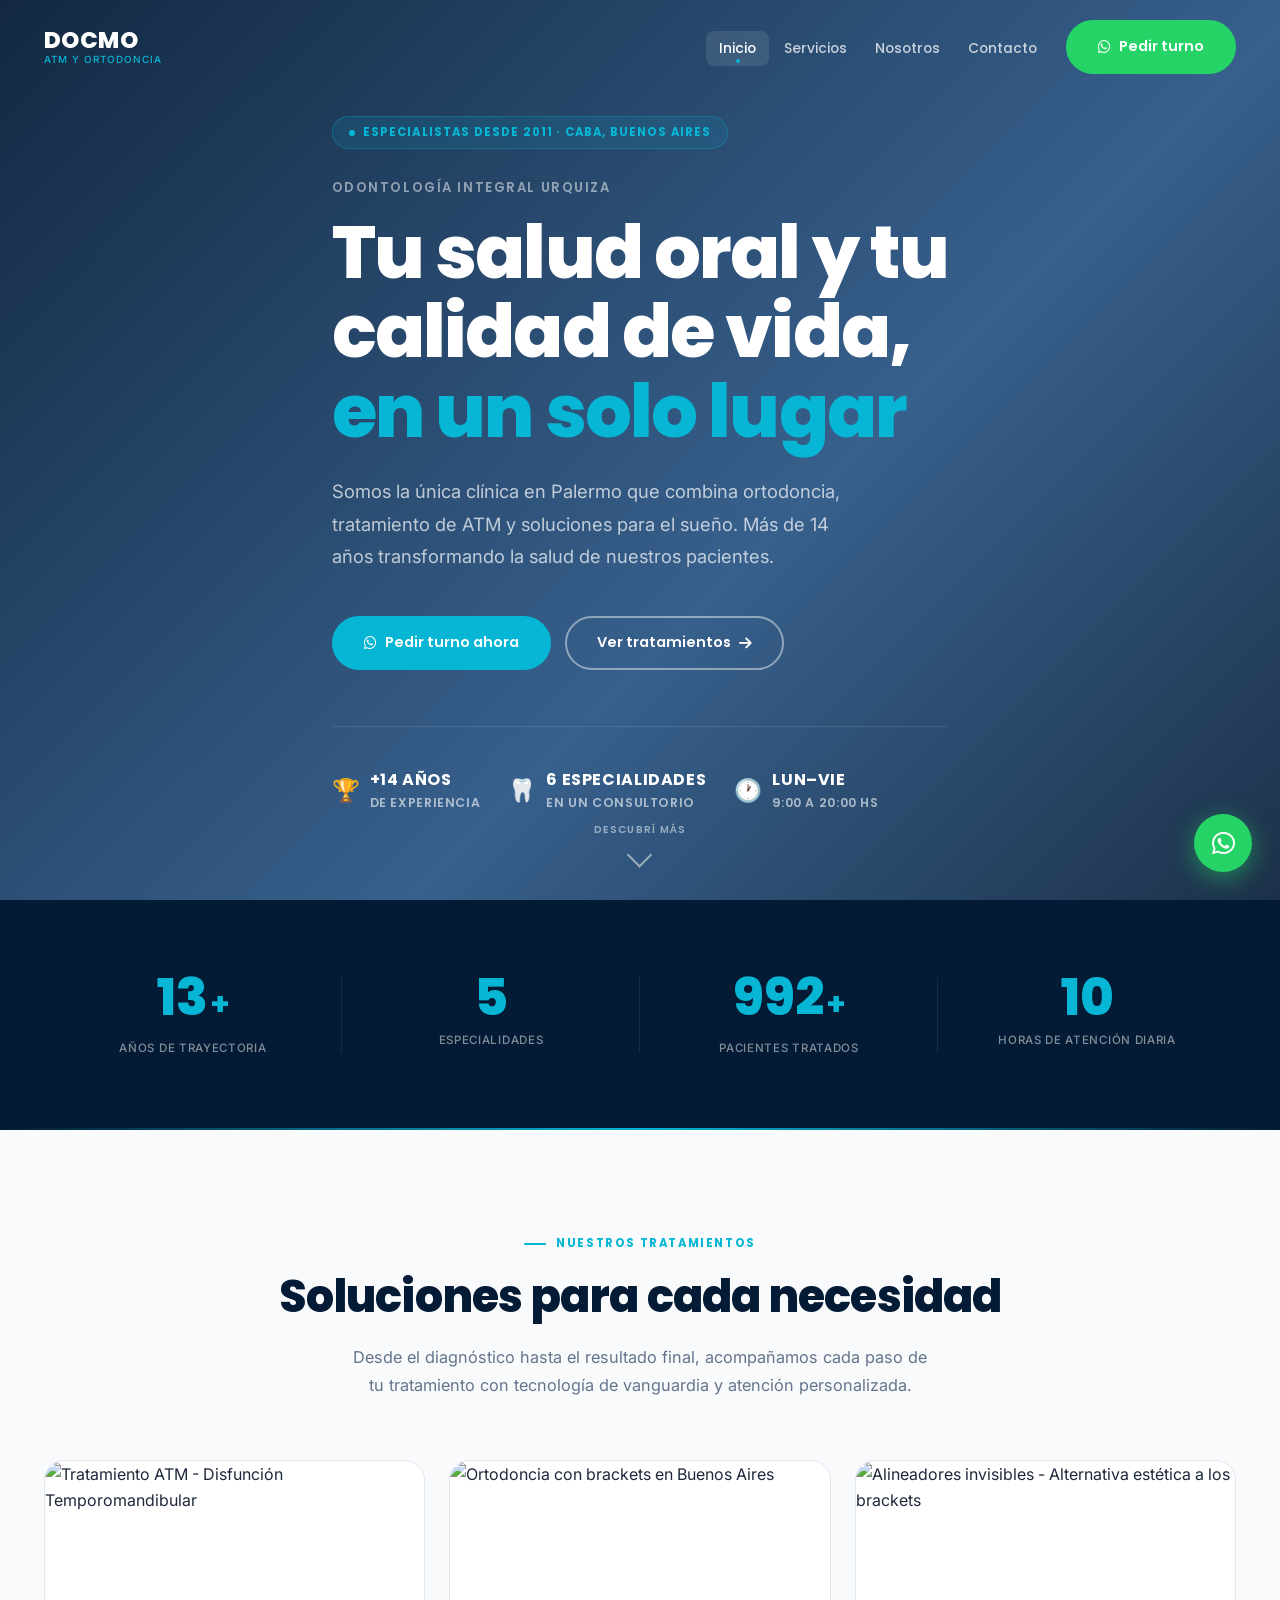
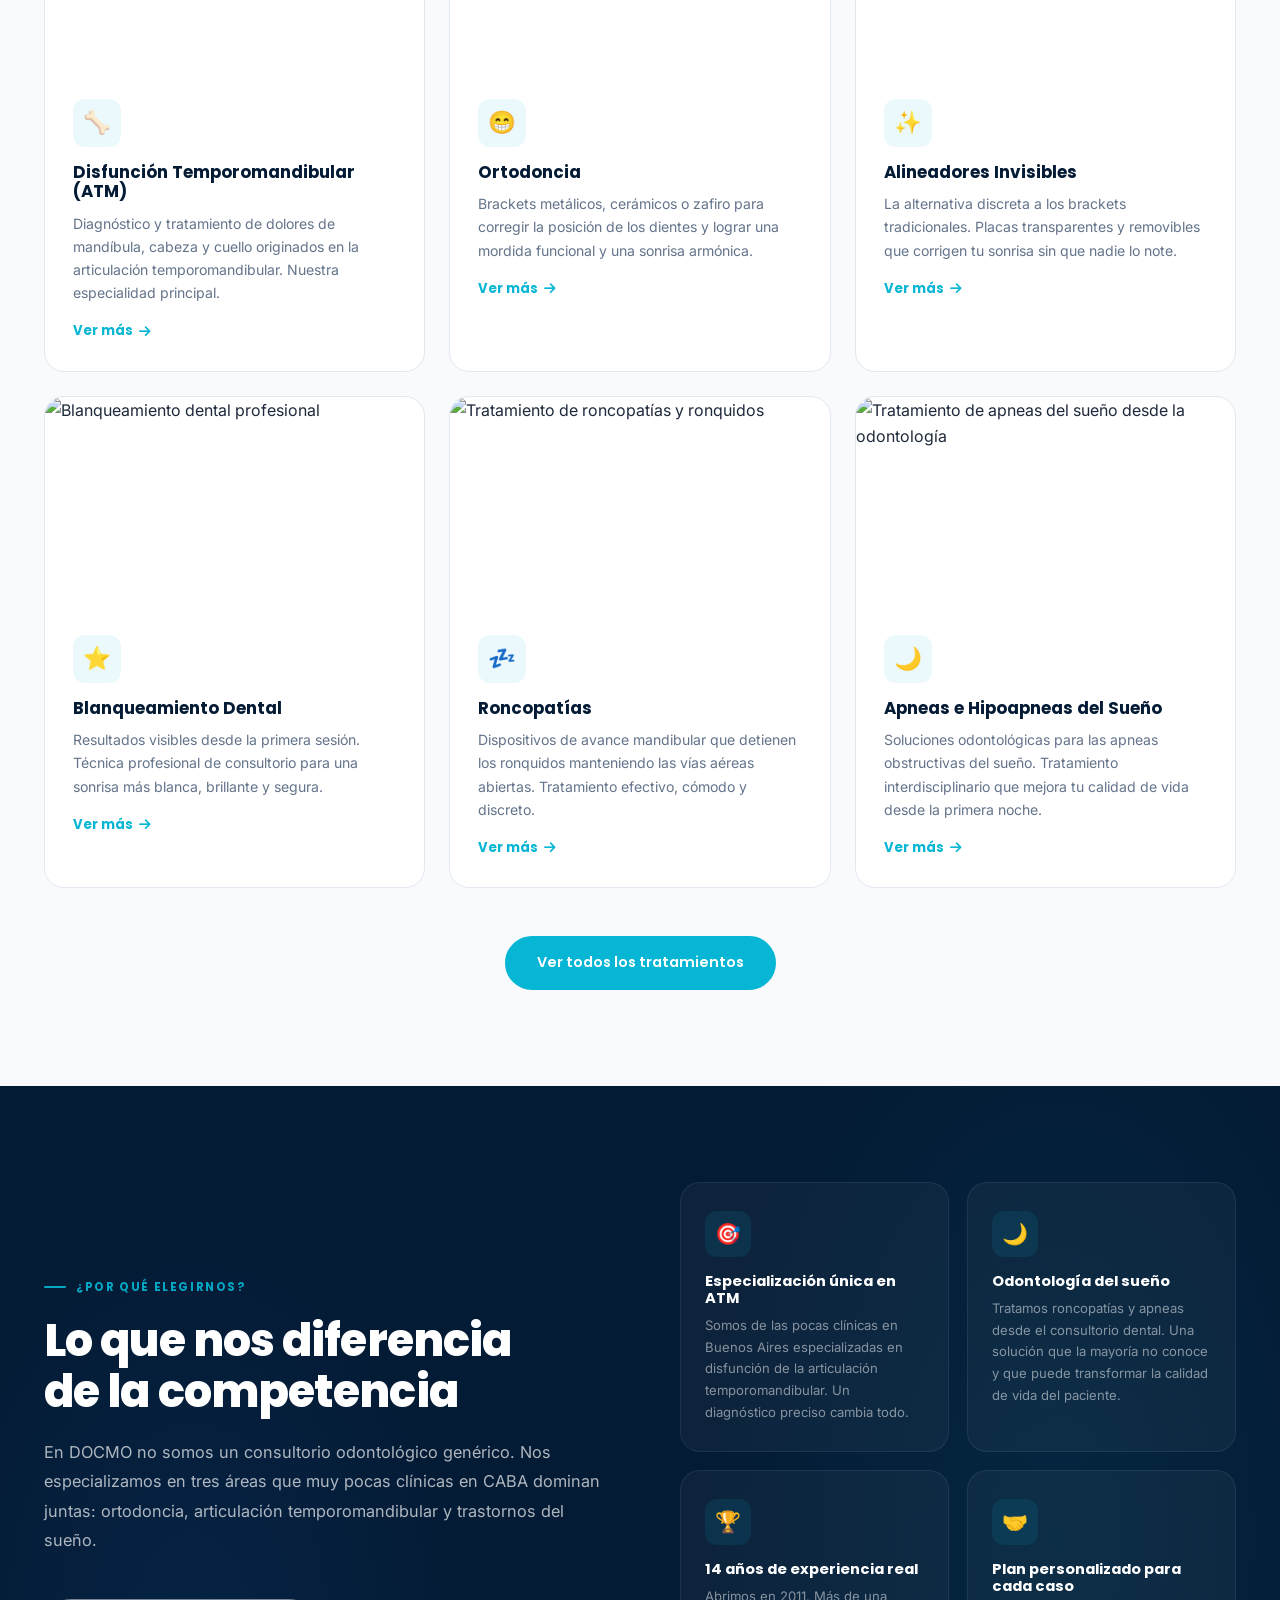
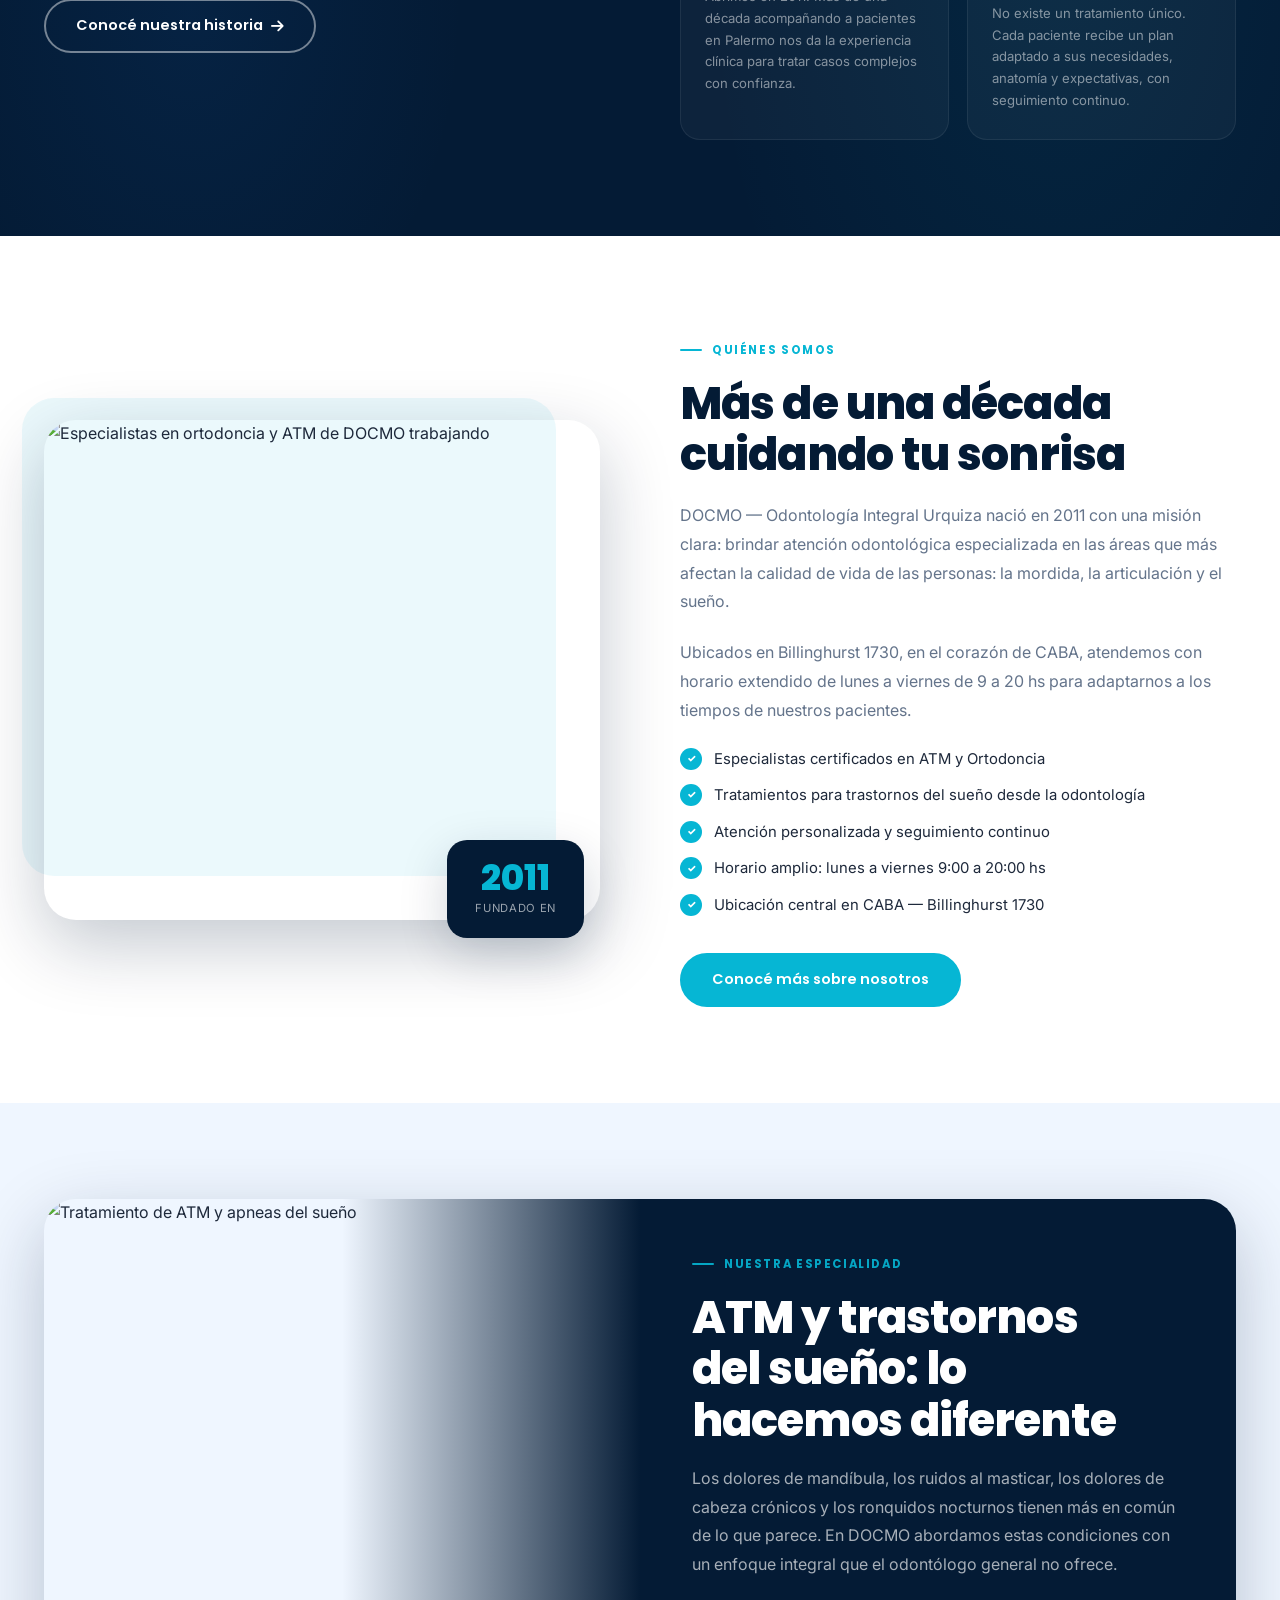
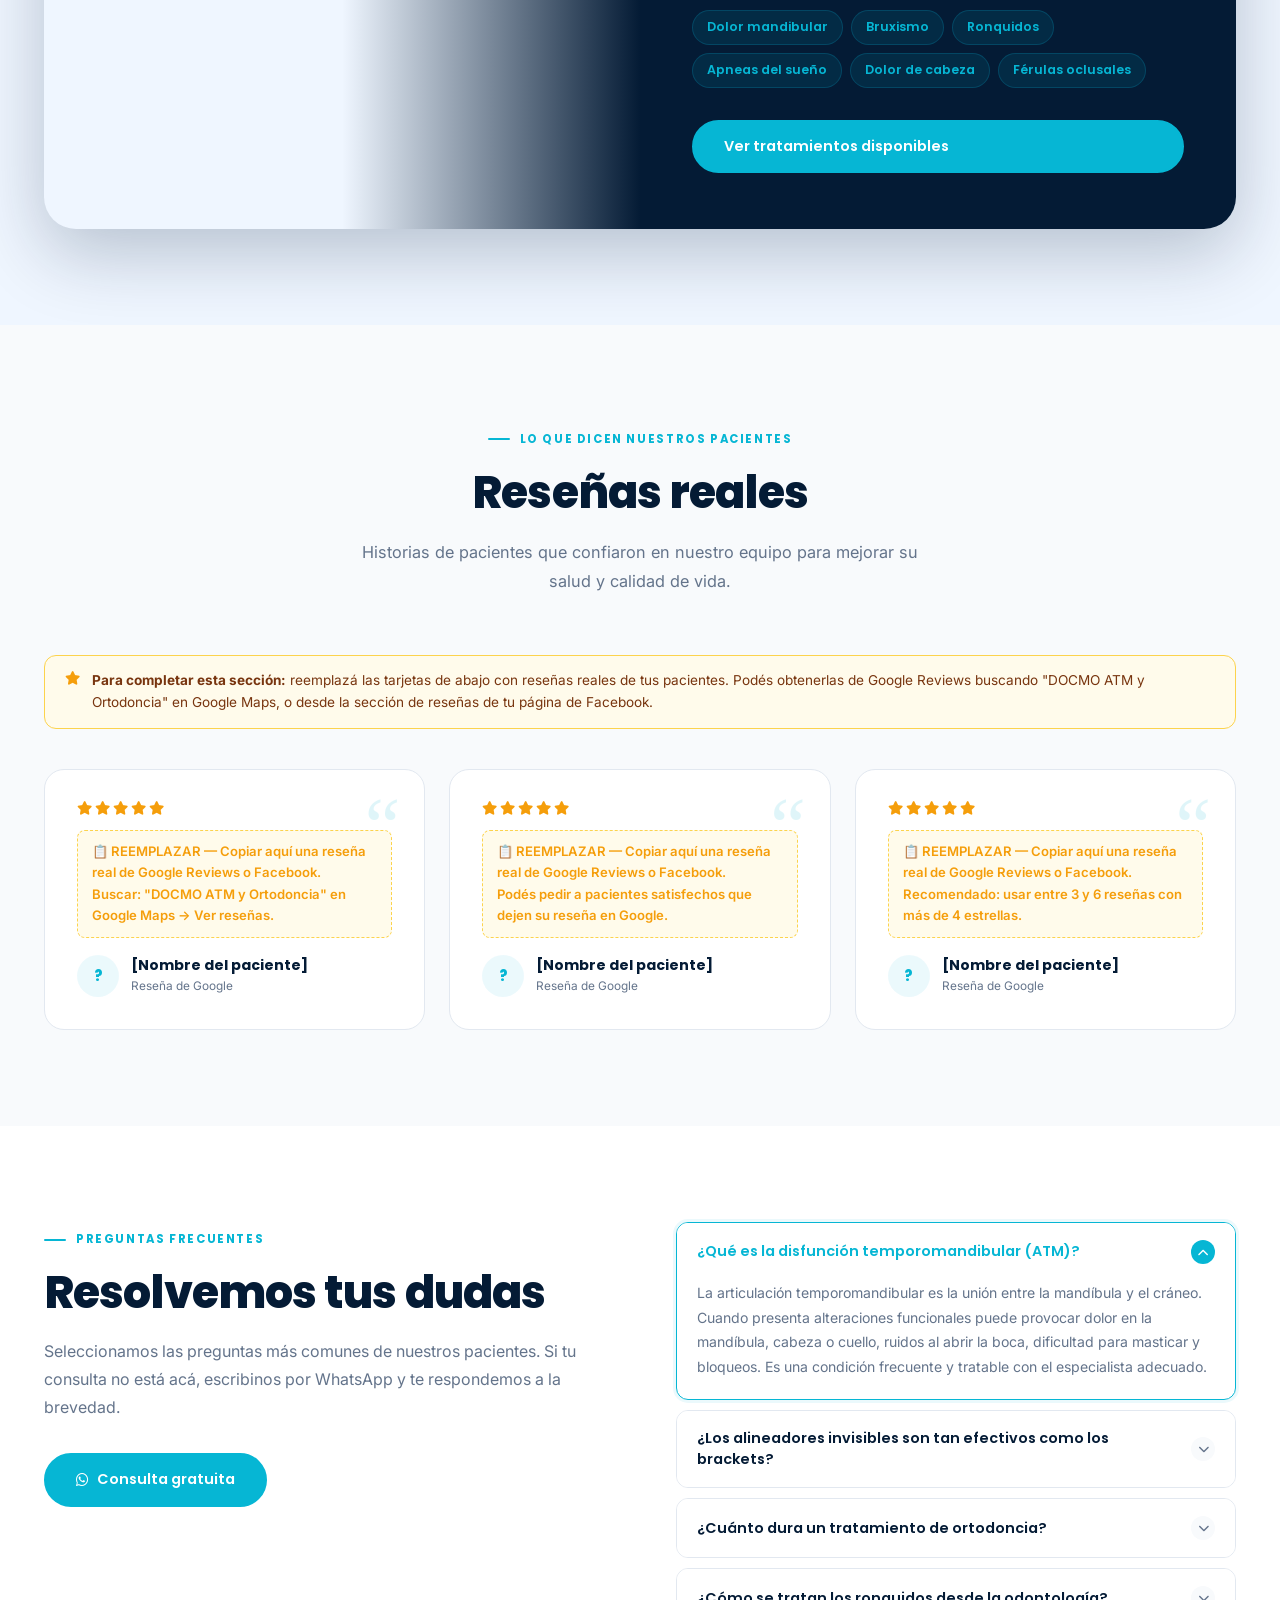
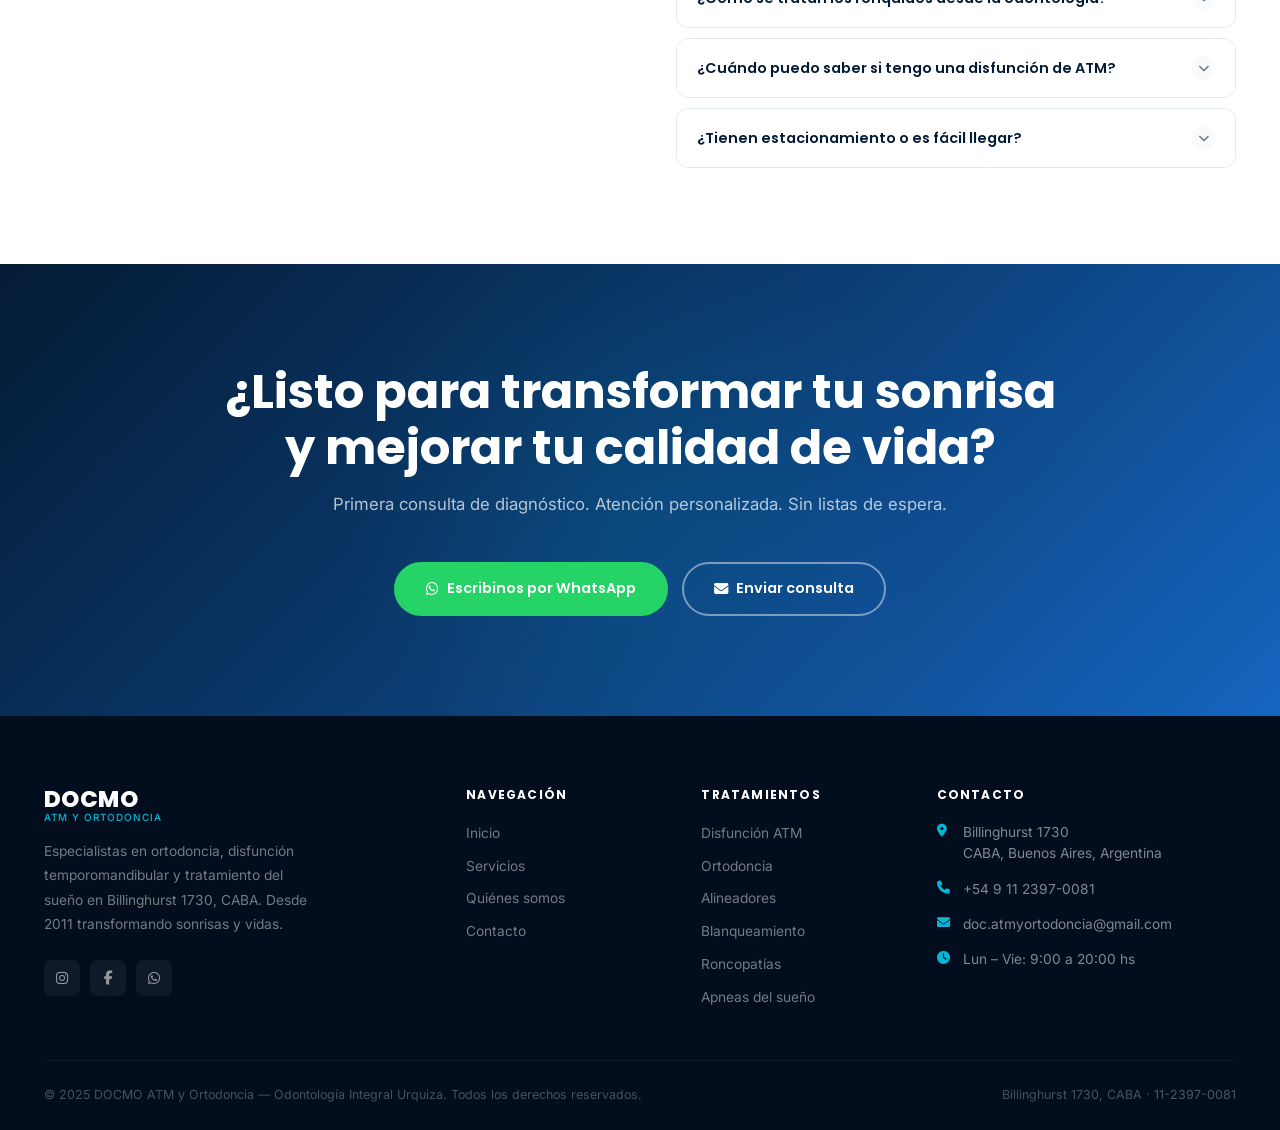
==== index.html @ 6c34b422 "Add files via upload Web maqueta" ====
<!DOCTYPE html>
<html lang="es-AR">
<head>
  <meta charset="UTF-8" />
  <meta name="viewport" content="width=device-width, initial-scale=1.0" />
  <meta name="robots" content="index, follow" />

  <!-- SEO Básico -->
  <title>DOCMO ATM y Ortodoncia | Especialistas en Ortodoncia, ATM y Sueño en CABA</title>
  <meta name="description" content="Clínica dental especializada en disfunción temporomandibular (ATM), ortodoncia, alineadores invisibles, blanqueamiento y tratamiento de roncopatías y apneas en Billinghurst 1730, CABA. Desde 2011. ☎ 11-2397-0081" />
  <meta name="keywords" content="ortodoncia CABA, ATM Buenos Aires, alineadores invisibles Buenos Aires, blanqueamiento dental, roncopatías tratamiento, apneas del sueño odontología, disfunción temporomandibular, Palermo odontología, ortodoncia Billinghurst" />
  <meta name="author" content="DOCMO ATM y Ortodoncia" />
  <link rel="canonical" href="https://docmo-atmyortodoncia.com/" />

  <!-- Open Graph -->
  <meta property="og:type"         content="website" />
  <meta property="og:site_name"    content="DOCMO ATM y Ortodoncia" />
  <meta property="og:url"          content="https://docmo-atmyortodoncia.com/" />
  <meta property="og:title"        content="DOCMO ATM y Ortodoncia | Especialistas en CABA desde 2011" />
  <meta property="og:description"  content="Ortodoncia, ATM y tratamiento del sueño en Billinghurst 1730, CABA. Más de 14 años cuidando tu salud bucal y calidad de vida." />
  <meta property="og:image"        content="[URL-DE-IMAGEN-DE-PORTADA-1200x630]" />
  <meta property="og:image:width"  content="1200" />
  <meta property="og:image:height" content="630" />
  <meta property="og:locale"       content="es_AR" />
  <!-- Twitter / X -->
  <meta name="twitter:card"        content="summary_large_image" />
  <meta name="twitter:title"       content="DOCMO ATM y Ortodoncia | Especialistas en CABA" />
  <meta name="twitter:description" content="Ortodoncia, ATM y tratamiento del sueño en Billinghurst 1730, CABA." />
  <meta name="twitter:image"       content="[URL-DE-IMAGEN-DE-PORTADA-1200x630]" />

  <!-- Google Search Console — reemplazar con tu código de verificación -->
  <!-- Obtener en: search.google.com/search-console → Agregar propiedad → Etiqueta HTML -->
  <meta name="google-site-verification" content="REEMPLAZAR-CON-TU-CODIGO-DE-VERIFICACION" />

  <!-- Performance: preconexiones -->
  <link rel="preconnect" href="https://fonts.googleapis.com" />
  <link rel="preconnect" href="https://fonts.gstatic.com" crossorigin />
  <link rel="preconnect" href="https://www.googletagmanager.com" />
  <link rel="dns-prefetch" href="https://connect.facebook.net" />
  <link rel="dns-prefetch" href="https://analytics.tiktok.com" />

  <!-- Google Tag Manager — reemplazar GTM-XXXXXXX con tu ID de contenedor -->
  <!-- Obtener en: tagmanager.google.com → Crear cuenta → Contenedor web -->
  <script>(function(w,d,s,l,i){w[l]=w[l]||[];w[l].push({'gtm.start':
  new Date().getTime(),event:'gtm.js'});var f=d.getElementsByTagName(s)[0],
  j=d.createElement(s),dl=l!='dataLayer'?'&l='+l:'';j.async=true;j.src=
  'https://www.googletagmanager.com/gtm.js?id='+i+dl;f.parentNode.insertBefore(j,f);
  })(window,document,'script','dataLayer','GTM-XXXXXXX');</script>

  <!-- Google Analytics 4 — reemplazar G-XXXXXXXXXX con tu ID de propiedad GA4 -->
  <!-- Obtener en: analytics.google.com → Nueva propiedad → Flujo de datos web -->
  <script async src="https://www.googletagmanager.com/gtag/js?id=G-XXXXXXXXXX"></script>
  <script>
    window.dataLayer = window.dataLayer || [];
    function gtag(){dataLayer.push(arguments);}
    gtag('js', new Date());
    gtag('config', 'G-XXXXXXXXXX');
  </script>

  <!-- Fonts -->
  <link href="https://fonts.googleapis.com/css2?family=Poppins:wght@400;500;600;700;800&family=Inter:wght@300;400;500;600&display=swap" rel="stylesheet" />
  <!-- Font Awesome -->
  <link rel="stylesheet" href="https://cdnjs.cloudflare.com/ajax/libs/font-awesome/6.5.0/css/all.min.css" />
  <!-- Styles -->
  <link rel="stylesheet" href="css/styles.css" />
</head>
<body>

<!-- Google Tag Manager (noscript) — poner justo después de <body> -->
<noscript><iframe src="https://www.googletagmanager.com/ns.html?id=GTM-XXXXXXX"
height="0" width="0" style="display:none;visibility:hidden"></iframe></noscript>

<!-- Meta Pixel — reemplazar TU-META-PIXEL-ID con el ID numérico de tu Pixel -->
<!-- Obtener en: business.facebook.com → Fuentes de datos → Pixel → Crear -->
<script>
!function(f,b,e,v,n,t,s){if(f.fbq)return;n=f.fbq=function(){
n.callMethod?n.callMethod.apply(n,arguments):n.queue.push(arguments)};
if(!f._fbq)f._fbq=n;n.push=n;n.loaded=!0;n.version='2.0';
n.queue=[];t=b.createElement(e);t.async=!0;
t.src=v;s=b.getElementsByTagName(e)[0];
s.parentNode.insertBefore(t,s)}(window,document,'script',
'https://connect.facebook.net/en_US/fbevents.js');
fbq('init','TU-META-PIXEL-ID');
fbq('track','PageView');
</script>
<noscript><img height="1" width="1" style="display:none"
src="https://www.facebook.com/tr?id=TU-META-PIXEL-ID&ev=PageView&noscript=1"/></noscript>

<!-- TikTok Pixel — reemplazar TU-TIKTOK-PIXEL-ID con el ID de tu pixel -->
<!-- Obtener en: ads.tiktok.com → Activos → Eventos → Crear pixel web -->
<script>
!function(w,d,t){w.TiktokAnalyticsObject=t;var ttq=w[t]=w[t]||[];ttq.methods=["page","track","identify",
"instances","debug","on","off","once","ready","alias","group","enableCookie","disableCookie",
"holdConsent","revokeConsent","grantConsent"],ttq.setAndDefer=function(t,e){t[e]=function(){
t.push([e].concat(Array.prototype.slice.call(arguments,0)))}};for(var i=0;i<ttq.methods.length;i++)
ttq.setAndDefer(ttq,ttq.methods[i]);ttq.instance=function(t){for(var e=ttq._i[t]||[],
n=0;n<ttq.methods.length;n++)ttq.setAndDefer(e,ttq.methods[n]);return e},ttq.load=function(e,n)
{var r="https://analytics.tiktok.com/i18n/pixel/events.js",o=n&&n.partner;ttq._i=ttq._i||{},
ttq._i[e]=[],ttq._i[e]._u=r,ttq._t=ttq._t||{},ttq._t[e]=+new Date,ttq._o=ttq._o||{},
ttq._o[e]=n||{};n=document.createElement("script");n.type="text/javascript",n.async=!0,
n.src=r+"?sdkid="+e+"&lib="+t;e=document.getElementsByTagName("script")[0];
e.parentNode.insertBefore(n,e)};ttq.load('TU-TIKTOK-PIXEL-ID');ttq.page();
}(window,document,'ttq');
</script>

<!-- LinkedIn Insight Tag — reemplazar TU-LINKEDIN-PARTNER-ID con tu Partner ID -->
<!-- Obtener en: linkedin.com/campaignmanager → Activos de cuenta → Insight Tag -->
<script type="text/javascript">
_linkedin_partner_id="TU-LINKEDIN-PARTNER-ID";
window._linkedin_data_partner_ids=window._linkedin_data_partner_ids||[];
window._linkedin_data_partner_ids.push(_linkedin_partner_id);
</script>
<script type="text/javascript">
(function(l){if(!l){window.lintrk=function(a,b){window.lintrk.q.push([a,b])};
window.lintrk.q=[]}
var s=document.getElementsByTagName("script")[0];
var b=document.createElement("script");
b.type="text/javascript";b.async=true;
b.src="https://snap.licdn.com/li.lms-analytics/insight.min.js";
s.parentNode.insertBefore(b,s);})(window.lintrk);
</script>
<noscript><img height="1" width="1" style="display:none;" alt=""
src="https://px.ads.linkedin.com/collect/?pid=TU-LINKEDIN-PARTNER-ID&fmt=gif"/></noscript>

<!-- ====================================================
     HEADER
     ==================================================== -->
<header class="header" id="header">
  <div class="container">
    <a href="index.html" class="logo">
      <span class="logo-main">DOCMO</span>
      <span class="logo-sub">ATM y Ortodoncia</span>
    </a>
    <nav class="nav" id="nav">
      <ul class="nav-links">
        <li><a href="index.html"     class="nav-link active">Inicio</a></li>
        <li><a href="servicios.html" class="nav-link">Servicios</a></li>
        <li><a href="nosotros.html"  class="nav-link">Nosotros</a></li>
        <li><a href="contacto.html"  class="nav-link">Contacto</a></li>
      </ul>
      <a href="https://wa.me/5491123970081" class="btn btn-wa nav-wa" target="_blank" rel="noopener">
        <i class="fab fa-whatsapp"></i> Pedir turno
      </a>
    </nav>
    <button class="hamburger" id="hamburger" aria-label="Menú">
      <span></span><span></span><span></span>
    </button>
  </div>
</header>

<!-- ====================================================
     HERO
     ==================================================== -->
<section class="hero" id="inicio">
  <div class="hero-bg"></div>
  <div class="hero-overlay"></div>
  <div class="container">
    <div class="hero-content">
      <div class="hero-badge">
        <span class="hero-badge-dot"></span>
        Especialistas desde 2011 · CABA, Buenos Aires
      </div>
      <p class="hero-eyebrow">Odontología Integral Urquiza</p>
      <h1 class="hero-title">
        Tu salud oral y tu<br>
        calidad de vida,<br>
        <span class="accent">en un solo lugar</span>
      </h1>
      <p class="hero-sub">
        Somos la única clínica en Palermo que combina ortodoncia, tratamiento de ATM y
        soluciones para el sueño. Más de 14 años transformando la salud de nuestros pacientes.
      </p>
      <div class="hero-ctas">
        <a href="https://wa.me/5491123970081" class="btn btn-cyan" target="_blank" rel="noopener">
          <i class="fab fa-whatsapp"></i> Pedir turno ahora
        </a>
        <a href="servicios.html" class="btn btn-ghost">
          Ver tratamientos <i class="fas fa-arrow-right"></i>
        </a>
      </div>
      <div class="hero-trust">
        <div class="hero-trust-item">
          <span class="hero-trust-icon">🏆</span>
          <div class="hero-trust-text"><strong>+14 años</strong>de experiencia</div>
        </div>
        <div class="hero-trust-item">
          <span class="hero-trust-icon">🦷</span>
          <div class="hero-trust-text"><strong>6 especialidades</strong>en un consultorio</div>
        </div>
        <div class="hero-trust-item">
          <span class="hero-trust-icon">🕐</span>
          <div class="hero-trust-text"><strong>Lun–Vie</strong>9:00 a 20:00 hs</div>
        </div>
      </div>
    </div>
  </div>
  <div class="hero-scroll">
    <span>Descubrí más</span>
    <div class="hero-scroll-arrow"></div>
  </div>
</section>

<!-- ====================================================
     STATS BAR
     ==================================================== -->
<section class="stats-bar">
  <div class="container">
    <div class="stats-grid">
      <div class="stat-item reveal">
        <div class="stat-row">
          <span class="stat-number" data-count="14">0</span>
          <span class="stat-plus">+</span>
        </div>
        <p class="stat-label">Años de trayectoria</p>
      </div>
      <div class="stat-item reveal d1">
        <div class="stat-row">
          <span class="stat-number" data-count="6">0</span>
        </div>
        <p class="stat-label">Especialidades</p>
      </div>
      <div class="stat-item reveal d2">
        <div class="stat-row">
          <span class="stat-number" data-count="1000">0</span>
          <span class="stat-plus">+</span>
        </div>
        <p class="stat-label">Pacientes tratados</p>
      </div>
      <div class="stat-item reveal d3">
        <div class="stat-row">
          <span class="stat-number" data-count="11">0</span>
        </div>
        <p class="stat-label">Horas de atención diaria</p>
      </div>
    </div>
  </div>
</section>

<!-- ====================================================
     SERVICIOS
     ==================================================== -->
<section class="services section" id="servicios">
  <div class="container">
    <div class="section-header">
      <span class="section-tag">Nuestros tratamientos</span>
      <h2 class="section-title">Soluciones para cada necesidad</h2>
      <p class="section-desc">
        Desde el diagnóstico hasta el resultado final, acompañamos cada paso de tu tratamiento
        con tecnología de vanguardia y atención personalizada.
      </p>
    </div>
    <div class="services-grid">

      <div class="service-card reveal">
        <div class="service-card-img-wrap">
          <img src="https://images.unsplash.com/photo-1559757148-5c350d0d3c56?auto=format&fit=crop&w=600&q=80"
               alt="Tratamiento ATM - Disfunción Temporomandibular" class="service-card-img" loading="lazy"/>
        </div>
        <div class="service-card-body">
          <div class="service-icon">🦴</div>
          <h3>Disfunción Temporomandibular (ATM)</h3>
          <p>Diagnóstico y tratamiento de dolores de mandíbula, cabeza y cuello originados en la articulación temporomandibular. Nuestra especialidad principal.</p>
          <a href="servicios.html#atm" class="service-card-link">Ver más <i class="fas fa-arrow-right"></i></a>
        </div>
      </div>

      <div class="service-card reveal d1">
        <div class="service-card-img-wrap">
          <img src="https://images.unsplash.com/photo-1606265752439-1f18756aa5fc?auto=format&fit=crop&w=600&q=80"
               alt="Ortodoncia con brackets en Buenos Aires" class="service-card-img" loading="lazy"/>
        </div>
        <div class="service-card-body">
          <div class="service-icon">😁</div>
          <h3>Ortodoncia</h3>
          <p>Brackets metálicos, cerámicos o zafiro para corregir la posición de los dientes y lograr una mordida funcional y una sonrisa armónica.</p>
          <a href="servicios.html#ortodoncia" class="service-card-link">Ver más <i class="fas fa-arrow-right"></i></a>
        </div>
      </div>

      <div class="service-card reveal d2">
        <div class="service-card-img-wrap">
          <img src="https://images.unsplash.com/photo-1598447068792-8d52e78e23aa?auto=format&fit=crop&w=600&q=80"
               alt="Alineadores invisibles - Alternativa estética a los brackets" class="service-card-img" loading="lazy"/>
        </div>
        <div class="service-card-body">
          <div class="service-icon">✨</div>
          <h3>Alineadores Invisibles</h3>
          <p>La alternativa discreta a los brackets tradicionales. Placas transparentes y removibles que corrigen tu sonrisa sin que nadie lo note.</p>
          <a href="servicios.html#alineadores" class="service-card-link">Ver más <i class="fas fa-arrow-right"></i></a>
        </div>
      </div>

      <div class="service-card reveal">
        <div class="service-card-img-wrap">
          <img src="https://images.unsplash.com/photo-1606811841689-23dfddce3e95?auto=format&fit=crop&w=600&q=80"
               alt="Blanqueamiento dental profesional" class="service-card-img" loading="lazy"/>
        </div>
        <div class="service-card-body">
          <div class="service-icon">⭐</div>
          <h3>Blanqueamiento Dental</h3>
          <p>Resultados visibles desde la primera sesión. Técnica profesional de consultorio para una sonrisa más blanca, brillante y segura.</p>
          <a href="servicios.html#blanqueamiento" class="service-card-link">Ver más <i class="fas fa-arrow-right"></i></a>
        </div>
      </div>

      <div class="service-card reveal d1">
        <div class="service-card-img-wrap">
          <img src="https://images.unsplash.com/photo-1541781774459-bb2af2f05b55?auto=format&fit=crop&w=600&q=80"
               alt="Tratamiento de roncopatías y ronquidos" class="service-card-img" loading="lazy"/>
        </div>
        <div class="service-card-body">
          <div class="service-icon">💤</div>
          <h3>Roncopatías</h3>
          <p>Dispositivos de avance mandibular que detienen los ronquidos manteniendo las vías aéreas abiertas. Tratamiento efectivo, cómodo y discreto.</p>
          <a href="servicios.html#roncopatias" class="service-card-link">Ver más <i class="fas fa-arrow-right"></i></a>
        </div>
      </div>

      <div class="service-card reveal d2">
        <div class="service-card-img-wrap">
          <img src="https://images.unsplash.com/photo-1576091160550-2173dba999ef?auto=format&fit=crop&w=600&q=80"
               alt="Tratamiento de apneas del sueño desde la odontología" class="service-card-img" loading="lazy"/>
        </div>
        <div class="service-card-body">
          <div class="service-icon">🌙</div>
          <h3>Apneas e Hipoapneas del Sueño</h3>
          <p>Soluciones odontológicas para las apneas obstructivas del sueño. Tratamiento interdisciplinario que mejora tu calidad de vida desde la primera noche.</p>
          <a href="servicios.html#apneas" class="service-card-link">Ver más <i class="fas fa-arrow-right"></i></a>
        </div>
      </div>

    </div>
    <div class="services-cta">
      <a href="servicios.html" class="btn btn-cyan">Ver todos los tratamientos</a>
    </div>
  </div>
</section>

<!-- ====================================================
     POR QUÉ ELEGIRNOS
     ==================================================== -->
<section class="why-us section">
  <div class="container">
    <div class="why-us-grid">
      <div class="why-us-lead reveal">
        <span class="section-tag on-dark">¿Por qué elegirnos?</span>
        <h2 class="section-title on-dark">Lo que nos diferencia<br>de la competencia</h2>
        <p class="section-desc on-dark">
          En DOCMO no somos un consultorio odontológico genérico. Nos especializamos
          en tres áreas que muy pocas clínicas en CABA dominan juntas: ortodoncia,
          articulación temporomandibular y trastornos del sueño.
        </p>
        <a href="nosotros.html" class="btn btn-ghost" style="margin-top:8px">
          Conocé nuestra historia <i class="fas fa-arrow-right"></i>
        </a>
      </div>
      <div class="why-us-features">
        <div class="feature-card reveal d1">
          <div class="feature-icon">🎯</div>
          <h3>Especialización única en ATM</h3>
          <p>Somos de las pocas clínicas en Buenos Aires especializadas en disfunción de la articulación temporomandibular. Un diagnóstico preciso cambia todo.</p>
        </div>
        <div class="feature-card reveal d2">
          <div class="feature-icon">🌙</div>
          <h3>Odontología del sueño</h3>
          <p>Tratamos roncopatías y apneas desde el consultorio dental. Una solución que la mayoría no conoce y que puede transformar la calidad de vida del paciente.</p>
        </div>
        <div class="feature-card reveal d3">
          <div class="feature-icon">🏆</div>
          <h3>14 años de experiencia real</h3>
          <p>Abrimos en 2011. Más de una década acompañando a pacientes en Palermo nos da la experiencia clínica para tratar casos complejos con confianza.</p>
        </div>
        <div class="feature-card reveal d4">
          <div class="feature-icon">🤝</div>
          <h3>Plan personalizado para cada caso</h3>
          <p>No existe un tratamiento único. Cada paciente recibe un plan adaptado a sus necesidades, anatomía y expectativas, con seguimiento continuo.</p>
        </div>
      </div>
    </div>
  </div>
</section>

<!-- ====================================================
     SOBRE NOSOTROS (preview)
     ==================================================== -->
<section class="about section" id="nosotros-preview">
  <div class="container">
    <div class="about-grid">
      <div class="about-img-wrap reveal">
        <img src="https://images.unsplash.com/photo-1622253692010-333f2da6031d?auto=format&fit=crop&w=900&q=80"
             alt="Especialistas en ortodoncia y ATM de DOCMO trabajando" loading="lazy" />
        <div class="about-badge">
          <div class="about-badge-num">2011</div>
          <div class="about-badge-lbl">Fundado en</div>
        </div>
      </div>
      <div class="about-text reveal d2">
        <span class="section-tag">Quiénes somos</span>
        <h2 class="section-title">Más de una década<br>cuidando tu sonrisa</h2>
        <p>
          DOCMO — Odontología Integral Urquiza nació en 2011 con una misión clara:
          brindar atención odontológica especializada en las áreas que más afectan
          la calidad de vida de las personas: la mordida, la articulación y el sueño.
        </p>
        <p>
          Ubicados en Billinghurst 1730, en el corazón de CABA, atendemos con
          horario extendido de lunes a viernes de 9 a 20 hs para adaptarnos a
          los tiempos de nuestros pacientes.
        </p>
        <ul class="about-list">
          <li><span class="check">✓</span> Especialistas certificados en ATM y Ortodoncia</li>
          <li><span class="check">✓</span> Tratamientos para trastornos del sueño desde la odontología</li>
          <li><span class="check">✓</span> Atención personalizada y seguimiento continuo</li>
          <li><span class="check">✓</span> Horario amplio: lunes a viernes 9:00 a 20:00 hs</li>
          <li><span class="check">✓</span> Ubicación central en CABA — Billinghurst 1730</li>
        </ul>
        <a href="nosotros.html" class="btn btn-cyan">Conocé más sobre nosotros</a>
      </div>
    </div>
  </div>
</section>

<!-- ====================================================
     ESPECIALIDAD DESTACADA — ATM Y SUEÑO
     ==================================================== -->
<section class="specialty">
  <div class="container">
    <div class="specialty-box reveal">
      <div class="specialty-image">
        <img src="https://images.unsplash.com/photo-1559757148-5c350d0d3c56?auto=format&fit=crop&w=900&q=80"
             alt="Tratamiento de ATM y apneas del sueño" loading="lazy" />
      </div>
      <div class="specialty-content">
        <span class="section-tag on-dark">Nuestra especialidad</span>
        <h2 class="section-title on-dark">ATM y trastornos<br>del sueño: lo hacemos diferente</h2>
        <p>
          Los dolores de mandíbula, los ruidos al masticar, los dolores de cabeza crónicos
          y los ronquidos nocturnos tienen más en común de lo que parece. En DOCMO abordamos
          estas condiciones con un enfoque integral que el odontólogo general no ofrece.
        </p>
        <div class="specialty-tags">
          <span class="specialty-tag">Dolor mandibular</span>
          <span class="specialty-tag">Bruxismo</span>
          <span class="specialty-tag">Ronquidos</span>
          <span class="specialty-tag">Apneas del sueño</span>
          <span class="specialty-tag">Dolor de cabeza</span>
          <span class="specialty-tag">Férulas oclusales</span>
        </div>
        <a href="servicios.html" class="btn btn-cyan">Ver tratamientos disponibles</a>
      </div>
    </div>
  </div>
</section>

<!-- ====================================================
     TESTIMONIOS
     ==================================================== -->
<section class="testimonials section">
  <div class="container">
    <div class="section-header">
      <span class="section-tag">Lo que dicen nuestros pacientes</span>
      <h2 class="section-title">Reseñas reales</h2>
      <p class="section-desc">Historias de pacientes que confiaron en nuestro equipo para mejorar su salud y calidad de vida.</p>
    </div>

    <!-- NOTA: No se encontraron reseñas accesibles en plataformas públicas durante la generación.
         Reemplazar estas tarjetas con reseñas reales obtenidas de:
         ⭐ Google Reviews: search.google.com → buscar "DOCMO ATM y Ortodoncia"
         ⭐ Facebook Reviews: página de Facebook del consultorio
         Sugerencia: copiar las mejores 3-6 reseñas con nombre y estrellitas reales. -->
    <div class="testimonials-alert">
      <i class="fas fa-star" style="color:#F59E0B;margin-top:2px;flex-shrink:0"></i>
      <span>
        <strong>Para completar esta sección:</strong> reemplazá las tarjetas de abajo con reseñas reales
        de tus pacientes. Podés obtenerlas de Google Reviews buscando "DOCMO ATM y Ortodoncia" en Google Maps,
        o desde la sección de reseñas de tu página de Facebook.
      </span>
    </div>

    <div class="testimonials-grid">

      <div class="tcard reveal">
        <div class="tcard-stars">
          <i class="fas fa-star"></i><i class="fas fa-star"></i><i class="fas fa-star"></i>
          <i class="fas fa-star"></i><i class="fas fa-star"></i>
        </div>
        <div class="tcard-placeholder">
          📋 REEMPLAZAR — Copiar aquí una reseña real de Google Reviews o Facebook.<br>
          Buscar: "DOCMO ATM y Ortodoncia" en Google Maps → Ver reseñas.
        </div>
        <div class="tcard-author" style="margin-top:16px">
          <div class="tcard-avatar">?</div>
          <div>
            <div class="tcard-name">[Nombre del paciente]</div>
            <div class="tcard-via">Reseña de Google</div>
          </div>
        </div>
      </div>

      <div class="tcard reveal d1">
        <div class="tcard-stars">
          <i class="fas fa-star"></i><i class="fas fa-star"></i><i class="fas fa-star"></i>
          <i class="fas fa-star"></i><i class="fas fa-star"></i>
        </div>
        <div class="tcard-placeholder">
          📋 REEMPLAZAR — Copiar aquí una reseña real de Google Reviews o Facebook.<br>
          Podés pedir a pacientes satisfechos que dejen su reseña en Google.
        </div>
        <div class="tcard-author" style="margin-top:16px">
          <div class="tcard-avatar">?</div>
          <div>
            <div class="tcard-name">[Nombre del paciente]</div>
            <div class="tcard-via">Reseña de Google</div>
          </div>
        </div>
      </div>

      <div class="tcard reveal d2">
        <div class="tcard-stars">
          <i class="fas fa-star"></i><i class="fas fa-star"></i><i class="fas fa-star"></i>
          <i class="fas fa-star"></i><i class="fas fa-star"></i>
        </div>
        <div class="tcard-placeholder">
          📋 REEMPLAZAR — Copiar aquí una reseña real de Google Reviews o Facebook.<br>
          Recomendado: usar entre 3 y 6 reseñas con más de 4 estrellas.
        </div>
        <div class="tcard-author" style="margin-top:16px">
          <div class="tcard-avatar">?</div>
          <div>
            <div class="tcard-name">[Nombre del paciente]</div>
            <div class="tcard-via">Reseña de Google</div>
          </div>
        </div>
      </div>

    </div>
  </div>
</section>

<!-- ====================================================
     FAQ
     ==================================================== -->
<section class="faq section">
  <div class="container">
    <div class="faq-grid">
      <div class="faq-intro reveal">
        <span class="section-tag">Preguntas frecuentes</span>
        <h2 class="section-title">Resolvemos tus dudas</h2>
        <p>
          Seleccionamos las preguntas más comunes de nuestros pacientes.
          Si tu consulta no está acá, escribinos por WhatsApp y te respondemos
          a la brevedad.
        </p>
        <a href="https://wa.me/5491123970081" class="btn btn-cyan" target="_blank" rel="noopener">
          <i class="fab fa-whatsapp"></i> Consulta gratuita
        </a>
      </div>
      <div class="faq-list reveal d2">

        <div class="faq-item open">
          <button class="faq-q">
            ¿Qué es la disfunción temporomandibular (ATM)?
            <span class="faq-icon"><i class="fas fa-chevron-down"></i></span>
          </button>
          <div class="faq-a">
            <p>La articulación temporomandibular es la unión entre la mandíbula y el cráneo. Cuando presenta alteraciones funcionales puede provocar dolor en la mandíbula, cabeza o cuello, ruidos al abrir la boca, dificultad para masticar y bloqueos. Es una condición frecuente y tratable con el especialista adecuado.</p>
          </div>
        </div>

        <div class="faq-item">
          <button class="faq-q">
            ¿Los alineadores invisibles son tan efectivos como los brackets?
            <span class="faq-icon"><i class="fas fa-chevron-down"></i></span>
          </button>
          <div class="faq-a">
            <p>Para la mayoría de los casos, sí. Los alineadores modernos pueden tratar desde correcciones leves hasta casos moderados-severos, con la ventaja adicional de ser casi invisibles y removibles. Durante la primera consulta evaluamos tu caso y determinamos cuál es la mejor opción para vos.</p>
          </div>
        </div>

        <div class="faq-item">
          <button class="faq-q">
            ¿Cuánto dura un tratamiento de ortodoncia?
            <span class="faq-icon"><i class="fas fa-chevron-down"></i></span>
          </button>
          <div class="faq-a">
            <p>Depende de cada caso. En promedio, los tratamientos de ortodoncia duran entre 12 y 24 meses. En la primera consulta realizamos una evaluación completa y te damos una estimación personalizada del tiempo para tu situación específica.</p>
          </div>
        </div>

        <div class="faq-item">
          <button class="faq-q">
            ¿Cómo se tratan los ronquidos desde la odontología?
            <span class="faq-icon"><i class="fas fa-chevron-down"></i></span>
          </button>
          <div class="faq-a">
            <p>Mediante dispositivos de avance mandibular (férulas) que reposicionan suavemente la mandíbula durante el sueño, manteniendo las vías aéreas abiertas y eliminando o reduciendo significativamente los ronquidos. Es un tratamiento cómodo, discreto y con alta tasa de éxito.</p>
          </div>
        </div>

        <div class="faq-item">
          <button class="faq-q">
            ¿Cuándo puedo saber si tengo una disfunción de ATM?
            <span class="faq-icon"><i class="fas fa-chevron-down"></i></span>
          </button>
          <div class="faq-a">
            <p>Los síntomas más comunes son: dolor o clic en la mandíbula al abrir/cerrar la boca, dolores de cabeza frecuentes (especialmente por las mañanas), dolor de cuello o en los oídos, y dificultad para abrir la boca completamente. Si tenés alguno de estos síntomas, una consulta de diagnóstico puede darte claridad.</p>
          </div>
        </div>

        <div class="faq-item">
          <button class="faq-q">
            ¿Tienen estacionamiento o es fácil llegar?
            <span class="faq-icon"><i class="fas fa-chevron-down"></i></span>
          </button>
          <div class="faq-a">
            <p>Estamos en Billinghurst 1730, CABA, zona de Palermo. Hay transporte público cercano y estacionamiento en los alrededores. Podés consultarnos por WhatsApp si necesitás indicaciones específicas desde tu punto de partida.</p>
          </div>
        </div>

      </div>
    </div>
  </div>
</section>

<!-- ====================================================
     CTA BANNER
     ==================================================== -->
<section class="cta-banner">
  <div class="container">
    <h2 class="reveal">¿Listo para transformar tu sonrisa<br>y mejorar tu calidad de vida?</h2>
    <p class="reveal d1">Primera consulta de diagnóstico. Atención personalizada. Sin listas de espera.</p>
    <div class="cta-btns reveal d2">
      <a href="https://wa.me/5491123970081" class="btn btn-wa" target="_blank" rel="noopener">
        <i class="fab fa-whatsapp"></i> Escribinos por WhatsApp
      </a>
      <a href="contacto.html" class="btn btn-ghost">
        <i class="fas fa-envelope"></i> Enviar consulta
      </a>
    </div>
  </div>
</section>

<!-- ====================================================
     FOOTER
     ==================================================== -->
<footer class="footer">
  <div class="container">
    <div class="footer-grid">
      <div class="footer-brand">
        <a href="index.html" class="logo">
          <span class="logo-main">DOCMO</span>
          <span class="logo-sub">ATM y Ortodoncia</span>
        </a>
        <p>Especialistas en ortodoncia, disfunción temporomandibular y tratamiento del sueño en Billinghurst 1730, CABA. Desde 2011 transformando sonrisas y vidas.</p>
        <div class="social-row">
          <a href="#" class="social-btn" aria-label="Instagram" target="_blank" rel="noopener"><i class="fab fa-instagram"></i></a>
          <a href="#" class="social-btn" aria-label="Facebook"  target="_blank" rel="noopener"><i class="fab fa-facebook-f"></i></a>
          <a href="https://wa.me/5491123970081" class="social-btn" aria-label="WhatsApp" target="_blank" rel="noopener"><i class="fab fa-whatsapp"></i></a>
        </div>
      </div>
      <div class="footer-col">
        <h4>Navegación</h4>
        <nav class="footer-nav">
          <a href="index.html">Inicio</a>
          <a href="servicios.html">Servicios</a>
          <a href="nosotros.html">Quiénes somos</a>
          <a href="contacto.html">Contacto</a>
        </nav>
      </div>
      <div class="footer-col">
        <h4>Tratamientos</h4>
        <nav class="footer-nav">
          <a href="servicios.html#atm">Disfunción ATM</a>
          <a href="servicios.html#ortodoncia">Ortodoncia</a>
          <a href="servicios.html#alineadores">Alineadores</a>
          <a href="servicios.html#blanqueamiento">Blanqueamiento</a>
          <a href="servicios.html#roncopatias">Roncopatías</a>
          <a href="servicios.html#apneas">Apneas del sueño</a>
        </nav>
      </div>
      <div class="footer-col">
        <h4>Contacto</h4>
        <div class="footer-contact-row">
          <i class="fas fa-map-marker-alt"></i>
          <span>Billinghurst 1730<br>CABA, Buenos Aires, Argentina</span>
        </div>
        <div class="footer-contact-row">
          <i class="fas fa-phone"></i>
          <a href="tel:+5491123970081">+54 9 11 2397-0081</a>
        </div>
        <div class="footer-contact-row">
          <i class="fas fa-envelope"></i>
          <a href="mailto:doc.atmyortodoncia@gmail.com">doc.atmyortodoncia@gmail.com</a>
        </div>
        <div class="footer-contact-row">
          <i class="fas fa-clock"></i>
          <span>Lun – Vie: 9:00 a 20:00 hs</span>
        </div>
      </div>
    </div>
    <div class="footer-bottom">
      <p>© 2025 DOCMO ATM y Ortodoncia — Odontología Integral Urquiza. Todos los derechos reservados.</p>
      <p>Billinghurst 1730, CABA · <a href="tel:+5491123970081" style="color:rgba(255,255,255,0.3)">11-2397-0081</a></p>
    </div>
  </div>
</footer>

<!-- Floating WhatsApp -->
<a href="https://wa.me/5491123970081" class="wa-float" target="_blank" rel="noopener" aria-label="Contactar por WhatsApp">
  <i class="fab fa-whatsapp"></i>
</a>

<!-- Schema.org: Dentist (negocio principal) -->
<script type="application/ld+json">
{
  "@context": "https://schema.org",
  "@type": "Dentist",
  "name": "DOCMO ATM y Ortodoncia",
  "alternateName": "Odontología Integral Urquiza",
  "url": "https://docmo-atmyortodoncia.com",
  "description": "Clínica dental especializada en disfunción temporomandibular (ATM), ortodoncia, alineadores invisibles, blanqueamiento y tratamiento de roncopatías y apneas del sueño en CABA, Buenos Aires.",
  "telephone": "+541123970081",
  "email": "doc.atmyortodoncia@gmail.com",
  "address": {
    "@type": "PostalAddress",
    "streetAddress": "Billinghurst 1730",
    "addressLocality": "Ciudad Autónoma de Buenos Aires",
    "addressRegion": "Buenos Aires",
    "addressCountry": "AR"
  },
  "openingHoursSpecification": [
    {
      "@type": "OpeningHoursSpecification",
      "dayOfWeek": ["Monday","Tuesday","Wednesday","Thursday","Friday"],
      "opens": "09:00",
      "closes": "20:00"
    }
  ],
  "sameAs": [
    "[URL-INSTAGRAM]",
    "[URL-FACEBOOK]"
  ],
  "priceRange": "$$",
  "medicalSpecialty": ["Orthodontics","Dentistry"],
  "foundingDate": "2011"
}
</script>

<!-- Schema.org: WebSite con SearchAction -->
<script type="application/ld+json">
{
  "@context": "https://schema.org",
  "@type": "WebSite",
  "name": "DOCMO ATM y Ortodoncia",
  "url": "https://docmo-atmyortodoncia.com",
  "description": "Especialistas en ortodoncia, ATM y tratamiento del sueño en CABA desde 2011."
}
</script>

<script src="js/main.js"></script>
</body>
</html>
---- css/styles.css ----
/* ============================================================
   DOCMO ATM y Ortodoncia — Styles
   ============================================================ */

:root {
  --navy:        #041B35;
  --navy-mid:    #0B3D73;
  --blue:        #1565C0;
  --cyan:        #06B6D4;
  --cyan-dark:   #0891B2;
  --cyan-bg:     rgba(6,182,212,0.08);
  --text:        #1E293B;
  --text-muted:  #64748B;
  --bg:          #F8FAFC;
  --bg-blue:     #EFF6FF;
  --white:       #FFFFFF;
  --border:      #E2E8F0;
  --green-wa:    #25D366;
  --shadow-sm:   0 1px 4px rgba(4,27,53,0.08);
  --shadow:      0 4px 20px rgba(4,27,53,0.12);
  --shadow-lg:   0 16px 48px rgba(4,27,53,0.18);
  --shadow-xl:   0 24px 72px rgba(4,27,53,0.24);
  --font-head:   'Poppins', sans-serif;
  --font-body:   'Inter', sans-serif;
  --r:           12px;
  --r-sm:        8px;
  --r-lg:        20px;
  --r-xl:        32px;
  --ease:        cubic-bezier(0.4,0,0.2,1);
  --t:           all 0.3s cubic-bezier(0.4,0,0.2,1);
  --w:           1240px;
}

/* ---- Reset ---- */
*, *::before, *::after { box-sizing: border-box; margin: 0; padding: 0; }
html { scroll-behavior: smooth; font-size: 16px; }
body {
  font-family: var(--font-body);
  color: var(--text);
  background: var(--white);
  line-height: 1.65;
  overflow-x: hidden;
  -webkit-font-smoothing: antialiased;
}
::-webkit-scrollbar { width: 5px; }
::-webkit-scrollbar-track { background: var(--bg); }
::-webkit-scrollbar-thumb { background: var(--cyan); border-radius: 3px; }
a { text-decoration: none; color: inherit; }
img { max-width: 100%; height: auto; display: block; }
ul { list-style: none; }
button { cursor: pointer; border: none; background: none; font-family: inherit; }

h1,h2,h3,h4,h5,h6 {
  font-family: var(--font-head);
  line-height: 1.15;
  font-weight: 700;
  color: var(--navy);
}

/* ---- Layout helpers ---- */
.container { max-width: var(--w); margin: 0 auto; padding: 0 24px; }
.section    { padding: 96px 0; }

.section-tag {
  display: inline-flex;
  align-items: center;
  gap: 10px;
  font-family: var(--font-head);
  font-size: 0.72rem;
  font-weight: 700;
  text-transform: uppercase;
  letter-spacing: 0.14em;
  color: var(--cyan);
  margin-bottom: 18px;
}
.section-tag::before {
  content: '';
  display: block;
  width: 22px;
  height: 2px;
  background: var(--cyan);
  border-radius: 2px;
}
.section-tag.on-dark { color: rgba(6,182,212,0.9); }
.section-tag.on-dark::before { background: rgba(6,182,212,0.9); }

.section-title {
  font-size: clamp(1.75rem, 4vw, 2.8rem);
  font-weight: 800;
  letter-spacing: -0.02em;
  margin-bottom: 20px;
}
.section-title.on-dark  { color: var(--white); }

.section-desc {
  font-size: 1.02rem;
  color: var(--text-muted);
  line-height: 1.75;
}
.section-desc.on-dark { color: rgba(255,255,255,0.68); }

.section-header { text-align: center; margin-bottom: 60px; }
.section-header .section-desc { max-width: 580px; margin: 0 auto; }

/* ---- Buttons ---- */
.btn {
  display: inline-flex;
  align-items: center;
  gap: 8px;
  padding: 13px 30px;
  font-family: var(--font-head);
  font-weight: 600;
  font-size: 0.9rem;
  border-radius: 50px;
  border: 2px solid transparent;
  transition: var(--t);
  white-space: nowrap;
  cursor: pointer;
}
.btn-cyan   { background: var(--cyan); color: var(--white); border-color: var(--cyan); }
.btn-cyan:hover { background: var(--cyan-dark); border-color: var(--cyan-dark); transform: translateY(-2px); box-shadow: 0 8px 24px rgba(6,182,212,0.4); }
.btn-ghost  { background: transparent; color: var(--white); border-color: rgba(255,255,255,0.45); }
.btn-ghost:hover { background: rgba(255,255,255,0.1); border-color: var(--white); transform: translateY(-2px); }
.btn-outline-dark { background: transparent; color: var(--navy); border-color: var(--border); }
.btn-outline-dark:hover { border-color: var(--cyan); color: var(--cyan); transform: translateY(-2px); }
.btn-wa   { background: var(--green-wa); color: var(--white); border-color: var(--green-wa); }
.btn-wa:hover { background: #1DA851; border-color: #1DA851; transform: translateY(-2px); box-shadow: 0 8px 24px rgba(37,211,102,0.4); }

/* ============================================================
   HEADER
   ============================================================ */
.header {
  position: fixed;
  top: 0; left: 0; right: 0;
  z-index: 1000;
  padding: 20px 0;
  transition: var(--t);
}
.header.scrolled {
  background: var(--navy);
  padding: 12px 0;
  box-shadow: 0 4px 32px rgba(4,27,53,0.45);
}
.header .container { display: flex; align-items: center; justify-content: space-between; }

.logo { display: flex; flex-direction: column; line-height: 1; }
.logo-main {
  font-family: var(--font-head);
  font-size: 1.45rem;
  font-weight: 800;
  color: var(--white);
  letter-spacing: 0.02em;
}
.logo-sub {
  font-size: 0.62rem;
  font-family: var(--font-body);
  color: var(--cyan);
  font-weight: 500;
  letter-spacing: 0.1em;
  text-transform: uppercase;
  margin-top: 2px;
}

.nav { display: flex; align-items: center; gap: 4px; }
.nav-links { display: flex; align-items: center; gap: 2px; margin-right: 12px; }
.nav-link {
  font-family: var(--font-head);
  font-size: 0.86rem;
  font-weight: 500;
  color: rgba(255,255,255,0.75);
  padding: 8px 13px;
  border-radius: var(--r-sm);
  transition: var(--t);
  position: relative;
}
.nav-link:hover, .nav-link.active { color: var(--white); background: rgba(255,255,255,0.1); }
.nav-link.active::after {
  content: '';
  position: absolute;
  bottom: 3px; left: 50%;
  transform: translateX(-50%);
  width: 4px; height: 4px;
  background: var(--cyan);
  border-radius: 50%;
}

.hamburger {
  display: none;
  flex-direction: column;
  gap: 5px;
  padding: 8px;
  z-index: 1001;
}
.hamburger span {
  display: block;
  width: 24px; height: 2px;
  background: var(--white);
  border-radius: 2px;
  transition: var(--t);
}
.hamburger.open span:nth-child(1) { transform: translateY(7px) rotate(45deg); }
.hamburger.open span:nth-child(2) { opacity: 0; transform: scaleX(0); }
.hamburger.open span:nth-child(3) { transform: translateY(-7px) rotate(-45deg); }

/* ============================================================
   HERO
   ============================================================ */
.hero {
  position: relative;
  min-height: 100vh;
  display: flex;
  align-items: center;
  overflow: hidden;
}
.hero-bg {
  position: absolute;
  inset: 0;
  background-image: url('https://images.unsplash.com/photo-1588776814546-1ffcf47267a5?auto=format&fit=crop&w=1920&q=80');
  background-size: cover;
  background-position: center 30%;
  background-attachment: fixed;
  z-index: 0;
  transform: scale(1.02);
}
.hero-overlay {
  position: absolute;
  inset: 0;
  background: linear-gradient(
    135deg,
    rgba(4,27,53,0.94) 0%,
    rgba(11,61,115,0.82) 60%,
    rgba(4,27,53,0.90) 100%
  );
  z-index: 1;
}
.hero .container { position: relative; z-index: 2; padding-top: 110px; padding-bottom: 80px; }

.hero-content { max-width: 680px; }

.hero-badge {
  display: inline-flex;
  align-items: center;
  gap: 8px;
  padding: 6px 16px;
  background: rgba(6,182,212,0.12);
  border: 1px solid rgba(6,182,212,0.28);
  border-radius: 50px;
  font-family: var(--font-head);
  font-size: 0.72rem;
  font-weight: 700;
  text-transform: uppercase;
  letter-spacing: 0.1em;
  color: var(--cyan);
  margin-bottom: 28px;
}
.hero-badge-dot {
  width: 6px; height: 6px;
  background: var(--cyan);
  border-radius: 50%;
  animation: pulse-dot 2s ease-in-out infinite;
}
@keyframes pulse-dot {
  0%,100% { opacity: 1; transform: scale(1); }
  50%      { opacity: 0.6; transform: scale(0.7); }
}

.hero-eyebrow {
  font-family: var(--font-head);
  font-size: 0.82rem;
  font-weight: 600;
  text-transform: uppercase;
  letter-spacing: 0.12em;
  color: rgba(255,255,255,0.5);
  margin-bottom: 14px;
}

.hero-title {
  font-size: clamp(2.6rem, 6vw, 4.6rem);
  font-weight: 800;
  color: var(--white);
  line-height: 1.08;
  margin-bottom: 24px;
  letter-spacing: -0.025em;
}
.hero-title .accent { color: var(--cyan); }

.hero-sub {
  font-size: clamp(1rem, 2vw, 1.15rem);
  color: rgba(255,255,255,0.7);
  line-height: 1.75;
  margin-bottom: 44px;
  max-width: 540px;
}

.hero-ctas { display: flex; align-items: center; gap: 14px; flex-wrap: wrap; }

.hero-trust {
  display: flex;
  align-items: center;
  gap: 28px;
  margin-top: 56px;
  padding-top: 40px;
  border-top: 1px solid rgba(255,255,255,0.1);
}
.hero-trust-item {
  display: flex;
  align-items: center;
  gap: 10px;
}
.hero-trust-icon { font-size: 1.4rem; }
.hero-trust-text {
  font-family: var(--font-head);
  font-size: 0.78rem;
  font-weight: 600;
  color: rgba(255,255,255,0.6);
  text-transform: uppercase;
  letter-spacing: 0.05em;
}
.hero-trust-text strong { display: block; font-size: 1rem; color: var(--white); }

.hero-scroll {
  position: absolute;
  bottom: 36px;
  left: 50%;
  transform: translateX(-50%);
  z-index: 2;
  display: flex;
  flex-direction: column;
  align-items: center;
  gap: 8px;
  opacity: 0.5;
}
.hero-scroll span {
  font-size: 0.65rem;
  color: var(--white);
  font-family: var(--font-head);
  font-weight: 600;
  letter-spacing: 0.12em;
  text-transform: uppercase;
}
.hero-scroll-arrow {
  width: 18px; height: 18px;
  border-right: 2px solid var(--white);
  border-bottom: 2px solid var(--white);
  transform: rotate(45deg);
  animation: bounce-arrow 2s ease-in-out infinite;
}
@keyframes bounce-arrow {
  0%,100% { transform: rotate(45deg) translateY(-3px); opacity: 0.5; }
  50%      { transform: rotate(45deg) translateY(3px);  opacity: 1; }
}

/* ============================================================
   STATS BAR
   ============================================================ */
.stats-bar {
  background: var(--navy);
  padding: 52px 0;
  position: relative;
  overflow: hidden;
}
.stats-bar::after {
  content: '';
  position: absolute;
  bottom: 0; left: 0; right: 0;
  height: 2px;
  background: linear-gradient(90deg, transparent, var(--cyan) 50%, transparent);
}

.stats-grid {
  display: grid;
  grid-template-columns: repeat(4, 1fr);
}
.stat-item {
  text-align: center;
  padding: 20px 16px;
  position: relative;
}
.stat-item:not(:last-child)::after {
  content: '';
  position: absolute;
  right: 0; top: 20%;
  height: 60%; width: 1px;
  background: rgba(255,255,255,0.08);
}
.stat-row { display: flex; align-items: baseline; justify-content: center; gap: 2px; }
.stat-number {
  font-family: var(--font-head);
  font-size: clamp(2rem, 4vw, 3.2rem);
  font-weight: 800;
  color: var(--cyan);
  line-height: 1;
}
.stat-plus {
  font-family: var(--font-head);
  font-size: clamp(1.4rem, 2.5vw, 2rem);
  font-weight: 700;
  color: var(--cyan);
}
.stat-label {
  font-size: 0.72rem;
  color: rgba(255,255,255,0.5);
  font-weight: 500;
  text-transform: uppercase;
  letter-spacing: 0.06em;
  margin-top: 8px;
}

/* ============================================================
   SERVICES
   ============================================================ */
.services { background: var(--bg); }

.services-grid {
  display: grid;
  grid-template-columns: repeat(3, 1fr);
  gap: 24px;
  margin-bottom: 48px;
}
.service-card {
  background: var(--white);
  border-radius: var(--r-lg);
  overflow: hidden;
  border: 1px solid var(--border);
  transition: var(--t);
  position: relative;
}
.service-card:hover {
  transform: translateY(-8px);
  box-shadow: var(--shadow-lg);
  border-color: var(--cyan);
}
.service-card-img {
  width: 100%;
  height: 210px;
  object-fit: cover;
  object-position: center;
  transition: transform 0.6s ease;
}
.service-card:hover .service-card-img { transform: scale(1.05); }
.service-card-img-wrap { overflow: hidden; }

.service-card-body { padding: 28px; }
.service-icon {
  width: 48px; height: 48px;
  background: var(--cyan-bg);
  border-radius: var(--r);
  display: flex;
  align-items: center;
  justify-content: center;
  font-size: 1.4rem;
  margin-bottom: 16px;
  transition: var(--t);
}
.service-card:hover .service-icon { background: var(--cyan); }
.service-card h3 { font-size: 1.05rem; font-weight: 700; margin-bottom: 10px; }
.service-card p  { font-size: 0.88rem; color: var(--text-muted); line-height: 1.65; }
.service-card-link {
  display: inline-flex;
  align-items: center;
  gap: 6px;
  margin-top: 16px;
  font-size: 0.82rem;
  font-weight: 700;
  font-family: var(--font-head);
  color: var(--cyan);
  transition: var(--t);
}
.service-card-link:hover { gap: 10px; }

.services-cta { text-align: center; }

/* ============================================================
   WHY US
   ============================================================ */
.why-us {
  background: var(--navy);
  position: relative;
  overflow: hidden;
}
.why-us::before {
  content: '';
  position: absolute;
  top: -40%;
  right: -15%;
  width: 65%;
  height: 200%;
  background: radial-gradient(ellipse, rgba(6,182,212,0.07) 0%, transparent 60%);
  pointer-events: none;
}
.why-us::after {
  content: '';
  position: absolute;
  bottom: -30%;
  left: -10%;
  width: 50%;
  height: 120%;
  background: radial-gradient(ellipse, rgba(21,101,192,0.1) 0%, transparent 60%);
  pointer-events: none;
}

.why-us-grid {
  display: grid;
  grid-template-columns: 1fr 1fr;
  gap: 80px;
  align-items: center;
  position: relative;
  z-index: 1;
}
.why-us-lead .section-title { margin-bottom: 20px; }
.why-us-lead > p {
  color: rgba(255,255,255,0.65);
  line-height: 1.8;
  margin-bottom: 36px;
}

.why-us-features {
  display: grid;
  grid-template-columns: 1fr 1fr;
  gap: 18px;
}
.feature-card {
  background: rgba(255,255,255,0.04);
  border: 1px solid rgba(255,255,255,0.07);
  border-radius: var(--r-lg);
  padding: 28px 24px;
  transition: var(--t);
}
.feature-card:hover {
  background: rgba(6,182,212,0.07);
  border-color: rgba(6,182,212,0.2);
  transform: translateY(-4px);
}
.feature-icon {
  width: 46px; height: 46px;
  background: rgba(6,182,212,0.1);
  border-radius: var(--r);
  display: flex; align-items: center; justify-content: center;
  font-size: 1.3rem;
  margin-bottom: 16px;
}
.feature-card h3 { font-size: 0.92rem; font-weight: 700; color: var(--white); margin-bottom: 8px; }
.feature-card p  { font-size: 0.82rem; color: rgba(255,255,255,0.5); line-height: 1.65; }

/* ============================================================
   ABOUT
   ============================================================ */
.about { background: var(--white); }
.about-grid {
  display: grid;
  grid-template-columns: 1fr 1fr;
  gap: 80px;
  align-items: center;
}

.about-img-wrap {
  position: relative;
}
.about-img-wrap::before {
  content: '';
  position: absolute;
  top: -22px; left: -22px;
  right: 44px; bottom: 44px;
  background: var(--cyan-bg);
  border-radius: var(--r-xl);
  z-index: 0;
}
.about-img-wrap img {
  position: relative;
  z-index: 1;
  width: 100%;
  height: 500px;
  object-fit: cover;
  border-radius: var(--r-xl);
  box-shadow: var(--shadow-xl);
}
.about-badge {
  position: absolute;
  bottom: -18px; right: 16px;
  z-index: 2;
  background: var(--navy);
  border-radius: var(--r-lg);
  padding: 20px 28px;
  text-align: center;
  box-shadow: var(--shadow-lg);
}
.about-badge-num {
  font-family: var(--font-head);
  font-size: 2.2rem;
  font-weight: 800;
  color: var(--cyan);
  line-height: 1;
}
.about-badge-lbl {
  font-size: 0.7rem;
  color: rgba(255,255,255,0.6);
  text-transform: uppercase;
  letter-spacing: 0.06em;
  margin-top: 4px;
}

.about-text .section-title { margin-bottom: 20px; }
.about-text > p { color: var(--text-muted); line-height: 1.8; margin-bottom: 22px; }

.about-list { margin-bottom: 36px; }
.about-list li {
  display: flex;
  align-items: flex-start;
  gap: 12px;
  font-size: 0.93rem;
  color: var(--text);
  margin-bottom: 12px;
}
.about-list li .check {
  flex-shrink: 0;
  width: 22px; height: 22px;
  background: var(--cyan);
  color: var(--white);
  border-radius: 50%;
  display: flex; align-items: center; justify-content: center;
  font-size: 0.65rem;
  font-weight: 800;
  margin-top: 1px;
}

/* ============================================================
   SPECIALTY CALLOUT (ATM / Sueño)
   ============================================================ */
.specialty { background: var(--bg-blue); padding: 96px 0; }

.specialty-box {
  display: grid;
  grid-template-columns: 1fr 1fr;
  border-radius: var(--r-xl);
  overflow: hidden;
  box-shadow: var(--shadow-xl);
  min-height: 460px;
}
.specialty-image { position: relative; overflow: hidden; }
.specialty-image img {
  width: 100%; height: 100%;
  object-fit: cover;
  min-height: 400px;
  transition: transform 0.8s ease;
}
.specialty-box:hover .specialty-image img { transform: scale(1.04); }
.specialty-image::after {
  content: '';
  position: absolute;
  inset: 0;
  background: linear-gradient(90deg, transparent 50%, var(--navy) 100%);
}
.specialty-content {
  background: var(--navy);
  padding: 56px 52px;
  display: flex;
  flex-direction: column;
  justify-content: center;
}
.specialty-content .section-title { color: var(--white); margin-bottom: 18px; }
.specialty-content > p { color: rgba(255,255,255,0.65); line-height: 1.78; margin-bottom: 32px; }

.specialty-tags {
  display: flex;
  flex-wrap: wrap;
  gap: 8px;
  margin-bottom: 32px;
}
.specialty-tag {
  padding: 6px 14px;
  background: rgba(6,182,212,0.1);
  border: 1px solid rgba(6,182,212,0.2);
  border-radius: 50px;
  font-size: 0.78rem;
  font-family: var(--font-head);
  font-weight: 600;
  color: var(--cyan);
}

/* ============================================================
   TESTIMONIALS
   ============================================================ */
.testimonials { background: var(--bg); }

.testimonials-alert {
  display: flex;
  align-items: flex-start;
  gap: 12px;
  background: #FFFBEB;
  border: 1px solid #FCD34D;
  border-radius: var(--r);
  padding: 14px 20px;
  margin-bottom: 40px;
  font-size: 0.85rem;
  color: #78350F;
  line-height: 1.6;
}
.testimonials-alert i { color: #F59E0B; margin-top: 2px; flex-shrink: 0; }

.testimonials-grid {
  display: grid;
  grid-template-columns: repeat(3, 1fr);
  gap: 24px;
}
.tcard {
  background: var(--white);
  border-radius: var(--r-lg);
  padding: 32px;
  border: 1px solid var(--border);
  position: relative;
  transition: var(--t);
}
.tcard:hover { box-shadow: var(--shadow); border-color: var(--cyan); transform: translateY(-4px); }
.tcard::before {
  content: '\201C';
  position: absolute;
  top: 16px; right: 24px;
  font-family: Georgia, serif;
  font-size: 5rem;
  color: var(--cyan);
  opacity: 0.12;
  line-height: 1;
}

.tcard-stars { display: flex; gap: 3px; margin-bottom: 14px; }
.tcard-stars i { color: #F59E0B; font-size: 0.85rem; }

.tcard-text {
  font-size: 0.9rem;
  line-height: 1.72;
  color: var(--text);
  margin-bottom: 20px;
  font-style: italic;
}
.tcard-placeholder {
  font-size: 0.82rem;
  font-style: normal;
  font-weight: 600;
  color: #F59E0B;
  background: #FFFBEB;
  padding: 10px 14px;
  border-radius: var(--r-sm);
  border: 1px dashed #FCD34D;
}

.tcard-author { display: flex; align-items: center; gap: 12px; }
.tcard-avatar {
  width: 42px; height: 42px;
  border-radius: 50%;
  background: var(--cyan-bg);
  display: flex; align-items: center; justify-content: center;
  font-family: var(--font-head);
  font-weight: 800;
  font-size: 0.95rem;
  color: var(--cyan);
  flex-shrink: 0;
}
.tcard-name { font-family: var(--font-head); font-size: 0.88rem; font-weight: 700; color: var(--navy); }
.tcard-via  { font-size: 0.74rem; color: var(--text-muted); }

/* ============================================================
   FAQ
   ============================================================ */
.faq { background: var(--white); }
.faq-grid {
  display: grid;
  grid-template-columns: 1fr 1fr;
  gap: 72px;
  align-items: start;
}
.faq-intro .section-title { margin-bottom: 18px; }
.faq-intro > p { color: var(--text-muted); line-height: 1.75; margin-bottom: 32px; }

.faq-list { display: flex; flex-direction: column; gap: 10px; }
.faq-item {
  border: 1.5px solid var(--border);
  border-radius: var(--r);
  overflow: hidden;
  transition: var(--t);
}
.faq-item.open { border-color: var(--cyan); box-shadow: 0 0 0 3px rgba(6,182,212,0.08); }
.faq-q {
  width: 100%;
  display: flex;
  align-items: center;
  justify-content: space-between;
  padding: 17px 20px;
  font-family: var(--font-head);
  font-size: 0.9rem;
  font-weight: 600;
  color: var(--navy);
  text-align: left;
  gap: 12px;
  cursor: pointer;
  transition: var(--t);
  background: var(--white);
}
.faq-item.open .faq-q { color: var(--cyan); }
.faq-icon {
  width: 24px; height: 24px;
  border-radius: 50%;
  background: var(--bg);
  display: flex; align-items: center; justify-content: center;
  flex-shrink: 0;
  font-size: 0.7rem;
  color: var(--text-muted);
  transition: var(--t);
}
.faq-item.open .faq-icon { background: var(--cyan); color: var(--white); transform: rotate(180deg); }
.faq-a { max-height: 0; overflow: hidden; transition: max-height 0.4s var(--ease); }
.faq-item.open .faq-a { max-height: 600px; }
.faq-a p { padding: 0 20px 20px; font-size: 0.88rem; color: var(--text-muted); line-height: 1.75; }

/* ============================================================
   CTA BANNER
   ============================================================ */
.cta-banner {
  background: linear-gradient(135deg, var(--navy) 0%, var(--navy-mid) 50%, #1565C0 100%);
  padding: 100px 0;
  text-align: center;
  position: relative;
  overflow: hidden;
}
.cta-banner::before {
  content: '';
  position: absolute;
  top: -100px; left: 50%;
  transform: translateX(-50%);
  width: 700px; height: 700px;
  background: radial-gradient(circle, rgba(6,182,212,0.09) 0%, transparent 60%);
}
.cta-banner h2 {
  position: relative;
  font-size: clamp(1.8rem, 4vw, 3rem);
  color: var(--white);
  margin-bottom: 16px;
}
.cta-banner p {
  position: relative;
  font-size: 1.05rem;
  color: rgba(255,255,255,0.7);
  margin-bottom: 44px;
}
.cta-banner .cta-btns {
  position: relative;
  display: flex;
  align-items: center;
  justify-content: center;
  gap: 14px;
  flex-wrap: wrap;
}

/* ============================================================
   FOOTER
   ============================================================ */
.footer { background: #020E1D; padding: 72px 0 0; }

.footer-grid {
  display: grid;
  grid-template-columns: 2fr 1fr 1fr 1.6fr;
  gap: 48px;
  padding-bottom: 52px;
  border-bottom: 1px solid rgba(255,255,255,0.05);
}
.footer-brand p {
  font-size: 0.86rem;
  color: rgba(255,255,255,0.45);
  line-height: 1.75;
  max-width: 270px;
  margin: 16px 0 24px;
}
.social-row { display: flex; gap: 10px; }
.social-btn {
  width: 36px; height: 36px;
  background: rgba(255,255,255,0.05);
  border-radius: var(--r-sm);
  display: flex; align-items: center; justify-content: center;
  font-size: 0.88rem;
  color: rgba(255,255,255,0.55);
  transition: var(--t);
  text-decoration: none;
}
.social-btn:hover { background: var(--cyan); color: var(--white); transform: translateY(-2px); }

.footer-col h4 {
  font-family: var(--font-head);
  font-size: 0.75rem;
  font-weight: 700;
  color: var(--white);
  text-transform: uppercase;
  letter-spacing: 0.1em;
  margin-bottom: 20px;
}
.footer-nav { display: flex; flex-direction: column; gap: 10px; }
.footer-nav a {
  font-size: 0.86rem;
  color: rgba(255,255,255,0.45);
  transition: var(--t);
}
.footer-nav a:hover { color: var(--cyan); padding-left: 4px; }

.footer-contact-row {
  display: flex;
  align-items: flex-start;
  gap: 12px;
  margin-bottom: 14px;
}
.footer-contact-row i { font-size: 0.82rem; color: var(--cyan); width: 14px; margin-top: 2px; flex-shrink: 0; }
.footer-contact-row span, .footer-contact-row a {
  font-size: 0.86rem;
  color: rgba(255,255,255,0.5);
  line-height: 1.55;
  transition: var(--t);
}
.footer-contact-row a:hover { color: var(--cyan); }

.footer-bottom {
  padding: 24px 0;
  display: flex;
  align-items: center;
  justify-content: space-between;
  gap: 12px;
}
.footer-bottom p { font-size: 0.78rem; color: rgba(255,255,255,0.28); }

/* ============================================================
   FLOATING WHATSAPP
   ============================================================ */
.wa-float {
  position: fixed;
  bottom: 28px; right: 28px;
  z-index: 999;
  width: 58px; height: 58px;
  background: var(--green-wa);
  border-radius: 50%;
  display: flex; align-items: center; justify-content: center;
  font-size: 1.65rem;
  color: var(--white);
  box-shadow: 0 6px 24px rgba(37,211,102,0.5);
  transition: var(--t);
  animation: wa-pulse 3s ease-in-out infinite;
}
.wa-float:hover { transform: scale(1.1); box-shadow: 0 10px 32px rgba(37,211,102,0.65); animation: none; }
@keyframes wa-pulse {
  0%,100% { box-shadow: 0 6px 24px rgba(37,211,102,0.5); }
  50%      { box-shadow: 0 6px 24px rgba(37,211,102,0.5), 0 0 0 10px rgba(37,211,102,0.1); }
}

/* ============================================================
   INNER PAGE HERO
   ============================================================ */
.inner-hero {
  padding: 140px 0 80px;
  background: linear-gradient(135deg, var(--navy) 0%, var(--navy-mid) 100%);
  position: relative;
  overflow: hidden;
}
.inner-hero::after {
  content: '';
  position: absolute;
  bottom: -1px; left: 0; right: 0;
  height: 60px;
  background: var(--white);
  clip-path: ellipse(55% 100% at 50% 100%);
}
.inner-hero.bg-light::after { background: var(--bg); }

.breadcrumb { display: flex; align-items: center; gap: 8px; margin-bottom: 20px; }
.breadcrumb a, .breadcrumb span { font-size: 0.8rem; color: rgba(255,255,255,0.45); font-family: var(--font-head); }
.breadcrumb a:hover { color: var(--cyan); }
.breadcrumb .sep { color: rgba(255,255,255,0.25); }
.breadcrumb .cur { color: var(--cyan); }

.inner-hero h1 { font-size: clamp(2rem, 4.5vw, 3rem); color: var(--white); margin-bottom: 16px; }
.inner-hero p { font-size: 1.02rem; color: rgba(255,255,255,0.65); max-width: 540px; }

/* ============================================================
   SERVICIOS PAGE
   ============================================================ */
.svc-detail { padding: 80px 0; }
.svc-detail:nth-child(even) { background: var(--bg); }
.svc-detail:nth-child(even)::after { background: var(--bg); }

.svc-inner {
  display: grid;
  grid-template-columns: 1fr 1fr;
  gap: 80px;
  align-items: center;
}
.svc-detail:nth-child(even) .svc-inner { direction: rtl; }
.svc-detail:nth-child(even) .svc-inner > * { direction: ltr; }

.svc-img-wrap {
  border-radius: var(--r-xl);
  overflow: hidden;
  box-shadow: var(--shadow-xl);
}
.svc-img-wrap img {
  width: 100%; height: 400px;
  object-fit: cover;
  transition: transform 0.6s ease;
}
.svc-img-wrap:hover img { transform: scale(1.04); }

.svc-num {
  font-family: var(--font-head);
  font-size: 4rem;
  font-weight: 800;
  color: var(--cyan-bg);
  line-height: 1;
  margin-bottom: -8px;
}
.svc-content h2 { font-size: clamp(1.5rem, 3vw, 2rem); margin-bottom: 16px; }
.svc-content > p { color: var(--text-muted); line-height: 1.8; margin-bottom: 16px; }

.svc-benefits { margin: 24px 0 32px; display: flex; flex-direction: column; gap: 8px; }
.svc-benefit {
  display: flex;
  align-items: center;
  gap: 12px;
  padding: 12px 16px;
  background: var(--bg);
  border-radius: var(--r-sm);
  font-size: 0.88rem;
  color: var(--text);
}
.svc-detail:nth-child(even) .svc-benefit { background: var(--white); }
.svc-benefit::before { content: '→'; color: var(--cyan); font-weight: 700; }

/* ============================================================
   CONTACTO PAGE
   ============================================================ */
.contact-wrap { padding: 80px 0; }
.contact-grid {
  display: grid;
  grid-template-columns: 2fr 3fr;
  gap: 60px;
  align-items: start;
}
.contact-sidebar h3 { font-size: 1.3rem; margin-bottom: 8px; }
.contact-sidebar > p { color: var(--text-muted); line-height: 1.72; margin-bottom: 32px; font-size: 0.95rem; }

.contact-cards { display: flex; flex-direction: column; gap: 14px; margin-bottom: 28px; }
.contact-card {
  display: flex;
  align-items: center;
  gap: 14px;
  padding: 16px 18px;
  background: var(--white);
  border: 1.5px solid var(--border);
  border-radius: var(--r);
  transition: var(--t);
}
.contact-card:hover { border-color: var(--cyan); box-shadow: var(--shadow-sm); }
.contact-card-ico {
  width: 42px; height: 42px;
  background: var(--cyan-bg);
  border-radius: var(--r-sm);
  display: flex; align-items: center; justify-content: center;
  font-size: 1rem;
  color: var(--cyan);
  flex-shrink: 0;
}
.contact-card-label {
  font-size: 0.68rem;
  text-transform: uppercase;
  letter-spacing: 0.07em;
  color: var(--text-muted);
  font-family: var(--font-head);
  font-weight: 600;
  margin-bottom: 3px;
}
.contact-card-val { font-size: 0.9rem; color: var(--navy); font-weight: 500; }
.contact-card-val a { color: var(--navy); transition: var(--t); }
.contact-card-val a:hover { color: var(--cyan); }

.form-box {
  background: var(--white);
  border: 1.5px solid var(--border);
  border-radius: var(--r-xl);
  padding: 48px;
  box-shadow: var(--shadow);
}
.form-box-title { font-size: 1.2rem; margin-bottom: 6px; }
.form-box-sub { font-size: 0.86rem; color: var(--text-muted); margin-bottom: 32px; }

.form-row { display: grid; grid-template-columns: 1fr 1fr; gap: 16px; }
.form-group { margin-bottom: 18px; }
.form-group label {
  display: block;
  font-family: var(--font-head);
  font-size: 0.78rem;
  font-weight: 600;
  color: var(--text);
  margin-bottom: 6px;
}
.form-group input,
.form-group select,
.form-group textarea {
  width: 100%;
  padding: 11px 15px;
  border: 1.5px solid var(--border);
  border-radius: var(--r);
  font-family: var(--font-body);
  font-size: 0.9rem;
  color: var(--text);
  background: var(--bg);
  transition: var(--t);
  outline: none;
  resize: none;
}
.form-group input:focus,
.form-group select:focus,
.form-group textarea:focus {
  border-color: var(--cyan);
  background: var(--white);
  box-shadow: 0 0 0 3px rgba(6,182,212,0.1);
}
.form-group textarea { min-height: 110px; }
.form-submit { width: 100%; padding: 14px; font-size: 0.95rem; border-radius: var(--r); }

.map-wrap {
  margin-top: 60px;
  border-radius: var(--r-xl);
  overflow: hidden;
  box-shadow: var(--shadow-lg);
}
.map-wrap iframe { width: 100%; height: 400px; display: block; border: none; }

/* ============================================================
   NOSOTROS PAGE
   ============================================================ */
.values-grid {
  display: grid;
  grid-template-columns: repeat(3, 1fr);
  gap: 24px;
  margin: 56px 0;
}
.value-card {
  padding: 40px 32px;
  text-align: center;
  border-radius: var(--r-lg);
  border: 1.5px solid var(--border);
  transition: var(--t);
}
.value-card:hover { border-color: var(--cyan); box-shadow: var(--shadow); transform: translateY(-4px); }
.value-icon { font-size: 2.5rem; display: block; margin-bottom: 18px; }
.value-card h3 { font-size: 1.05rem; margin-bottom: 12px; }
.value-card p  { font-size: 0.86rem; color: var(--text-muted); line-height: 1.7; }

/* ============================================================
   ANIMATIONS (scroll reveal)
   ============================================================ */
.reveal {
  opacity: 0;
  transform: translateY(28px);
  transition: opacity 0.7s var(--ease), transform 0.7s var(--ease);
}
.reveal.in { opacity: 1; transform: none; }
.d1 { transition-delay: 0.1s; }
.d2 { transition-delay: 0.2s; }
.d3 { transition-delay: 0.3s; }
.d4 { transition-delay: 0.4s; }
.d5 { transition-delay: 0.5s; }

/* ============================================================
   RESPONSIVE
   ============================================================ */
@media (max-width: 1024px) {
  .services-grid        { grid-template-columns: repeat(2, 1fr); }
  .why-us-grid          { grid-template-columns: 1fr; gap: 48px; }
  .about-grid           { grid-template-columns: 1fr; gap: 48px; }
  .about-img-wrap img   { height: 360px; }
  .specialty-box        { grid-template-columns: 1fr; }
  .specialty-image      { display: none; }
  .specialty-content    { padding: 56px 40px; }
  .footer-grid          { grid-template-columns: 1fr 1fr; gap: 36px; }
  .faq-grid             { grid-template-columns: 1fr; gap: 48px; }
  .contact-grid         { grid-template-columns: 1fr; }
  .svc-inner            { grid-template-columns: 1fr; gap: 40px; }
  .svc-detail:nth-child(even) .svc-inner { direction: ltr; }
  .hero-trust           { flex-wrap: wrap; gap: 20px; }
}
@media (max-width: 768px) {
  .section          { padding: 72px 0; }
  .hamburger        { display: flex; }
  .nav {
    position: fixed;
    top: 0; right: -100%;
    width: 100%; max-width: 300px;
    height: 100vh;
    background: var(--navy);
    flex-direction: column;
    align-items: flex-start;
    padding: 96px 28px 40px;
    gap: 4px;
    transition: right 0.4s var(--ease);
    box-shadow: -8px 0 40px rgba(0,0,0,0.3);
    overflow-y: auto;
  }
  .nav.open         { right: 0; }
  .nav-links        { flex-direction: column; align-items: flex-start; width: 100%; margin: 0 0 20px; }
  .nav-link         { font-size: 1.05rem; padding: 12px 14px; width: 100%; }
  .btn.btn-wa.nav-wa { width: 100%; justify-content: center; padding: 13px; }
  .stats-grid       { grid-template-columns: repeat(2, 1fr); }
  .stat-item:nth-child(2)::after { display: none; }
  .services-grid    { grid-template-columns: 1fr; }
  .why-us-features  { grid-template-columns: 1fr; }
  .testimonials-grid { grid-template-columns: 1fr; }
  .footer-grid      { grid-template-columns: 1fr; }
  .footer-bottom    { flex-direction: column; text-align: center; }
  .values-grid      { grid-template-columns: 1fr; }
  .form-row         { grid-template-columns: 1fr; }
  .form-box         { padding: 28px 20px; }
  .hero-trust       { display: none; }
  .hero-ctas        { flex-direction: column; align-items: flex-start; }
}
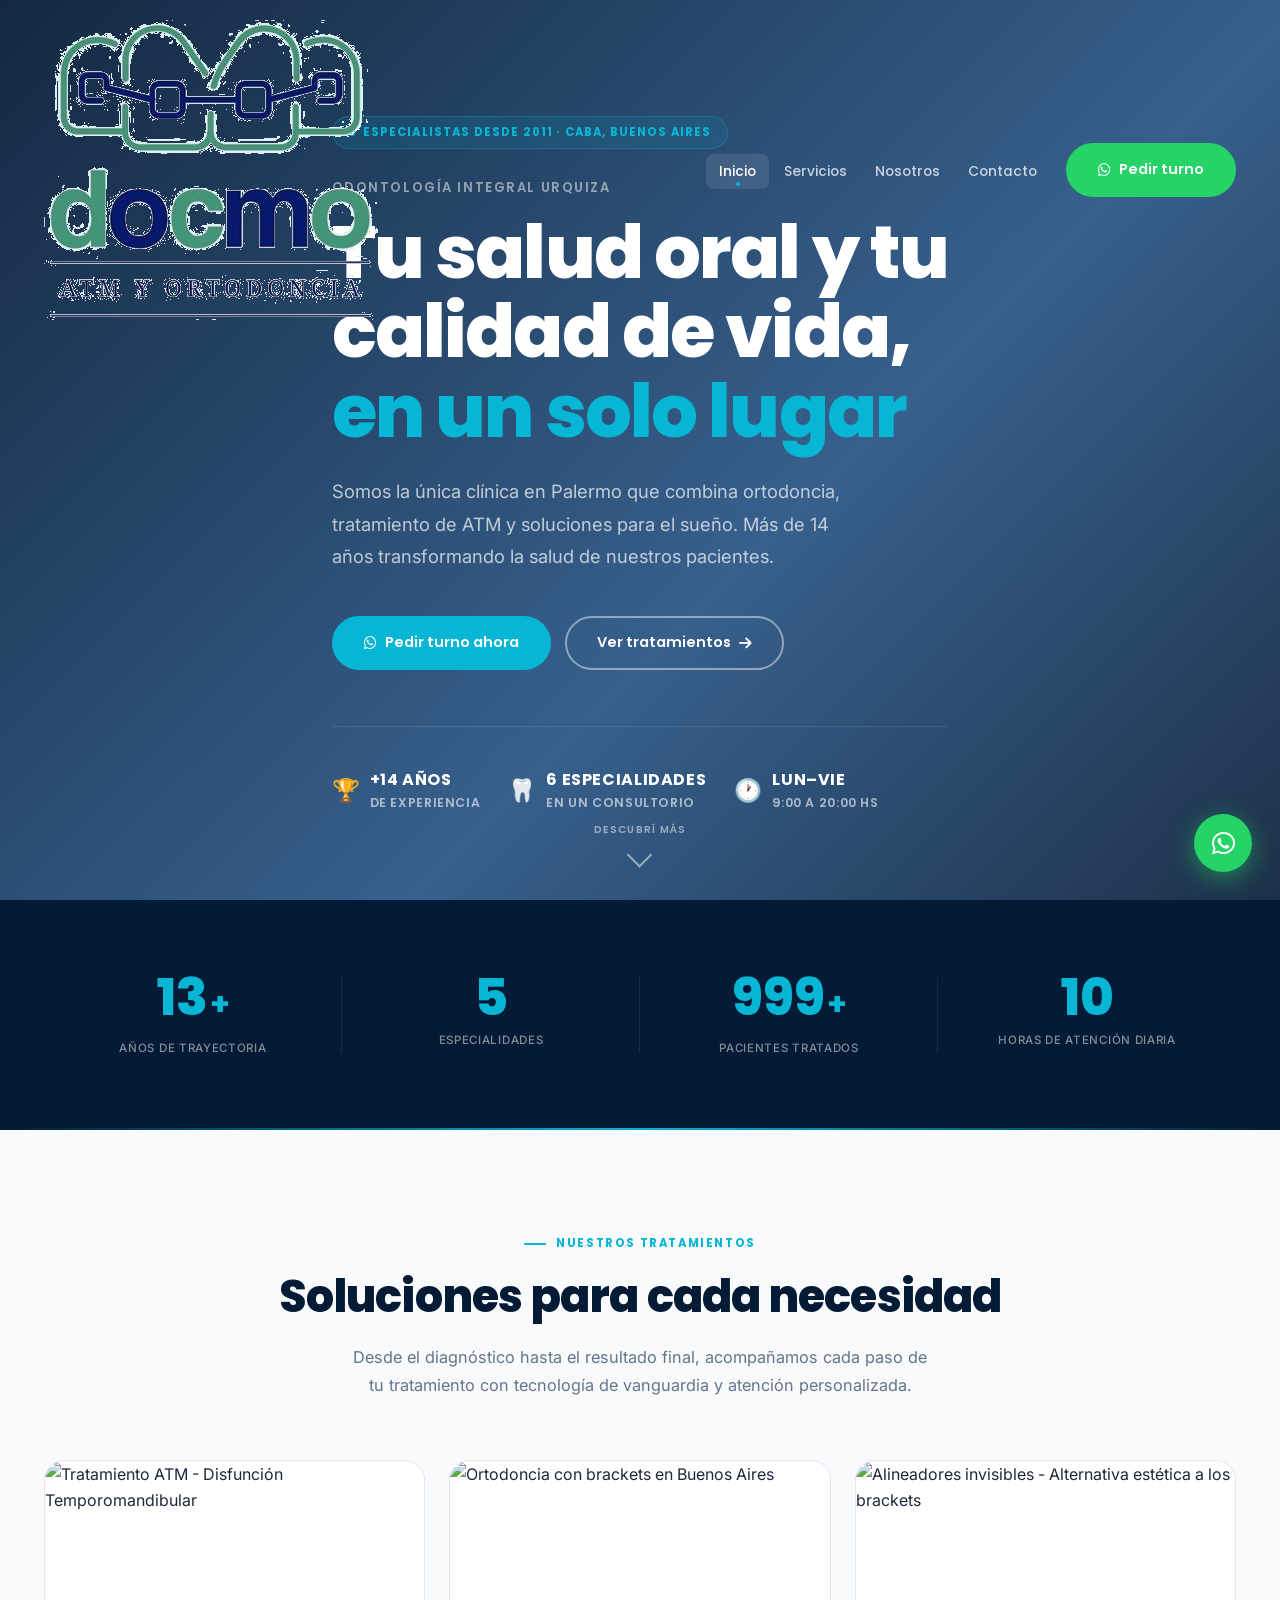
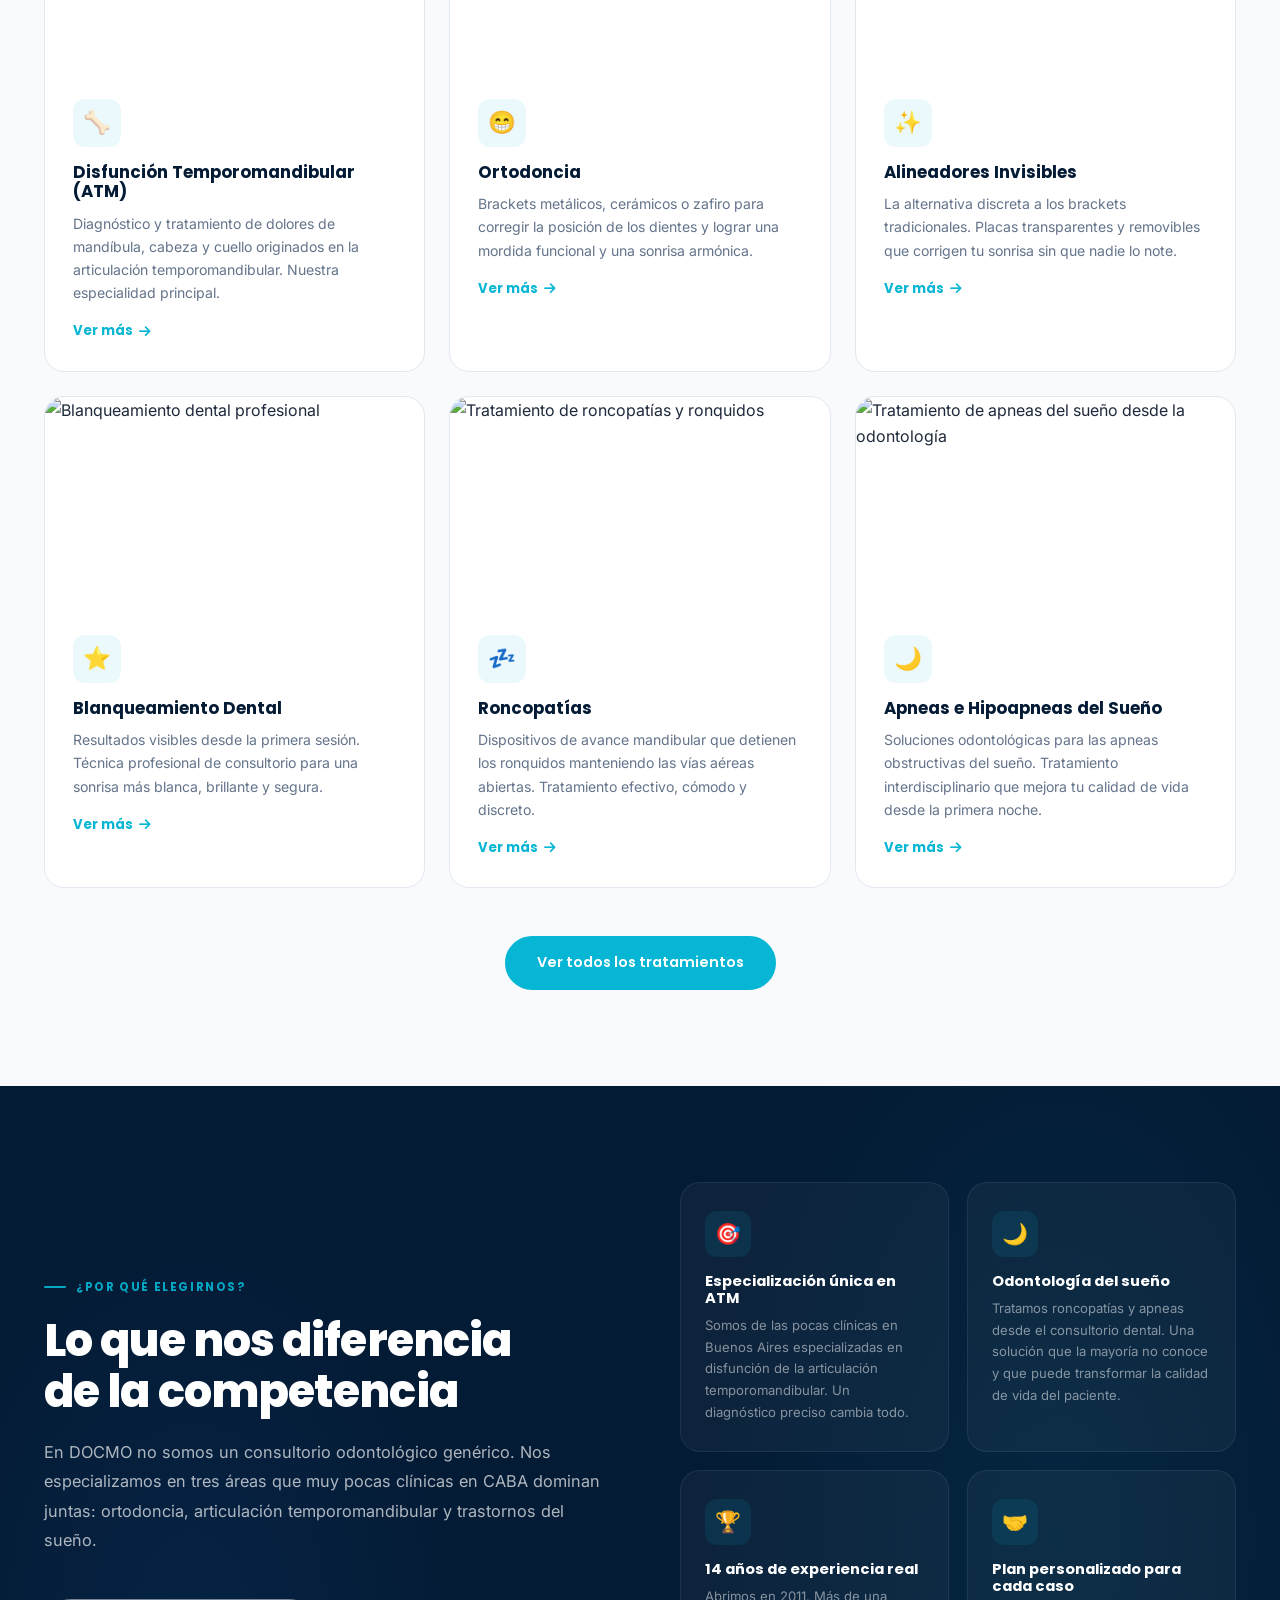
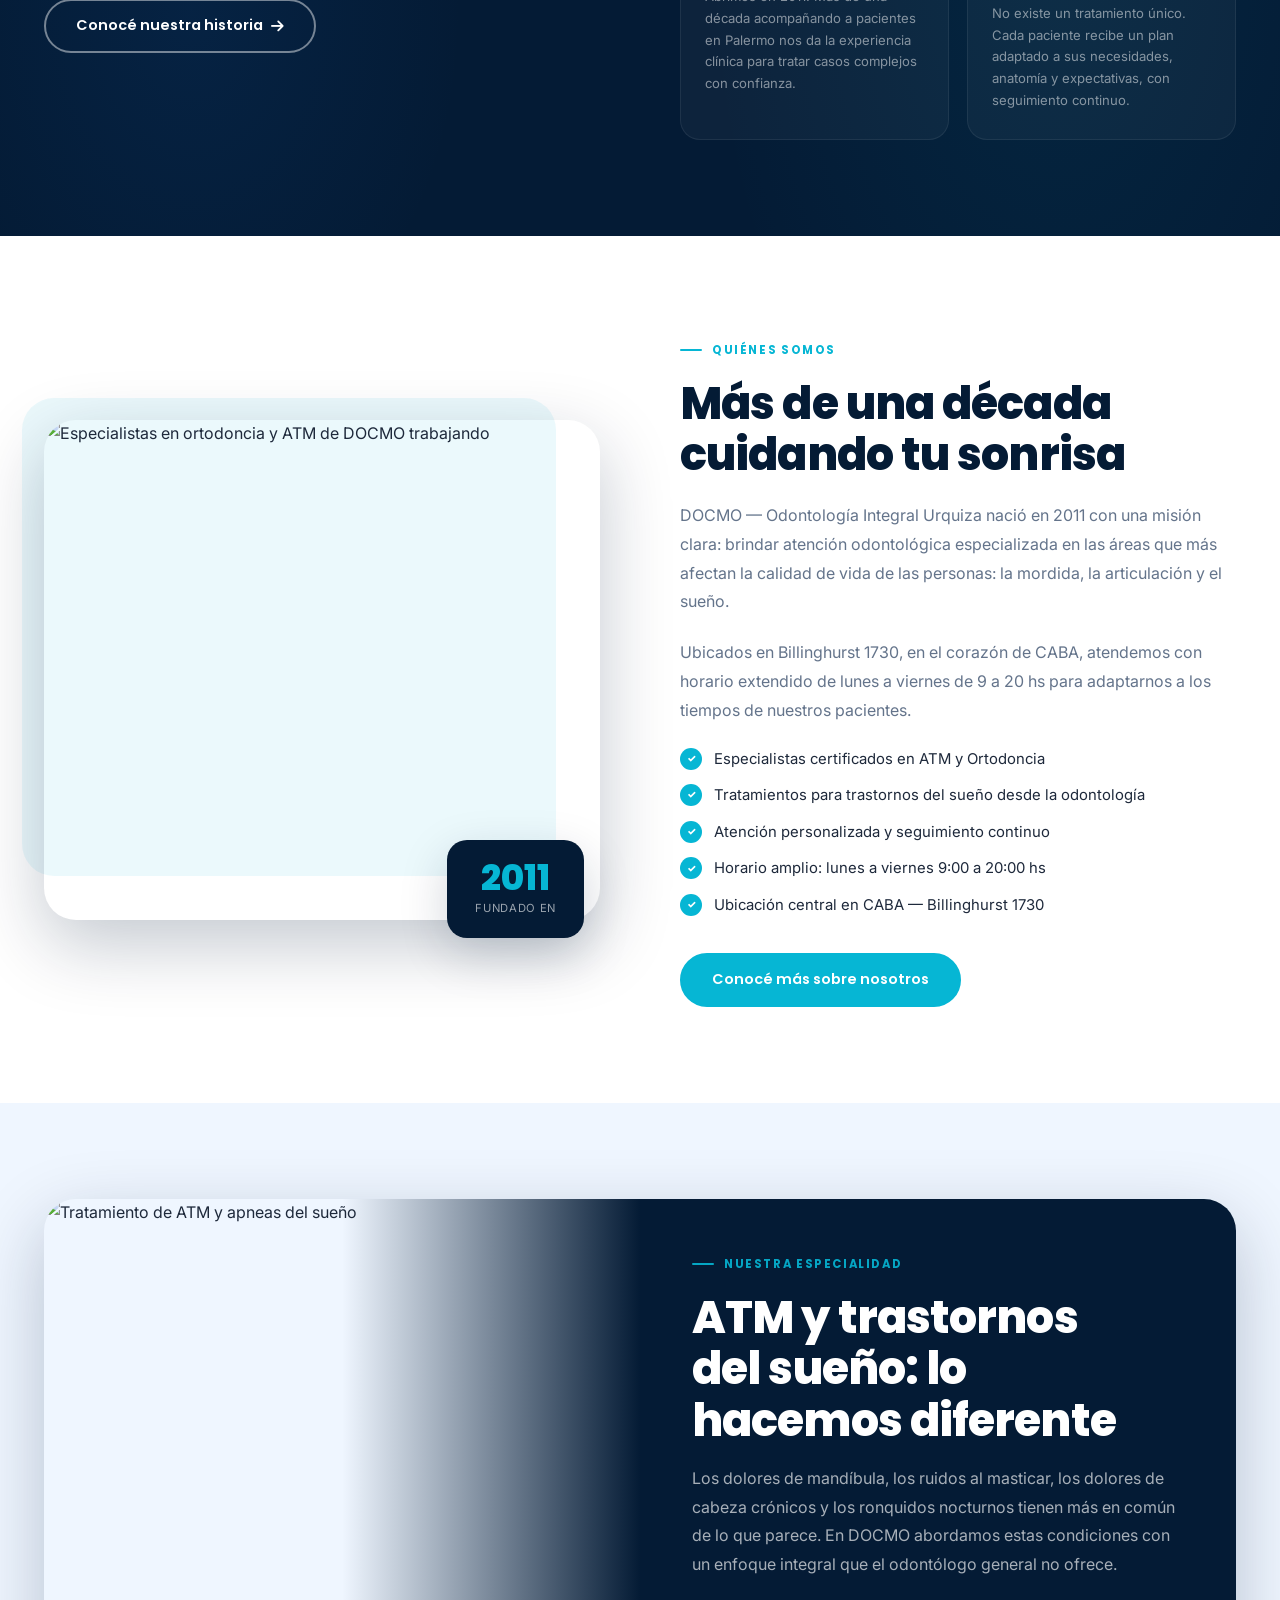
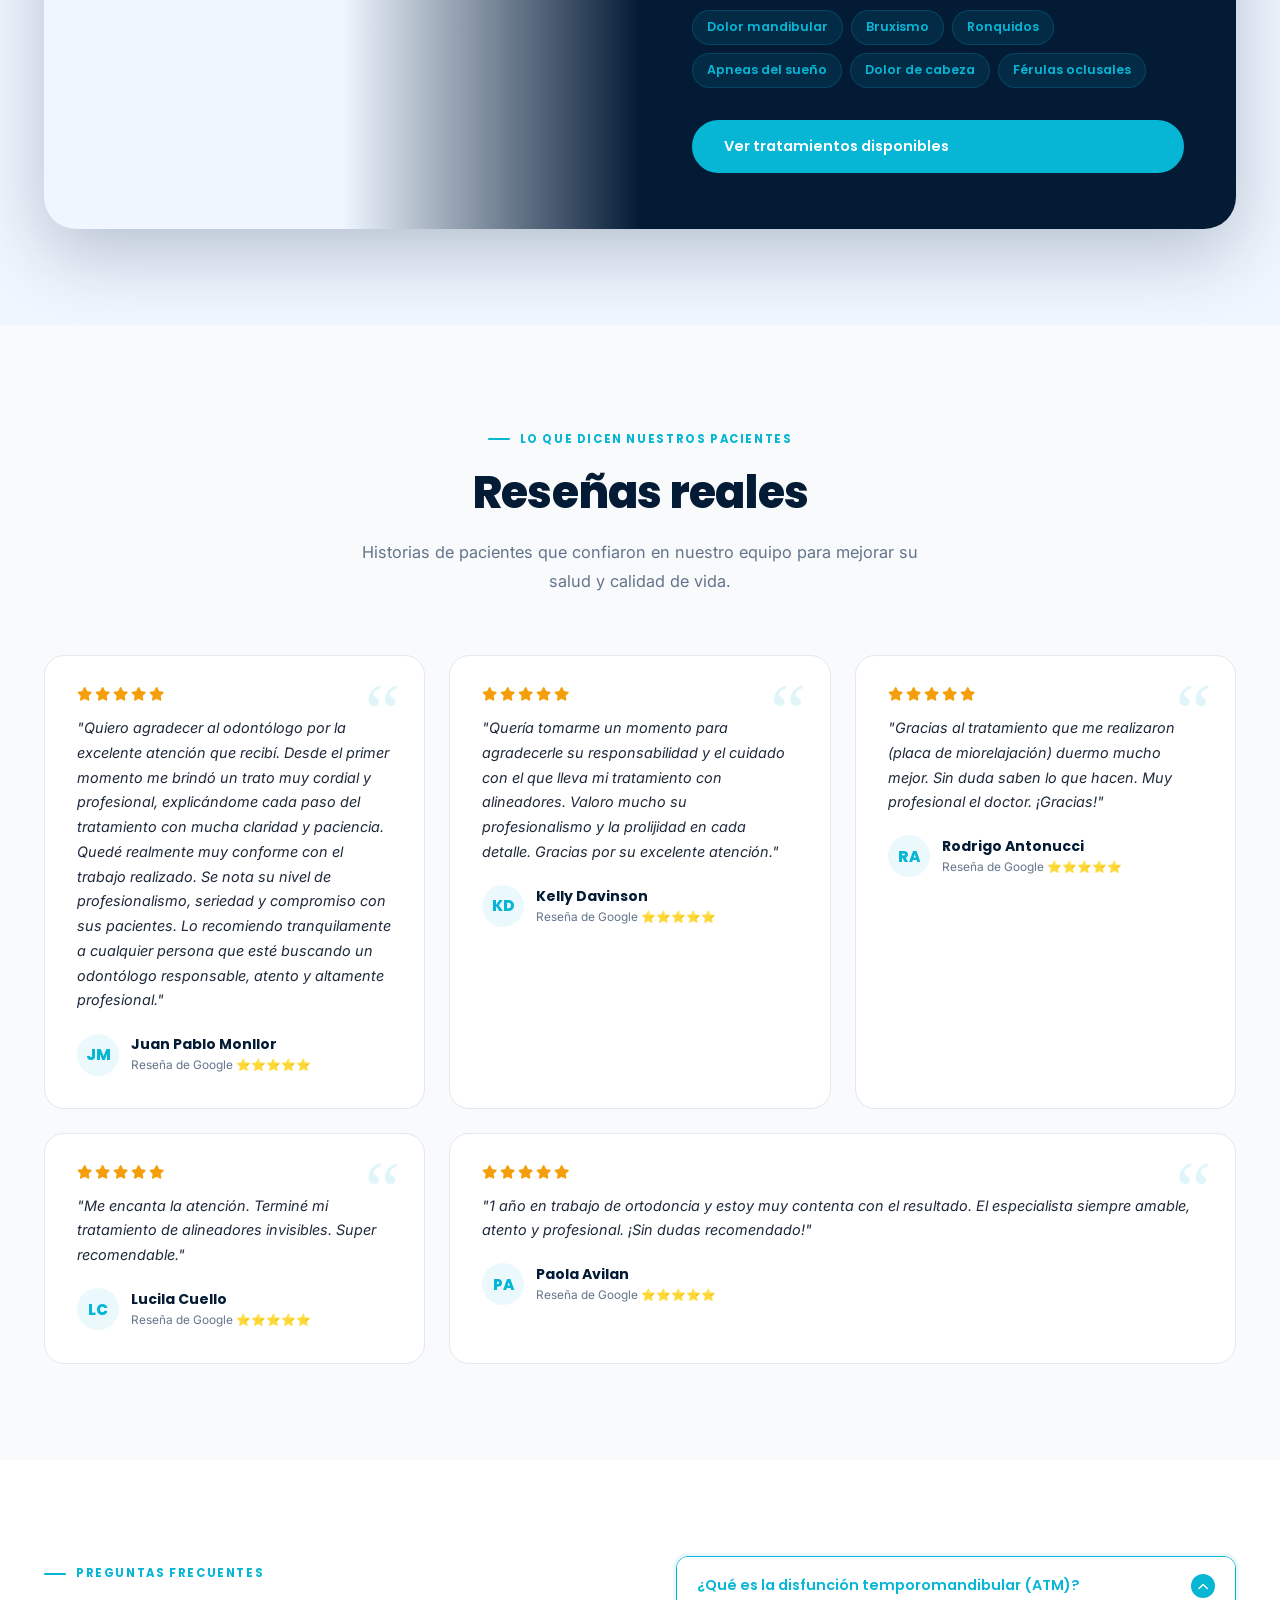
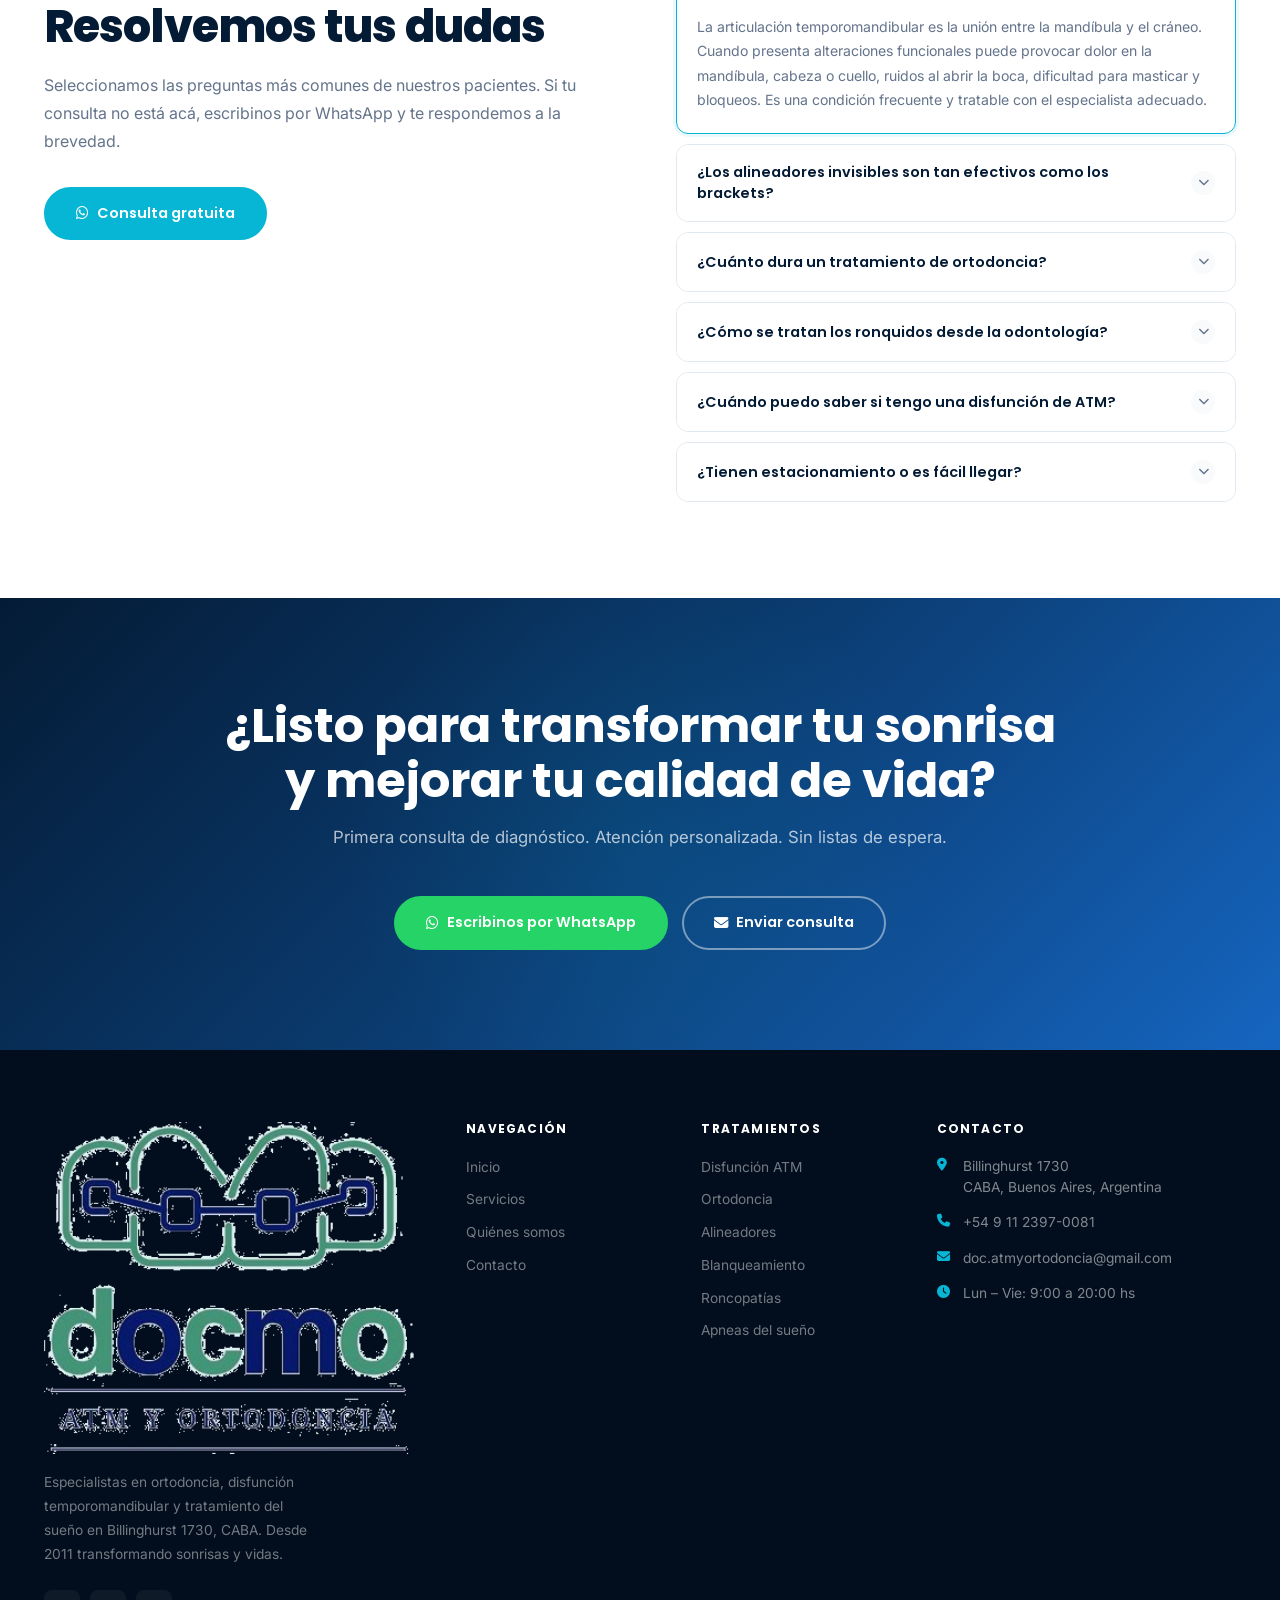
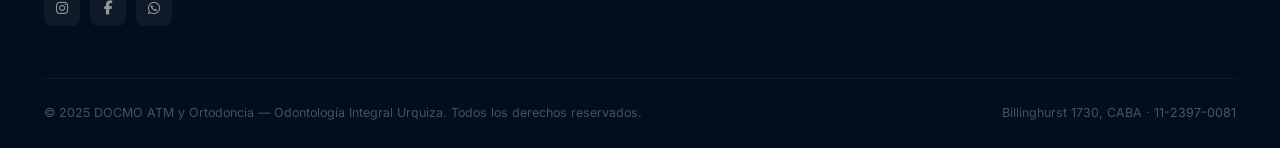
==== commit 6a745e23: "Add files via upload actualizacion" ====
--- a/index.html
+++ b/index.html
@@ -128,8 +128,7 @@
 <header class="header" id="header">
   <div class="container">
     <a href="index.html" class="logo">
-      <span class="logo-main">DOCMO</span>
-      <span class="logo-sub">ATM y Ortodoncia</span>
+      <img src="logo.png" alt="DOCMO ATM y Ortodoncia" class="logo-img" />
     </a>
     <nav class="nav" id="nav">
       <ul class="nav-links">
@@ -279,7 +278,7 @@
 
       <div class="service-card reveal d2">
         <div class="service-card-img-wrap">
-          <img src="https://images.unsplash.com/photo-1598447068792-8d52e78e23aa?auto=format&fit=crop&w=600&q=80"
+          <img src="https://images.unsplash.com/photo-1564564321837-a57b7070ac4f?auto=format&fit=crop&w=600&q=80"
                alt="Alineadores invisibles - Alternativa estética a los brackets" class="service-card-img" loading="lazy"/>
         </div>
         <div class="service-card-body">
@@ -463,36 +462,19 @@
       <p class="section-desc">Historias de pacientes que confiaron en nuestro equipo para mejorar su salud y calidad de vida.</p>
     </div>
 
-    <!-- NOTA: No se encontraron reseñas accesibles en plataformas públicas durante la generación.
-         Reemplazar estas tarjetas con reseñas reales obtenidas de:
-         ⭐ Google Reviews: search.google.com → buscar "DOCMO ATM y Ortodoncia"
-         ⭐ Facebook Reviews: página de Facebook del consultorio
-         Sugerencia: copiar las mejores 3-6 reseñas con nombre y estrellitas reales. -->
-    <div class="testimonials-alert">
-      <i class="fas fa-star" style="color:#F59E0B;margin-top:2px;flex-shrink:0"></i>
-      <span>
-        <strong>Para completar esta sección:</strong> reemplazá las tarjetas de abajo con reseñas reales
-        de tus pacientes. Podés obtenerlas de Google Reviews buscando "DOCMO ATM y Ortodoncia" en Google Maps,
-        o desde la sección de reseñas de tu página de Facebook.
-      </span>
-    </div>
-
-    <div class="testimonials-grid">
+    <div class="testimonials-grid" style="grid-template-columns:repeat(3,1fr);">
 
       <div class="tcard reveal">
         <div class="tcard-stars">
           <i class="fas fa-star"></i><i class="fas fa-star"></i><i class="fas fa-star"></i>
           <i class="fas fa-star"></i><i class="fas fa-star"></i>
         </div>
-        <div class="tcard-placeholder">
-          📋 REEMPLAZAR — Copiar aquí una reseña real de Google Reviews o Facebook.<br>
-          Buscar: "DOCMO ATM y Ortodoncia" en Google Maps → Ver reseñas.
-        </div>
-        <div class="tcard-author" style="margin-top:16px">
-          <div class="tcard-avatar">?</div>
+        <p class="tcard-text">"Quiero agradecer al odontólogo por la excelente atención que recibí. Desde el primer momento me brindó un trato muy cordial y profesional, explicándome cada paso del tratamiento con mucha claridad y paciencia. Quedé realmente muy conforme con el trabajo realizado. Se nota su nivel de profesionalismo, seriedad y compromiso con sus pacientes. Lo recomiendo tranquilamente a cualquier persona que esté buscando un odontólogo responsable, atento y altamente profesional."</p>
+        <div class="tcard-author">
+          <div class="tcard-avatar">JM</div>
           <div>
-            <div class="tcard-name">[Nombre del paciente]</div>
-            <div class="tcard-via">Reseña de Google</div>
+            <div class="tcard-name">Juan Pablo Monllor</div>
+            <div class="tcard-via">Reseña de Google ⭐⭐⭐⭐⭐</div>
           </div>
         </div>
       </div>
@@ -502,15 +484,12 @@
           <i class="fas fa-star"></i><i class="fas fa-star"></i><i class="fas fa-star"></i>
           <i class="fas fa-star"></i><i class="fas fa-star"></i>
         </div>
-        <div class="tcard-placeholder">
-          📋 REEMPLAZAR — Copiar aquí una reseña real de Google Reviews o Facebook.<br>
-          Podés pedir a pacientes satisfechos que dejen su reseña en Google.
-        </div>
-        <div class="tcard-author" style="margin-top:16px">
-          <div class="tcard-avatar">?</div>
+        <p class="tcard-text">"Quería tomarme un momento para agradecerle su responsabilidad y el cuidado con el que lleva mi tratamiento con alineadores. Valoro mucho su profesionalismo y la prolijidad en cada detalle. Gracias por su excelente atención."</p>
+        <div class="tcard-author">
+          <div class="tcard-avatar">KD</div>
           <div>
-            <div class="tcard-name">[Nombre del paciente]</div>
-            <div class="tcard-via">Reseña de Google</div>
+            <div class="tcard-name">Kelly Davinson</div>
+            <div class="tcard-via">Reseña de Google ⭐⭐⭐⭐⭐</div>
           </div>
         </div>
       </div>
@@ -520,15 +499,42 @@
           <i class="fas fa-star"></i><i class="fas fa-star"></i><i class="fas fa-star"></i>
           <i class="fas fa-star"></i><i class="fas fa-star"></i>
         </div>
-        <div class="tcard-placeholder">
-          📋 REEMPLAZAR — Copiar aquí una reseña real de Google Reviews o Facebook.<br>
-          Recomendado: usar entre 3 y 6 reseñas con más de 4 estrellas.
-        </div>
-        <div class="tcard-author" style="margin-top:16px">
-          <div class="tcard-avatar">?</div>
+        <p class="tcard-text">"Gracias al tratamiento que me realizaron (placa de miorelajación) duermo mucho mejor. Sin duda saben lo que hacen. Muy profesional el doctor. ¡Gracias!"</p>
+        <div class="tcard-author">
+          <div class="tcard-avatar">RA</div>
           <div>
-            <div class="tcard-name">[Nombre del paciente]</div>
-            <div class="tcard-via">Reseña de Google</div>
+            <div class="tcard-name">Rodrigo Antonucci</div>
+            <div class="tcard-via">Reseña de Google ⭐⭐⭐⭐⭐</div>
+          </div>
+        </div>
+      </div>
+
+      <div class="tcard reveal d1" style="grid-column:1/span 1">
+        <div class="tcard-stars">
+          <i class="fas fa-star"></i><i class="fas fa-star"></i><i class="fas fa-star"></i>
+          <i class="fas fa-star"></i><i class="fas fa-star"></i>
+        </div>
+        <p class="tcard-text">"Me encanta la atención. Terminé mi tratamiento de alineadores invisibles. Super recomendable."</p>
+        <div class="tcard-author">
+          <div class="tcard-avatar">LC</div>
+          <div>
+            <div class="tcard-name">Lucila Cuello</div>
+            <div class="tcard-via">Reseña de Google ⭐⭐⭐⭐⭐</div>
+          </div>
+        </div>
+      </div>
+
+      <div class="tcard reveal d2" style="grid-column:2/span 2">
+        <div class="tcard-stars">
+          <i class="fas fa-star"></i><i class="fas fa-star"></i><i class="fas fa-star"></i>
+          <i class="fas fa-star"></i><i class="fas fa-star"></i>
+        </div>
+        <p class="tcard-text">"1 año en trabajo de ortodoncia y estoy muy contenta con el resultado. El especialista siempre amable, atento y profesional. ¡Sin dudas recomendado!"</p>
+        <div class="tcard-author">
+          <div class="tcard-avatar">PA</div>
+          <div>
+            <div class="tcard-name">Paola Avilan</div>
+            <div class="tcard-via">Reseña de Google ⭐⭐⭐⭐⭐</div>
           </div>
         </div>
       </div>
@@ -648,8 +654,7 @@
     <div class="footer-grid">
       <div class="footer-brand">
         <a href="index.html" class="logo">
-          <span class="logo-main">DOCMO</span>
-          <span class="logo-sub">ATM y Ortodoncia</span>
+          <img src="logo.png" alt="DOCMO ATM y Ortodoncia" class="logo-img" />
         </a>
         <p>Especialistas en ortodoncia, disfunción temporomandibular y tratamiento del sueño en Billinghurst 1730, CABA. Desde 2011 transformando sonrisas y vidas.</p>
         <div class="social-row">
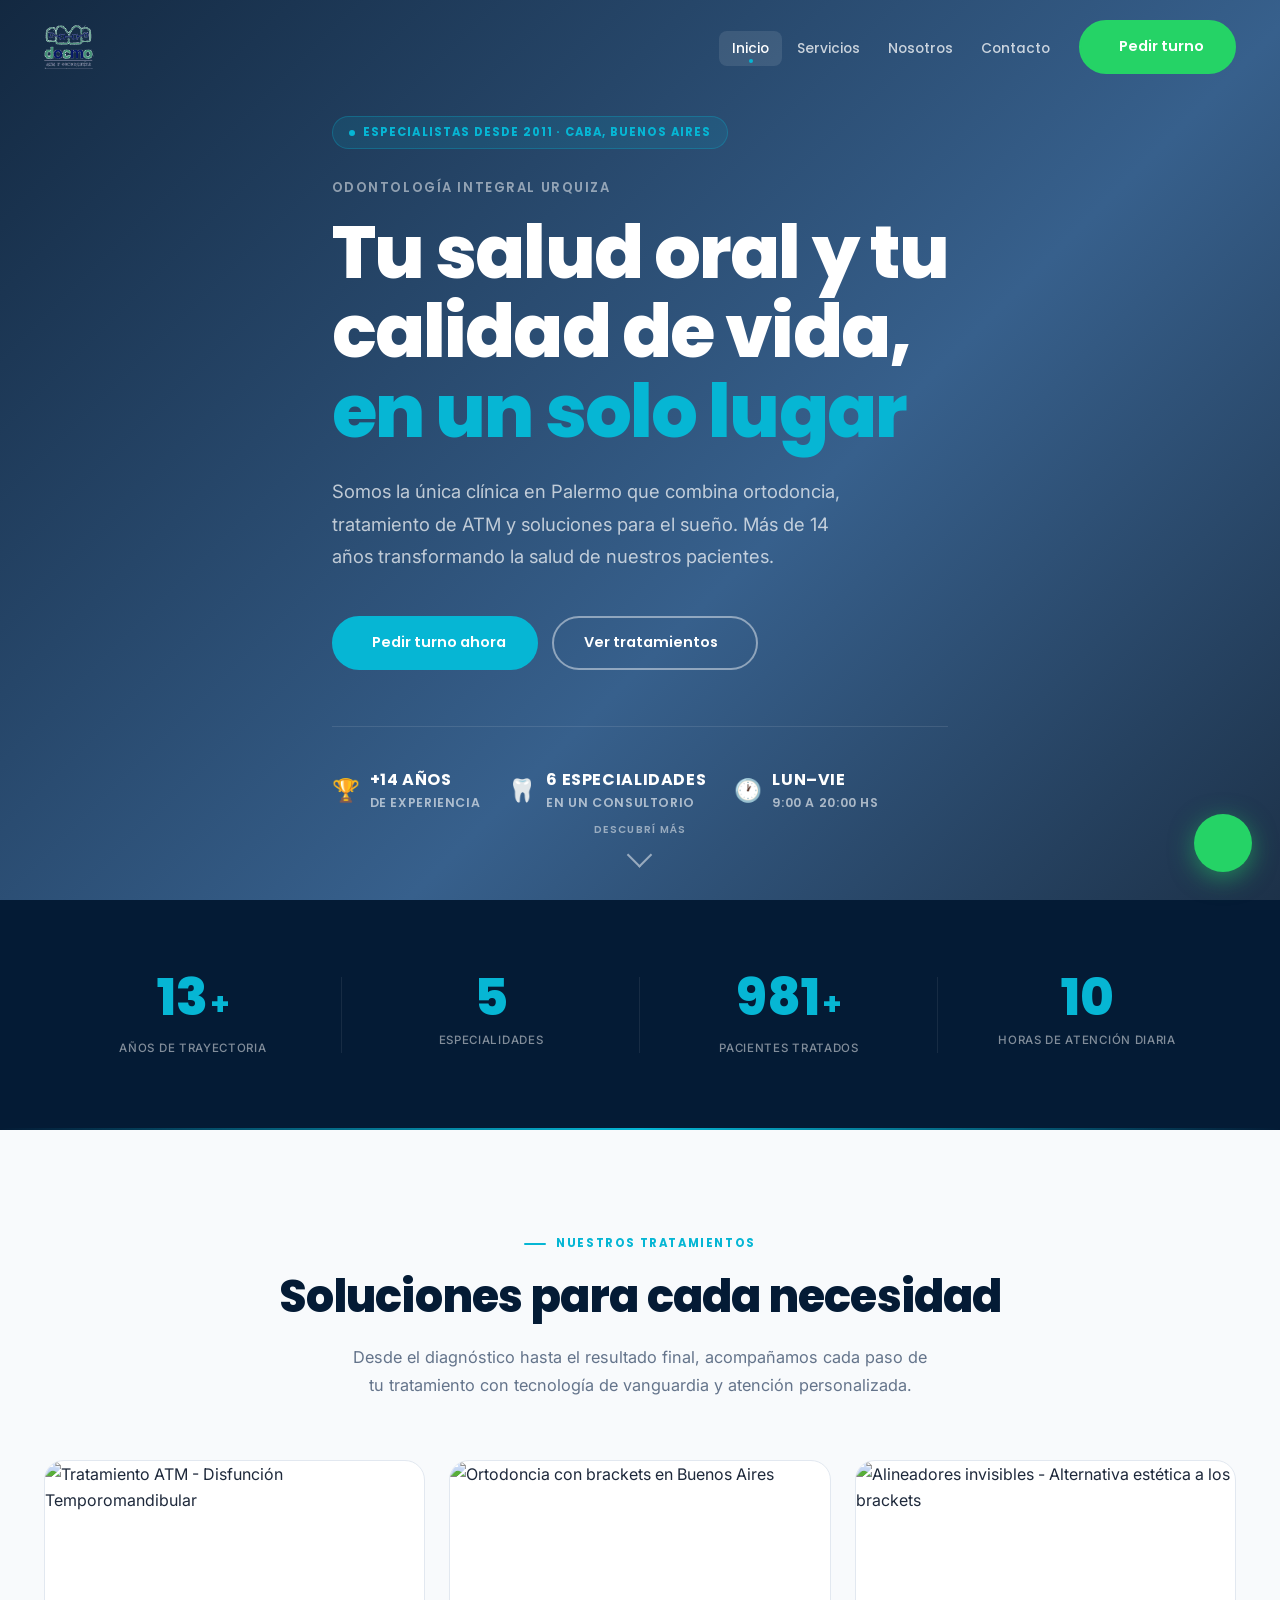
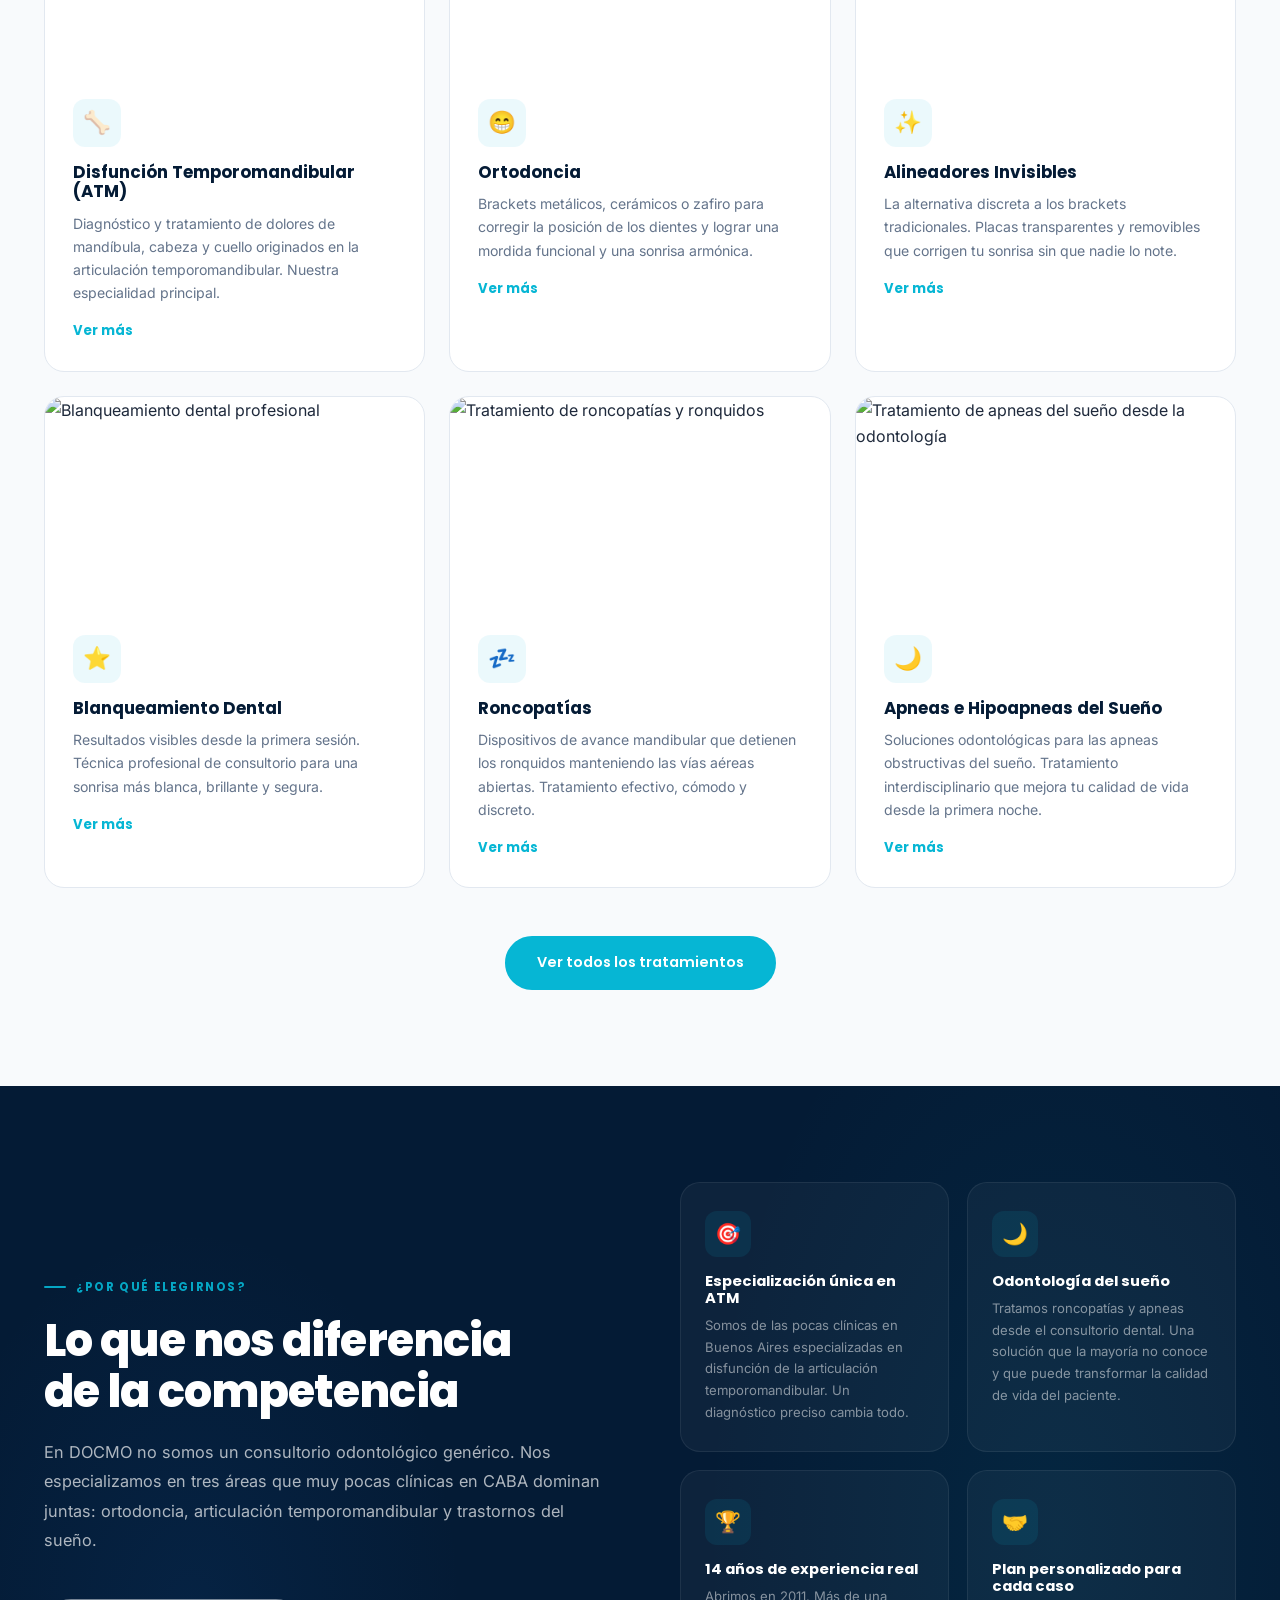
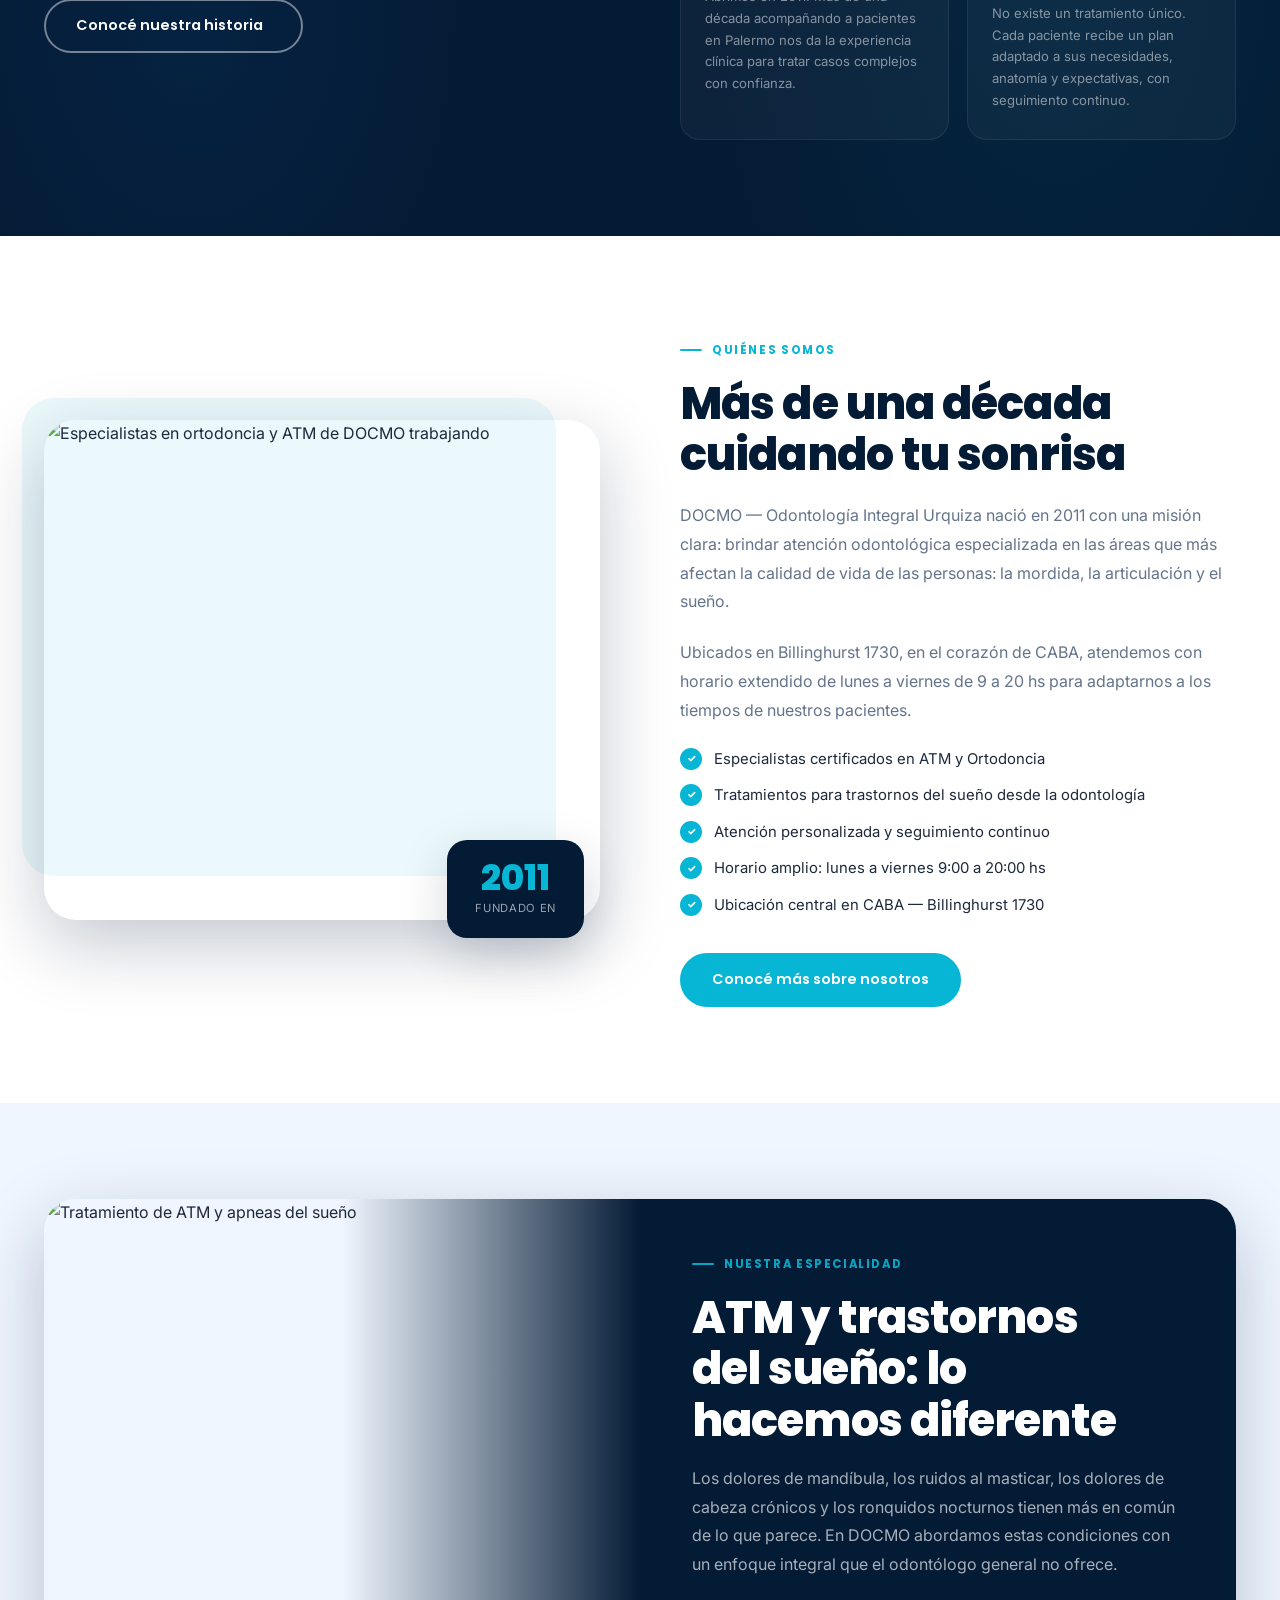
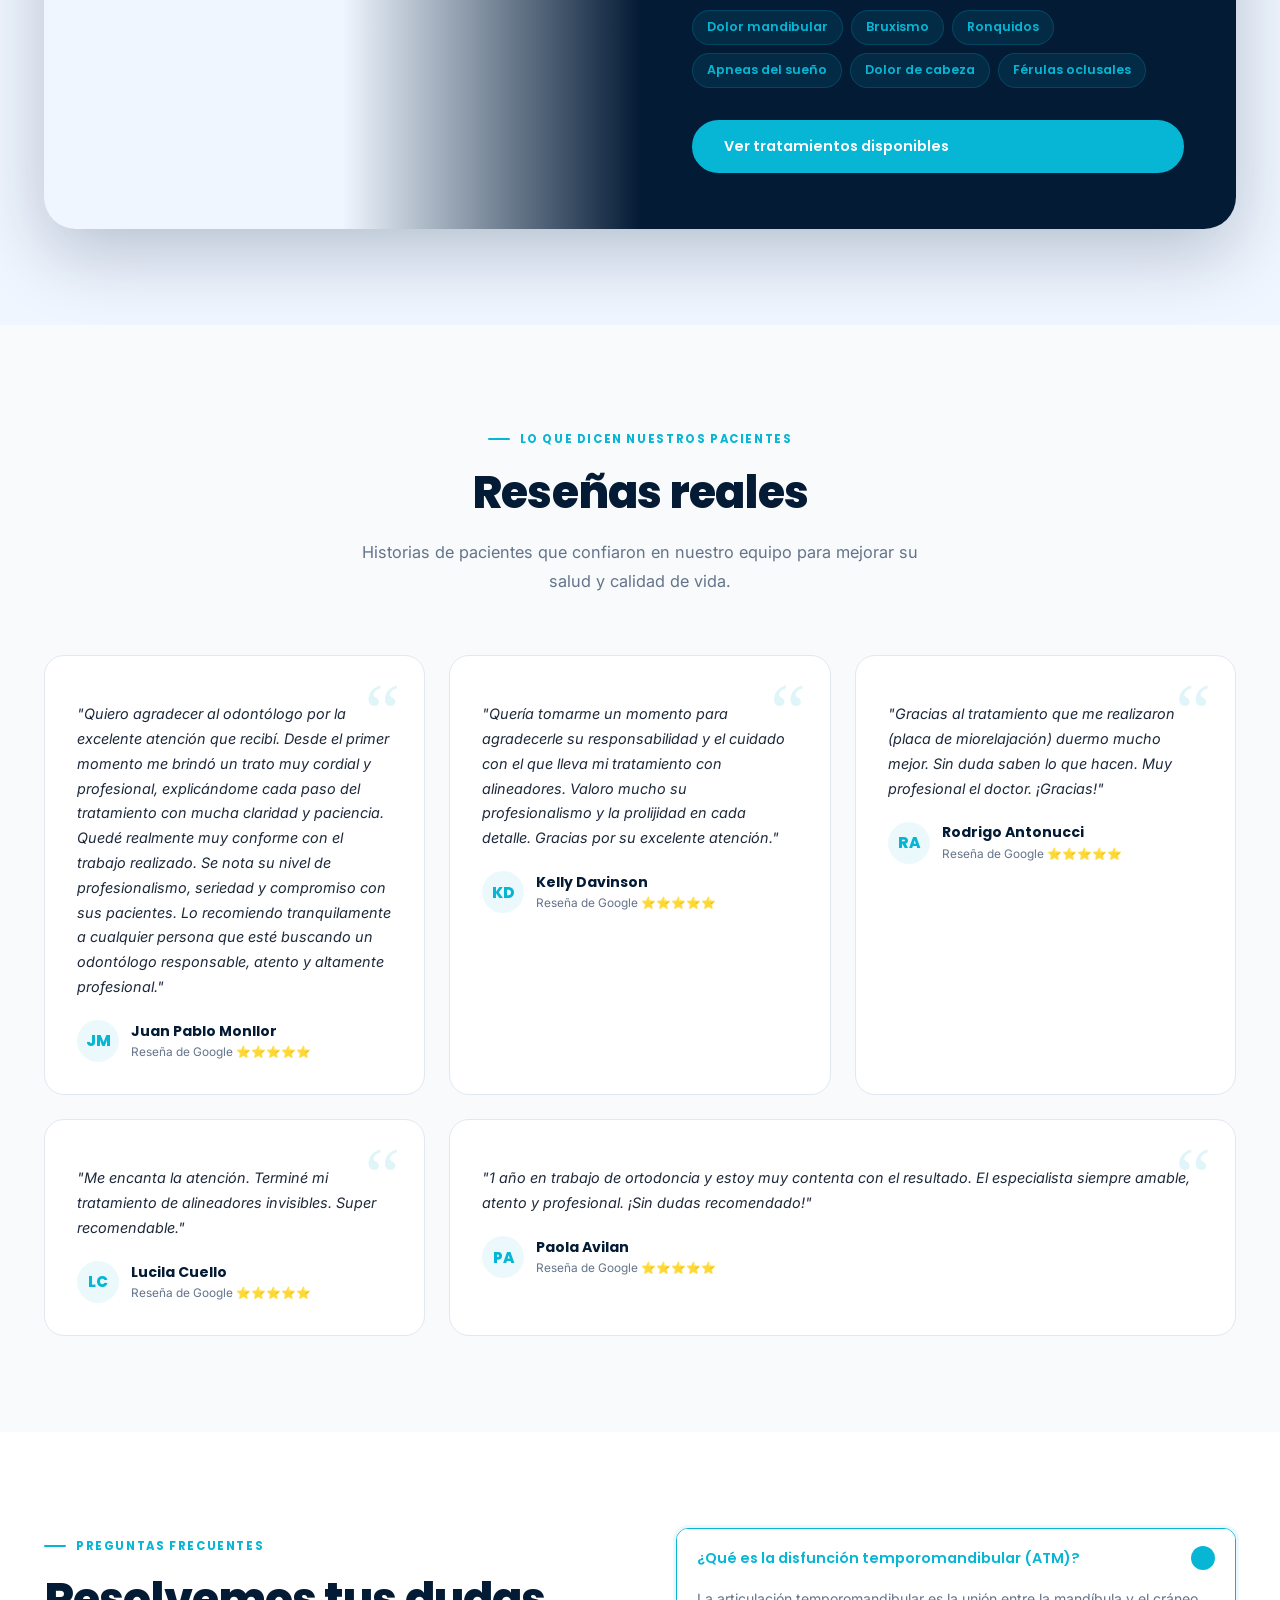
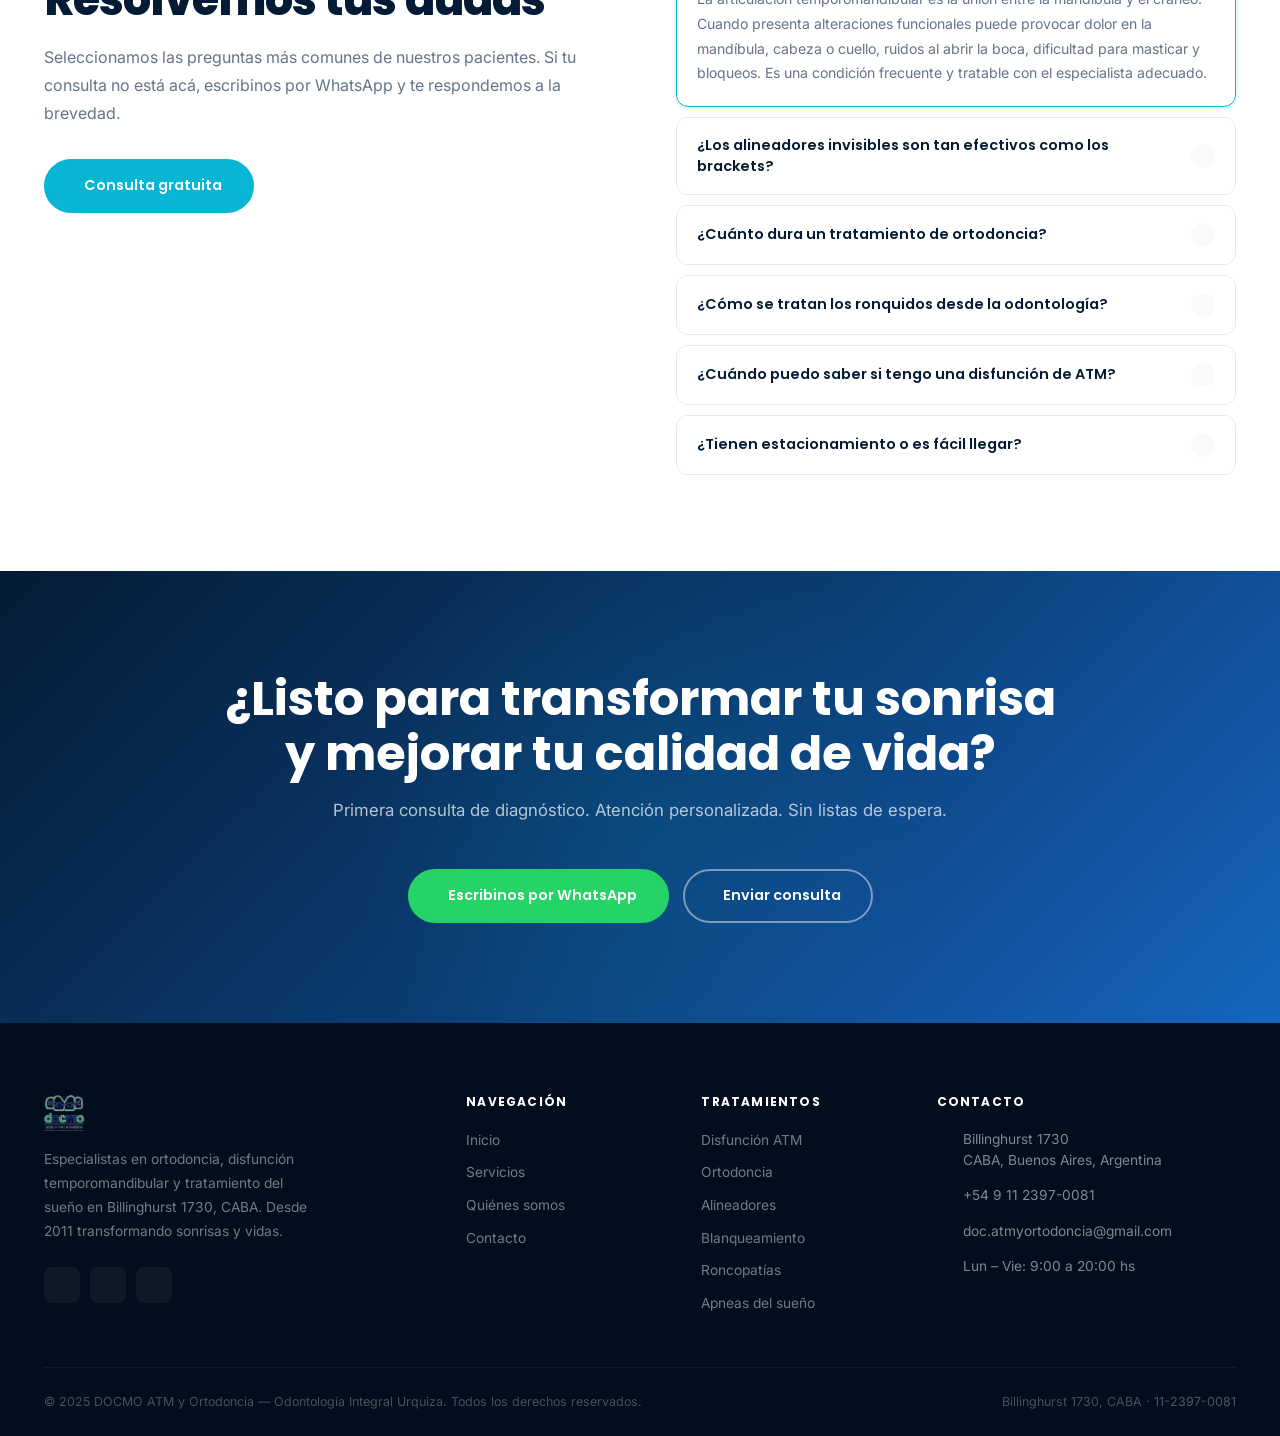
==== commit c1381ea8: "Add files via upload" ====
--- a/index.html
+++ b/index.html
@@ -57,10 +57,18 @@
     gtag('config', 'G-XXXXXXXXXX');
   </script>
 
-  <!-- Fonts -->
-  <link href="https://fonts.googleapis.com/css2?family=Poppins:wght@400;500;600;700;800&family=Inter:wght@300;400;500;600&display=swap" rel="stylesheet" />
-  <!-- Font Awesome -->
-  <link rel="stylesheet" href="https://cdnjs.cloudflare.com/ajax/libs/font-awesome/6.5.0/css/all.min.css" />
+  <!-- Fonts: no bloqueante -->
+  <link rel="preload" as="style" href="https://fonts.googleapis.com/css2?family=Poppins:wght@400;500;600;700;800&family=Inter:wght@300;400;500;600&display=swap" onload="this.rel='stylesheet'" />
+  <noscript><link rel="stylesheet" href="https://fonts.googleapis.com/css2?family=Poppins:wght@400;500;600;700;800&family=Inter:wght@300;400;500;600&display=swap" /></noscript>
+  <!-- Font Awesome: solo solid+brands, no bloqueante -->
+  <link rel="preload" as="style" href="https://cdnjs.cloudflare.com/ajax/libs/font-awesome/6.5.0/css/fontawesome.min.css" onload="this.rel='stylesheet'" />
+  <link rel="preload" as="style" href="https://cdnjs.cloudflare.com/ajax/libs/font-awesome/6.5.0/css/solid.min.css" onload="this.rel='stylesheet'" />
+  <link rel="preload" as="style" href="https://cdnjs.cloudflare.com/ajax/libs/font-awesome/6.5.0/css/brands.min.css" onload="this.rel='stylesheet'" />
+  <noscript>
+    <link rel="stylesheet" href="https://cdnjs.cloudflare.com/ajax/libs/font-awesome/6.5.0/css/fontawesome.min.css" />
+    <link rel="stylesheet" href="https://cdnjs.cloudflare.com/ajax/libs/font-awesome/6.5.0/css/solid.min.css" />
+    <link rel="stylesheet" href="https://cdnjs.cloudflare.com/ajax/libs/font-awesome/6.5.0/css/brands.min.css" />
+  </noscript>
   <!-- Styles -->
   <link rel="stylesheet" href="css/styles.css" />
 </head>
--- a/css/styles.css
+++ b/css/styles.css
@@ -143,7 +143,17 @@
 }
 .header .container { display: flex; align-items: center; justify-content: space-between; }
 
-.logo { display: flex; flex-direction: column; line-height: 1; }
+.logo { display: flex; align-items: center; line-height: 1; }
+.logo-img {
+  height: 44px;
+  width: auto;
+  object-fit: contain;
+  display: block;
+}
+.footer-brand .logo-img {
+  height: 36px;
+}
+/* fallback spans por si el logo no carga */
 .logo-main {
   font-family: var(--font-head);
   font-size: 1.45rem;
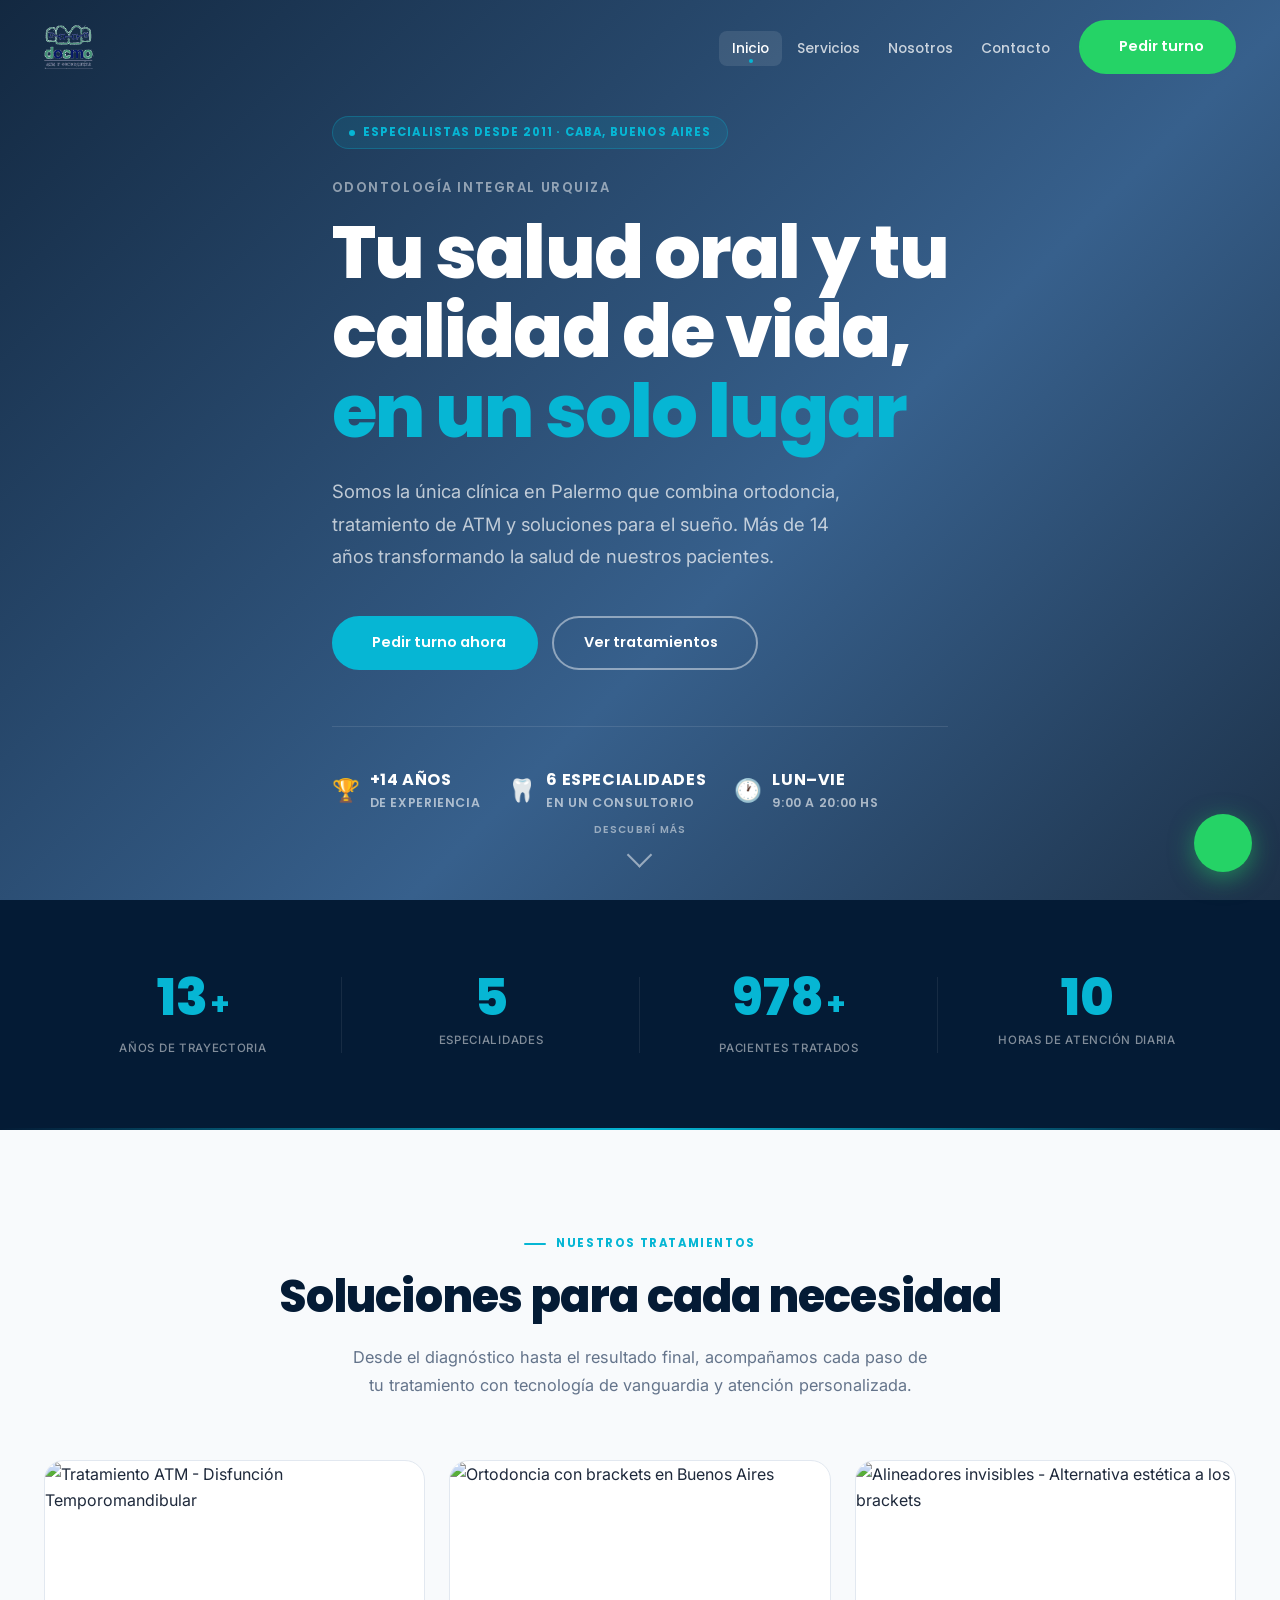
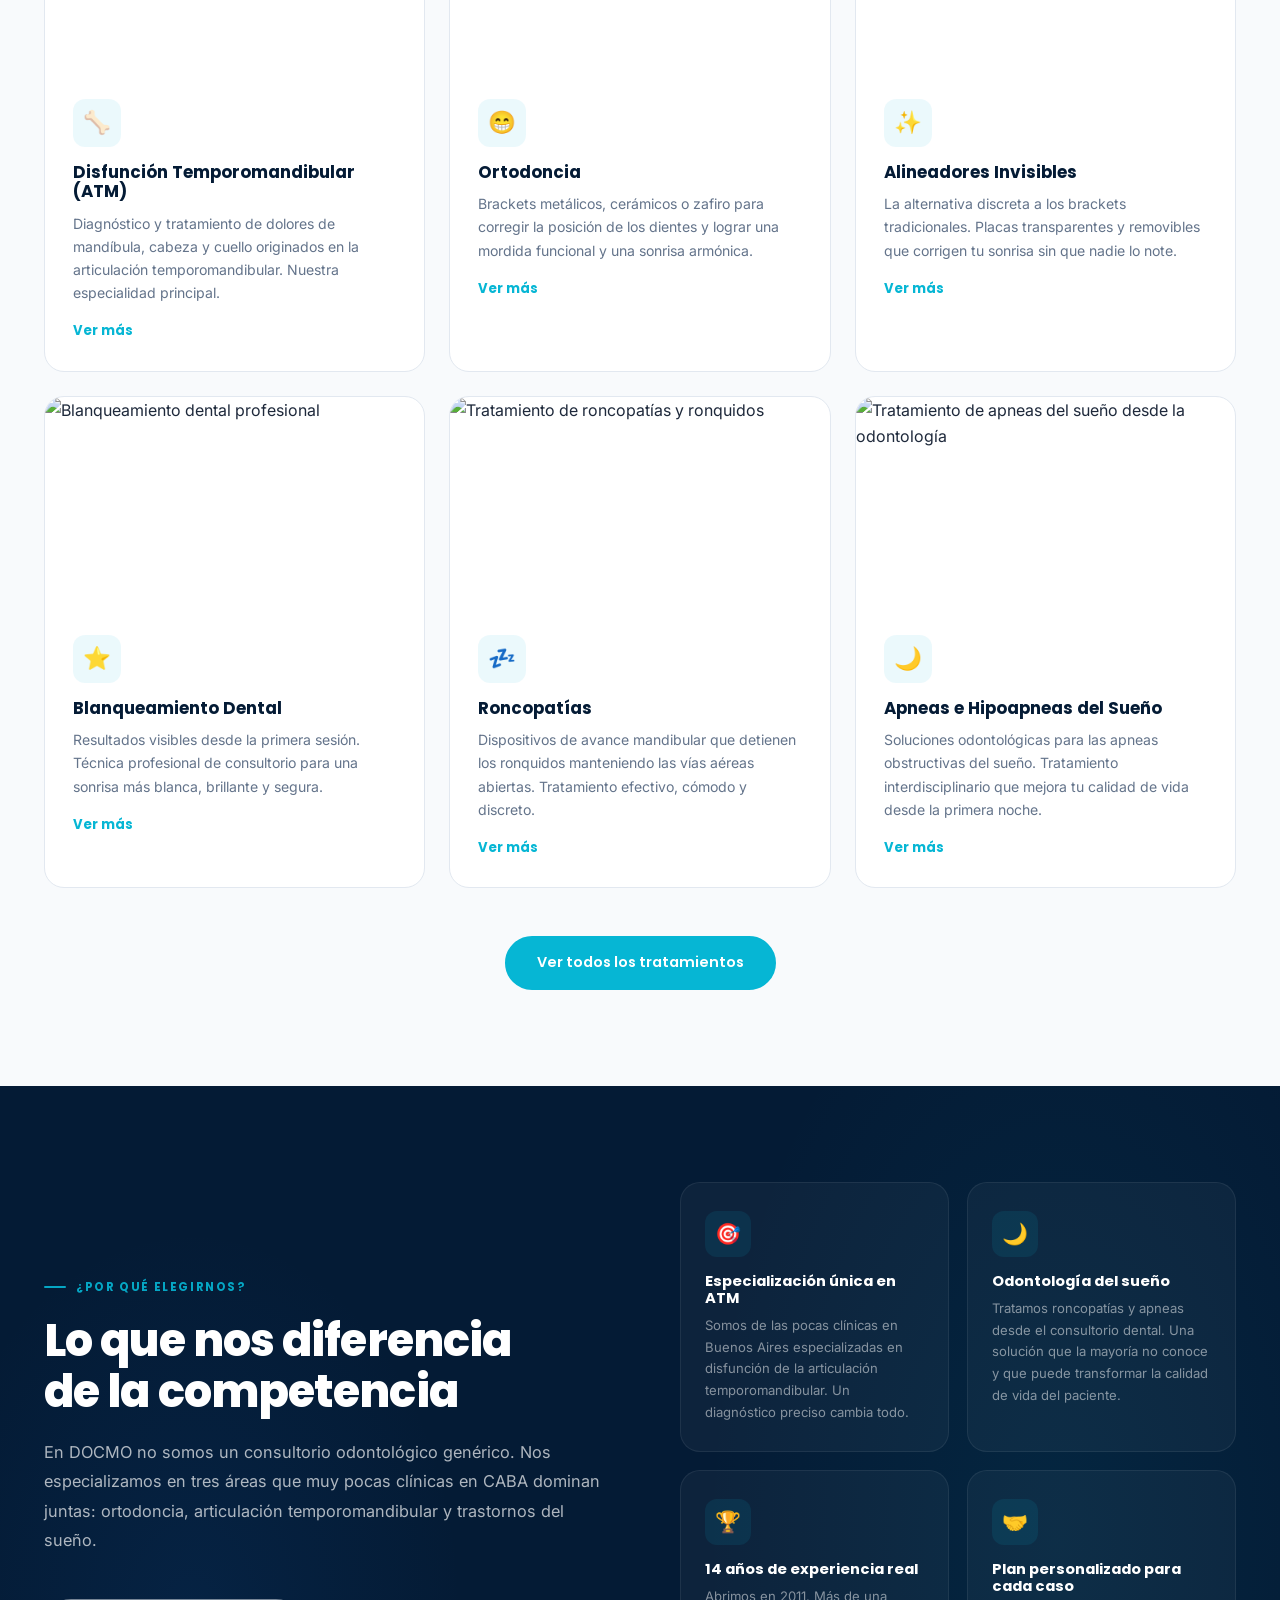
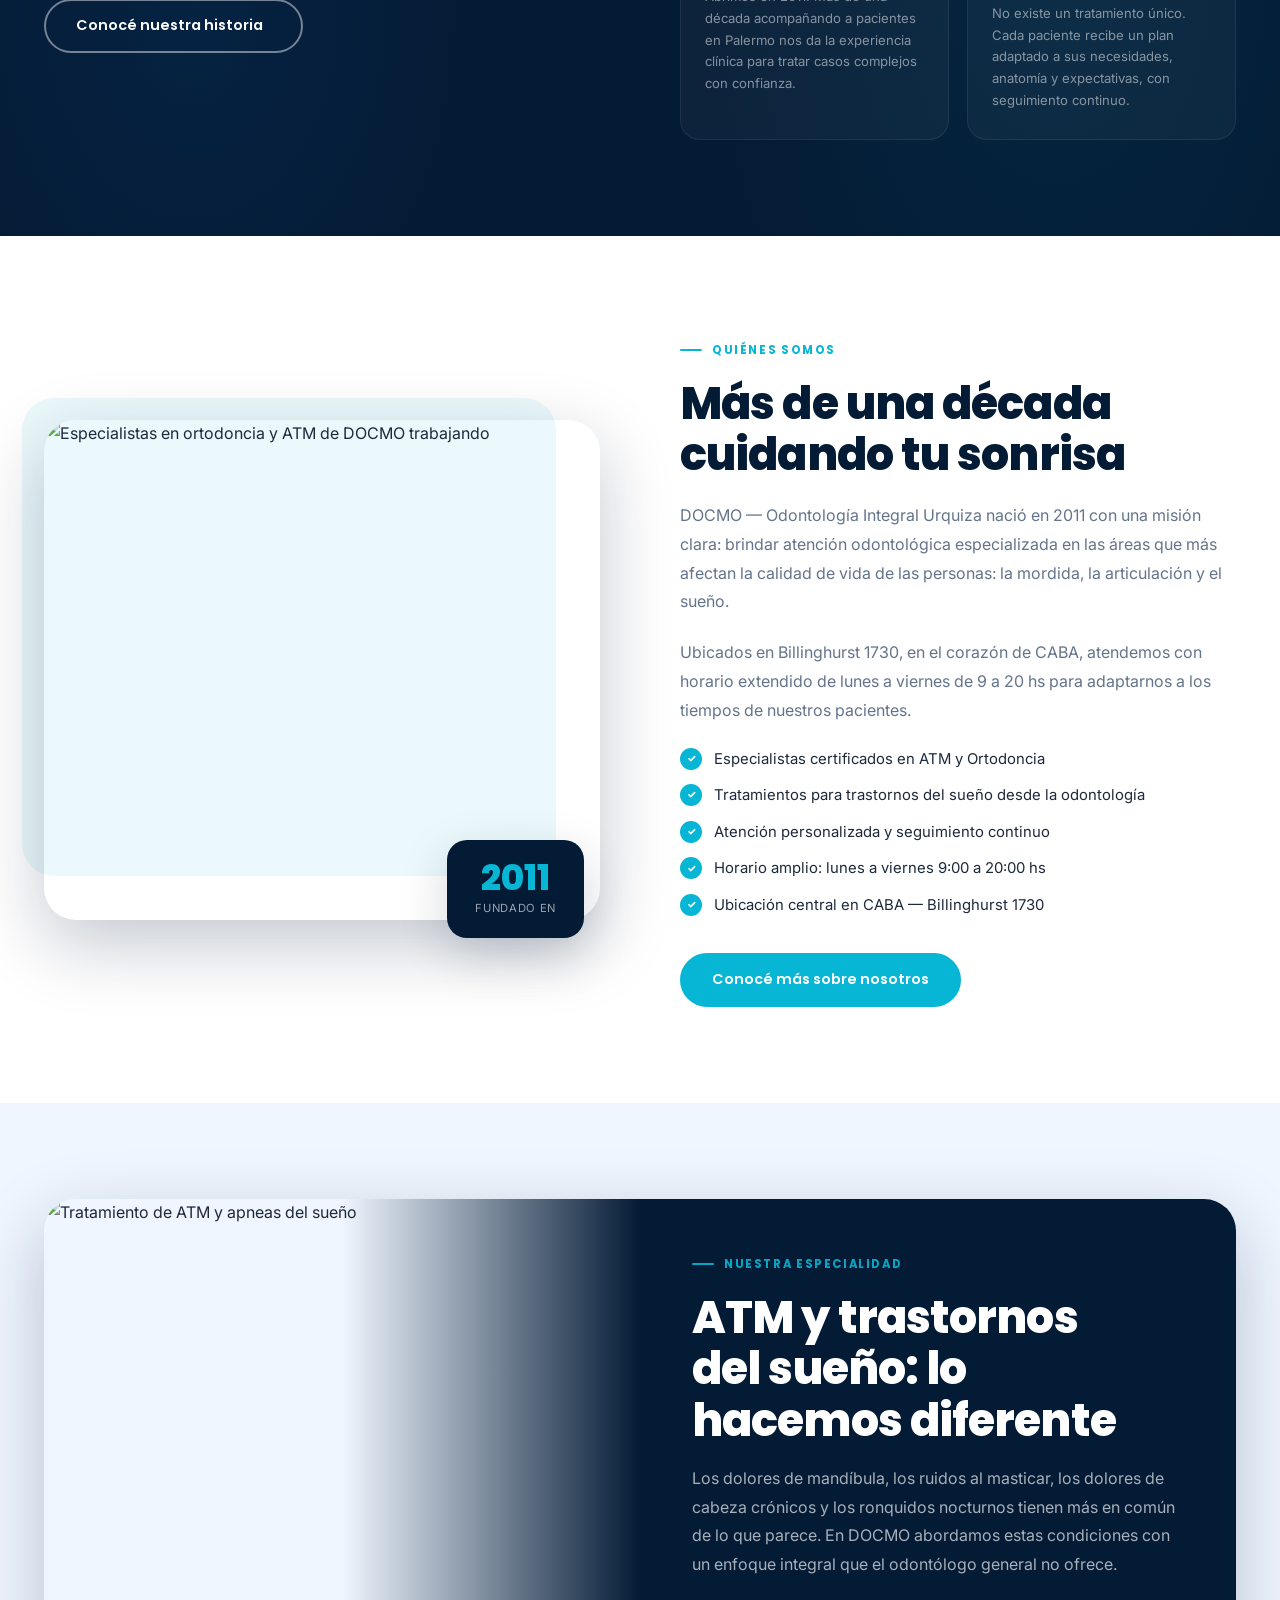
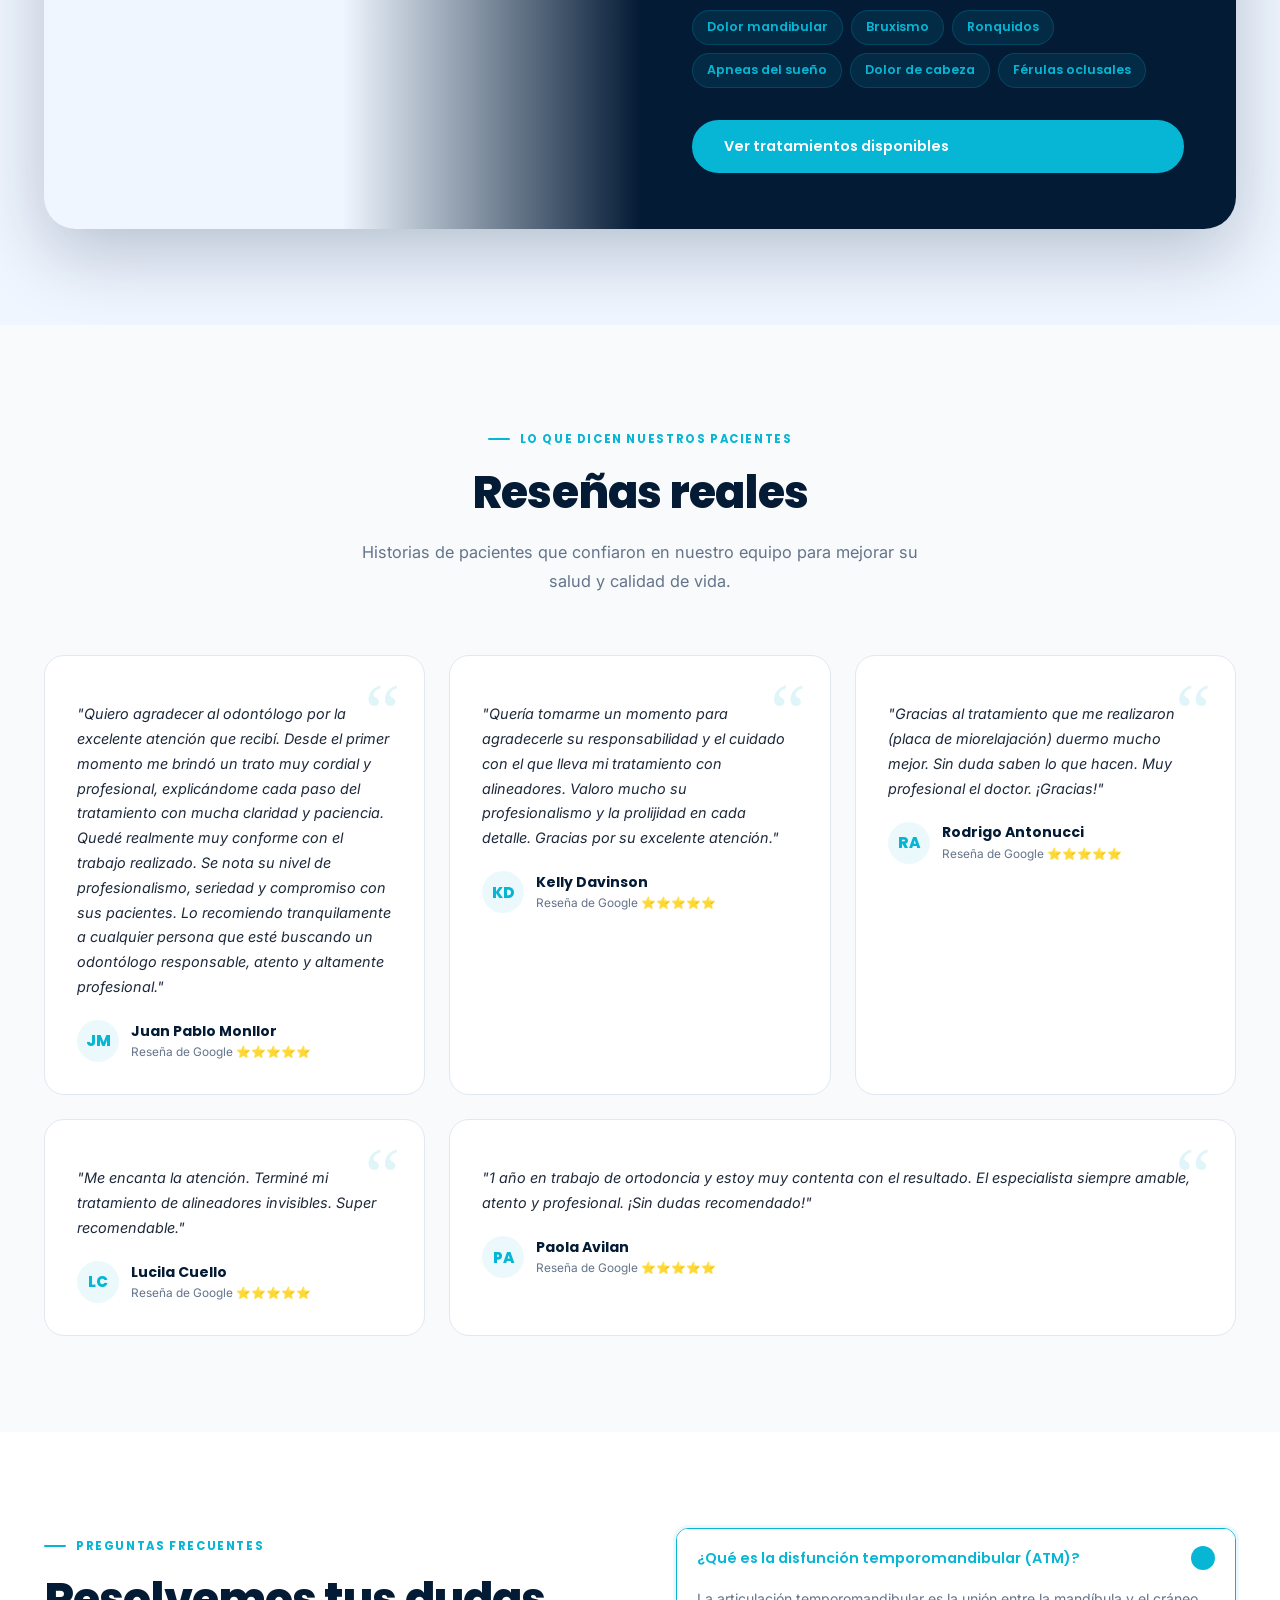
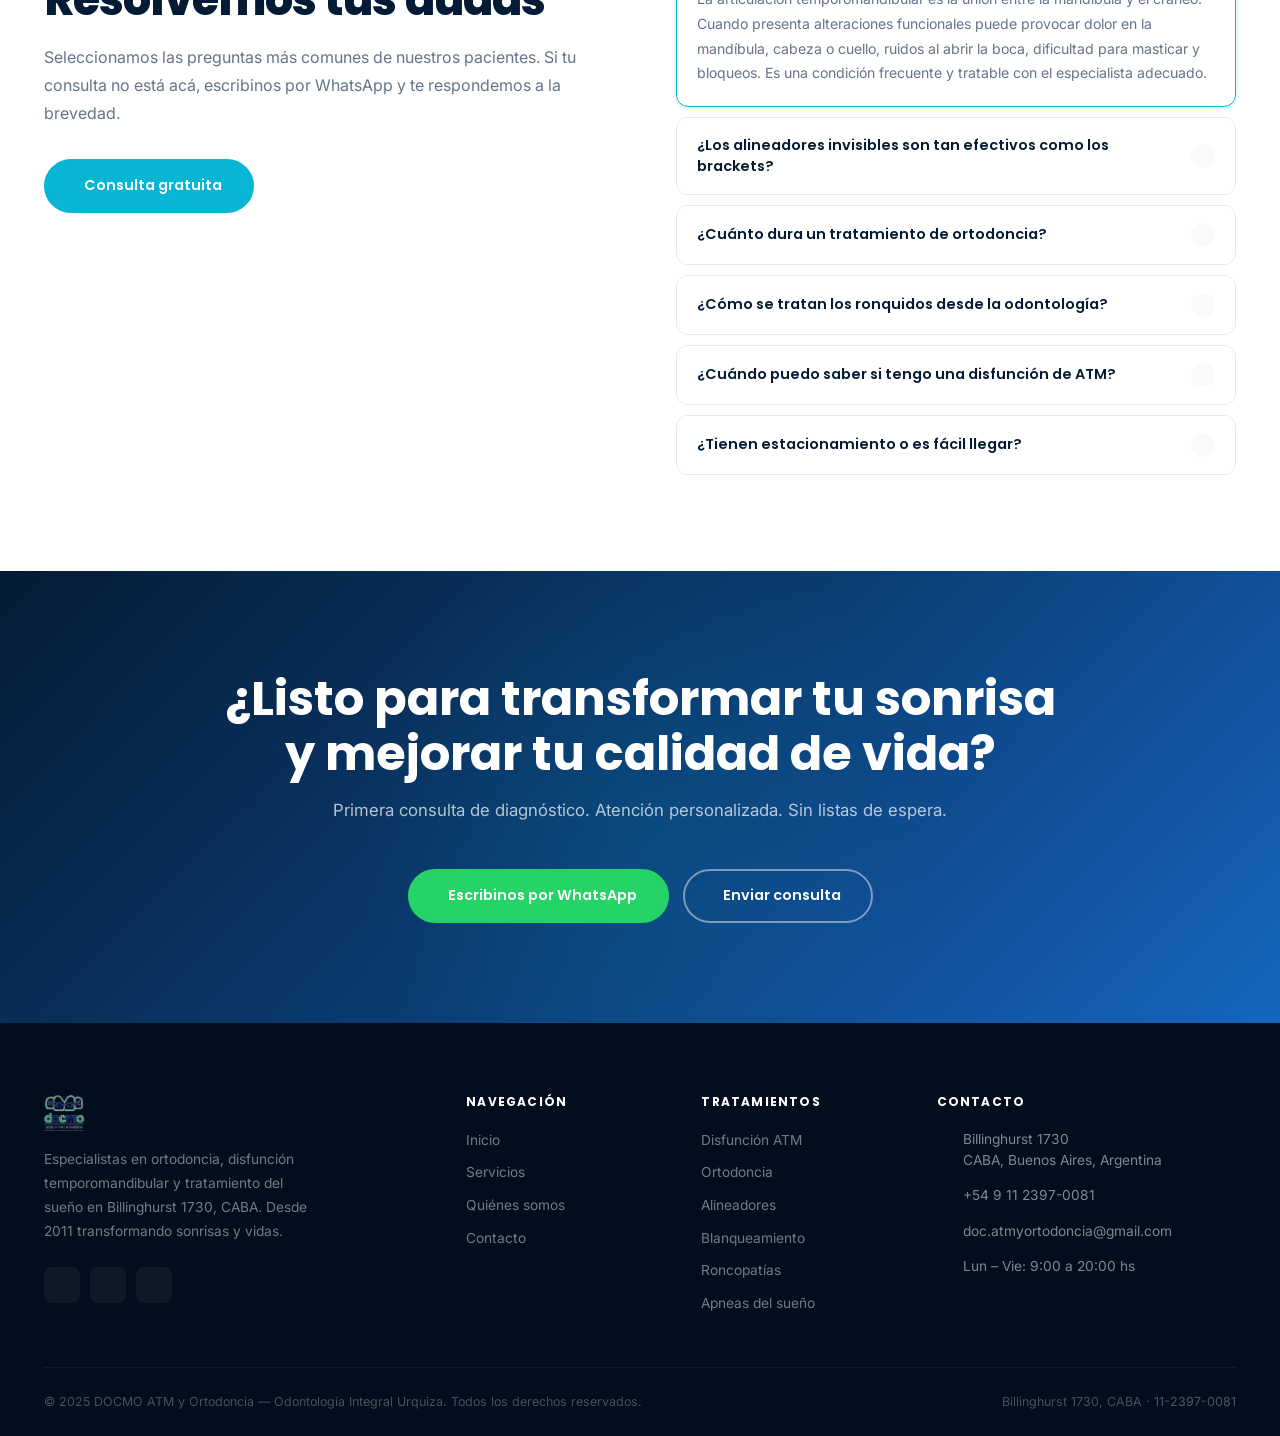
==== commit 43334425: "Add files via upload" ====
--- a/index.html
+++ b/index.html
@@ -37,7 +37,6 @@
   <link rel="preconnect" href="https://fonts.gstatic.com" crossorigin />
   <link rel="preconnect" href="https://www.googletagmanager.com" />
   <link rel="dns-prefetch" href="https://connect.facebook.net" />
-  <link rel="dns-prefetch" href="https://analytics.tiktok.com" />
 
   <!-- Google Tag Manager — reemplazar GTM-XXXXXXX con tu ID de contenedor -->
   <!-- Obtener en: tagmanager.google.com → Crear cuenta → Contenedor web -->
@@ -94,41 +93,6 @@
 <noscript><img height="1" width="1" style="display:none"
 src="https://www.facebook.com/tr?id=TU-META-PIXEL-ID&ev=PageView&noscript=1"/></noscript>
 
-<!-- TikTok Pixel — reemplazar TU-TIKTOK-PIXEL-ID con el ID de tu pixel -->
-<!-- Obtener en: ads.tiktok.com → Activos → Eventos → Crear pixel web -->
-<script>
-!function(w,d,t){w.TiktokAnalyticsObject=t;var ttq=w[t]=w[t]||[];ttq.methods=["page","track","identify",
-"instances","debug","on","off","once","ready","alias","group","enableCookie","disableCookie",
-"holdConsent","revokeConsent","grantConsent"],ttq.setAndDefer=function(t,e){t[e]=function(){
-t.push([e].concat(Array.prototype.slice.call(arguments,0)))}};for(var i=0;i<ttq.methods.length;i++)
-ttq.setAndDefer(ttq,ttq.methods[i]);ttq.instance=function(t){for(var e=ttq._i[t]||[],
-n=0;n<ttq.methods.length;n++)ttq.setAndDefer(e,ttq.methods[n]);return e},ttq.load=function(e,n)
-{var r="https://analytics.tiktok.com/i18n/pixel/events.js",o=n&&n.partner;ttq._i=ttq._i||{},
-ttq._i[e]=[],ttq._i[e]._u=r,ttq._t=ttq._t||{},ttq._t[e]=+new Date,ttq._o=ttq._o||{},
-ttq._o[e]=n||{};n=document.createElement("script");n.type="text/javascript",n.async=!0,
-n.src=r+"?sdkid="+e+"&lib="+t;e=document.getElementsByTagName("script")[0];
-e.parentNode.insertBefore(n,e)};ttq.load('TU-TIKTOK-PIXEL-ID');ttq.page();
-}(window,document,'ttq');
-</script>
-
-<!-- LinkedIn Insight Tag — reemplazar TU-LINKEDIN-PARTNER-ID con tu Partner ID -->
-<!-- Obtener en: linkedin.com/campaignmanager → Activos de cuenta → Insight Tag -->
-<script type="text/javascript">
-_linkedin_partner_id="TU-LINKEDIN-PARTNER-ID";
-window._linkedin_data_partner_ids=window._linkedin_data_partner_ids||[];
-window._linkedin_data_partner_ids.push(_linkedin_partner_id);
-</script>
-<script type="text/javascript">
-(function(l){if(!l){window.lintrk=function(a,b){window.lintrk.q.push([a,b])};
-window.lintrk.q=[]}
-var s=document.getElementsByTagName("script")[0];
-var b=document.createElement("script");
-b.type="text/javascript";b.async=true;
-b.src="https://snap.licdn.com/li.lms-analytics/insight.min.js";
-s.parentNode.insertBefore(b,s);})(window.lintrk);
-</script>
-<noscript><img height="1" width="1" style="display:none;" alt=""
-src="https://px.ads.linkedin.com/collect/?pid=TU-LINKEDIN-PARTNER-ID&fmt=gif"/></noscript>
 
 <!-- ====================================================
      HEADER
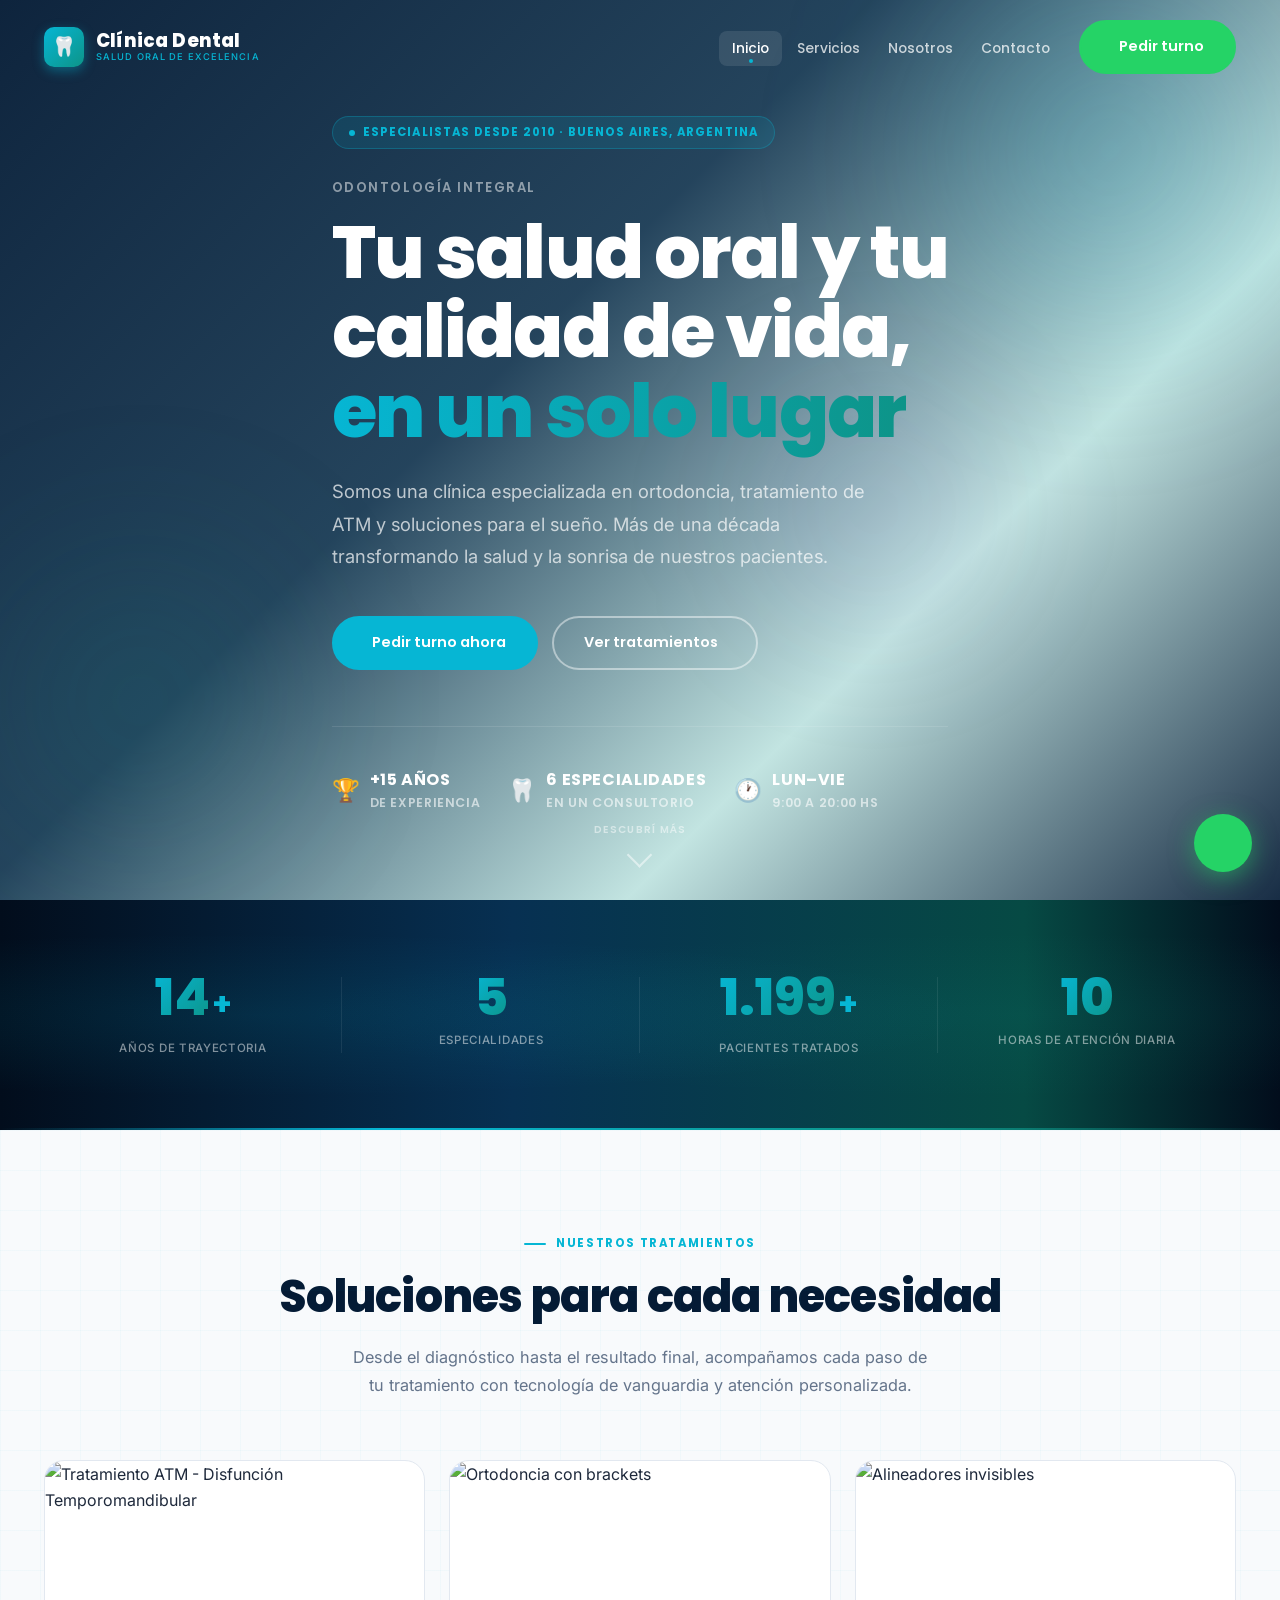
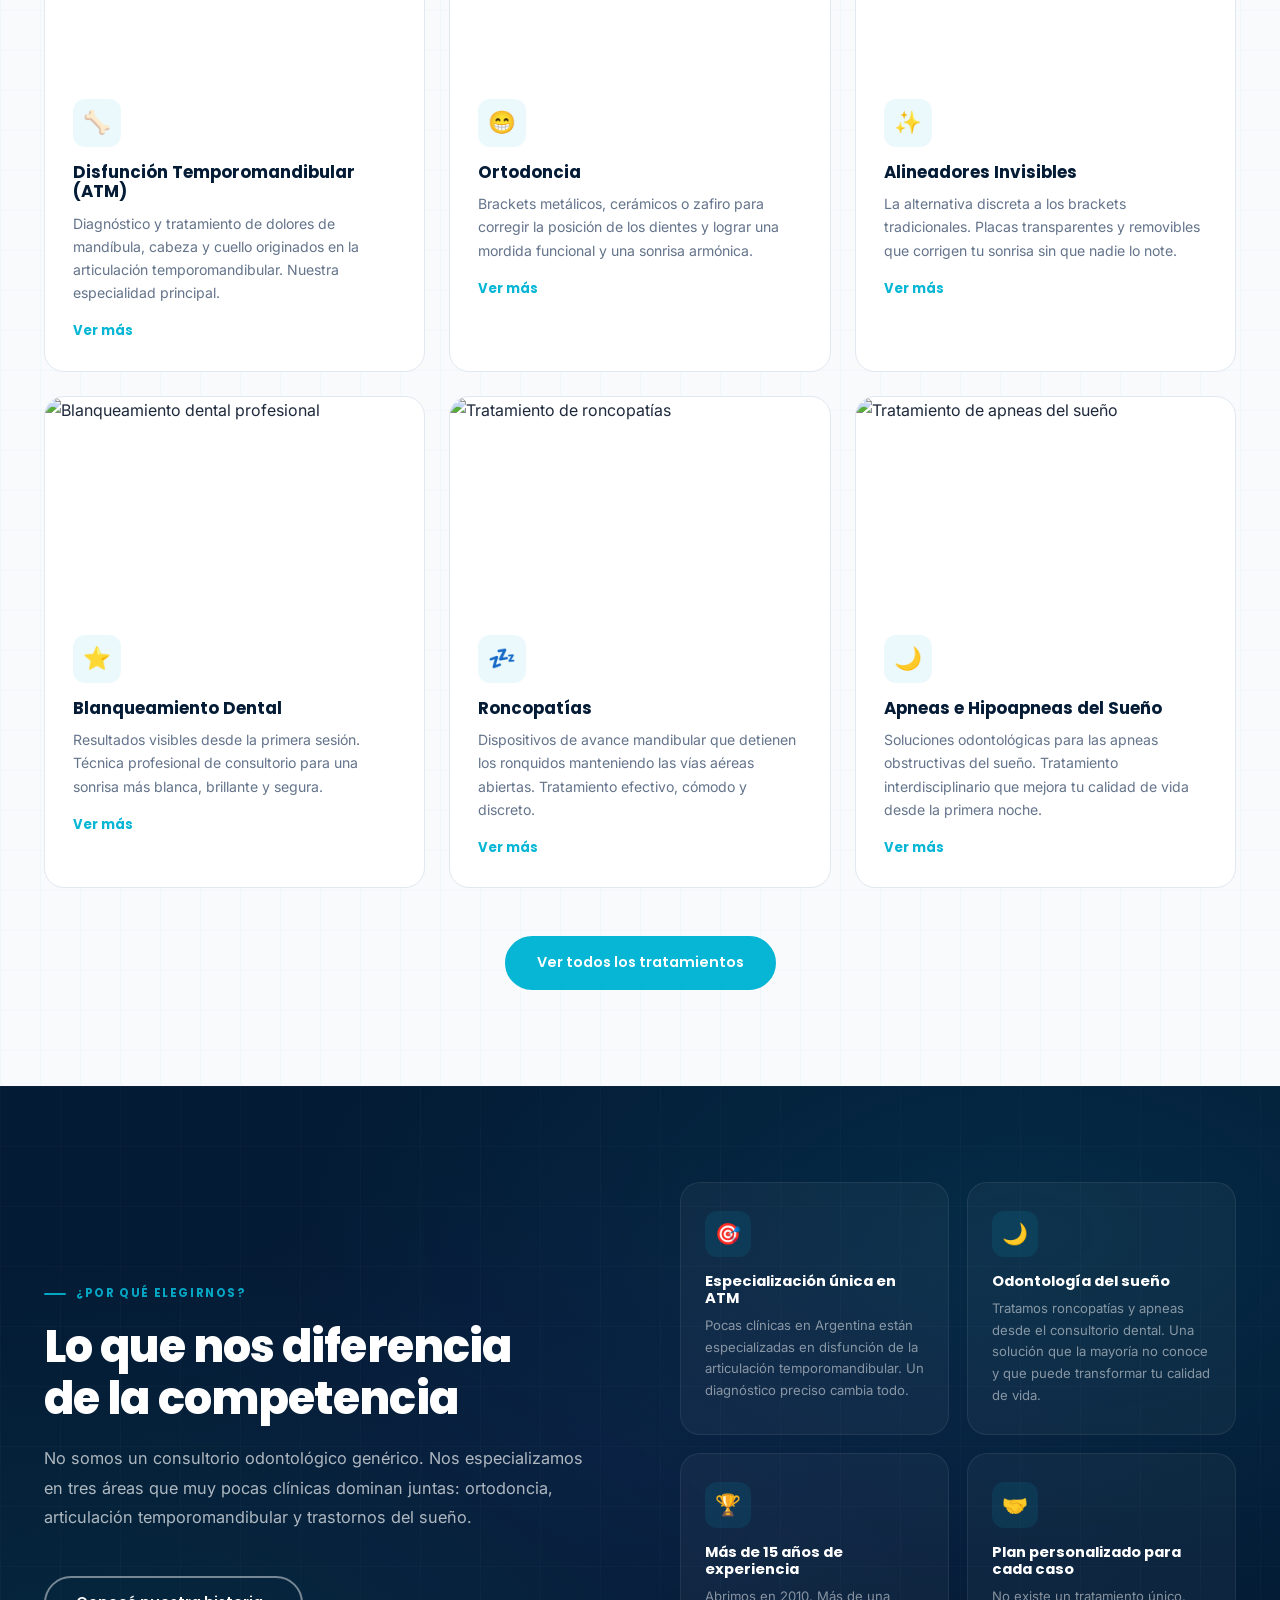
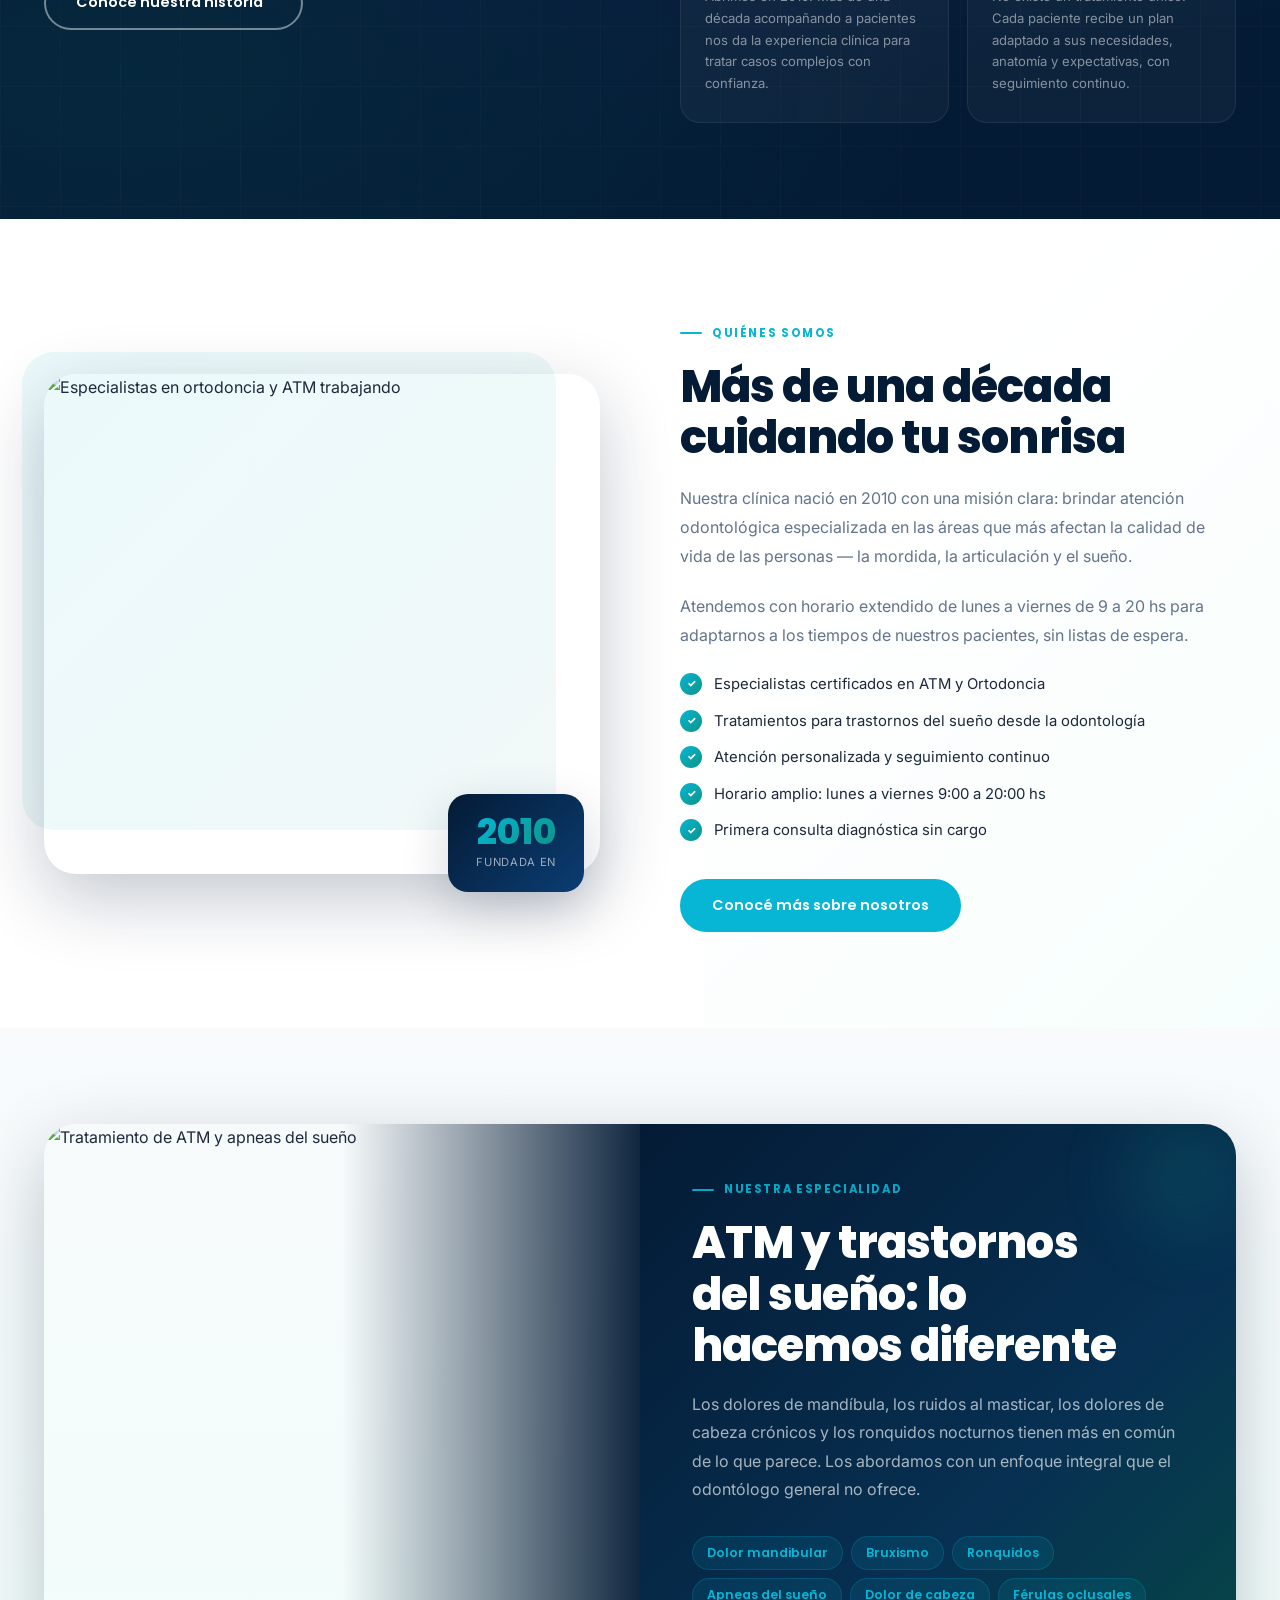
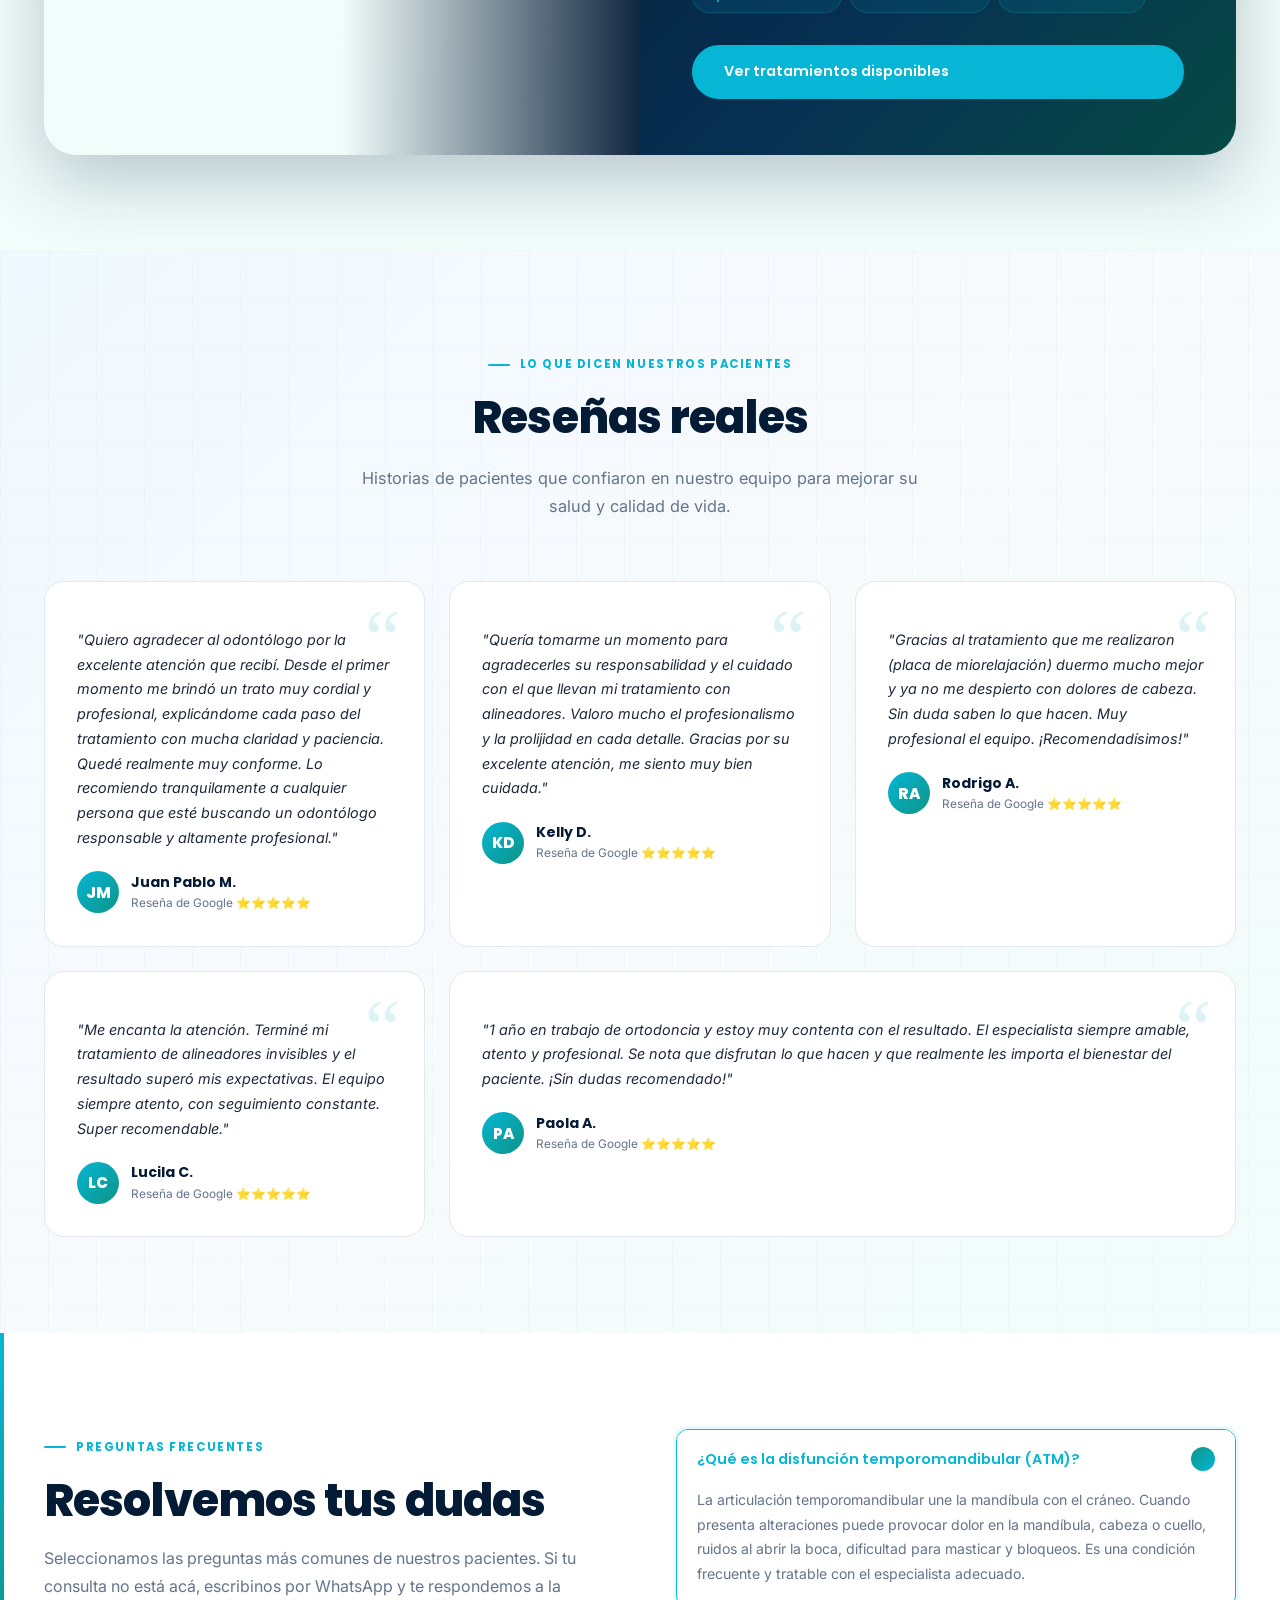
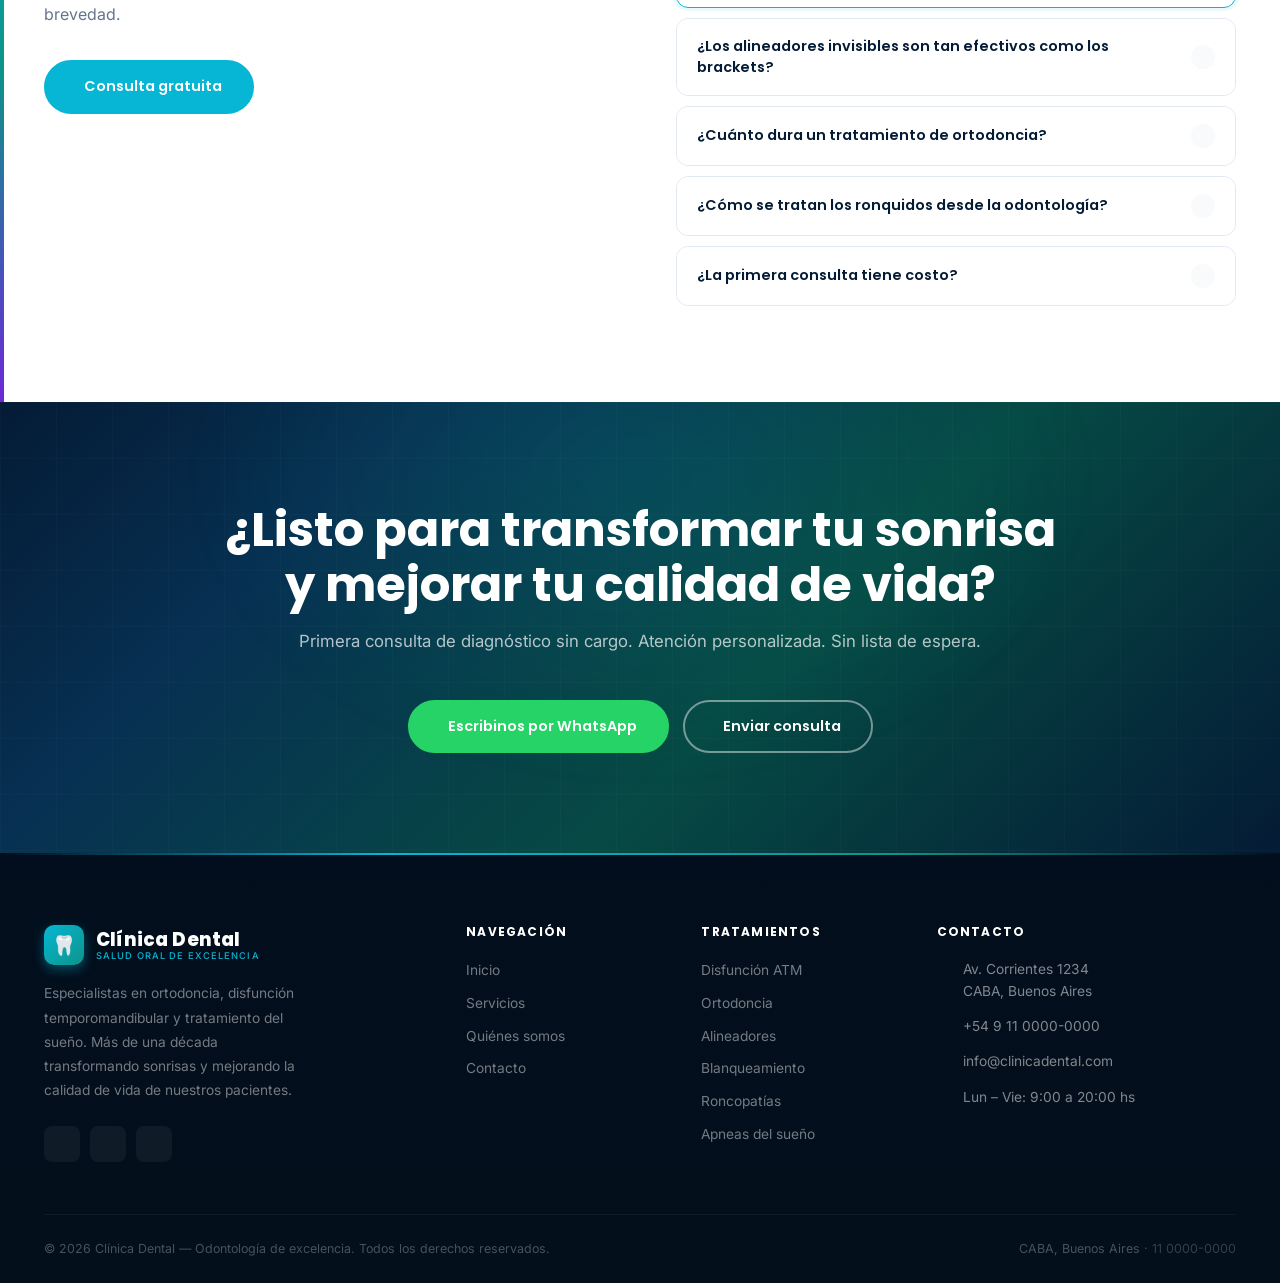
==== commit 9aab119f: "Add files via upload" ====
--- a/index.html
+++ b/index.html
@@ -4,62 +4,25 @@
   <meta charset="UTF-8" />
   <meta name="viewport" content="width=device-width, initial-scale=1.0" />
   <meta name="robots" content="index, follow" />
-
-  <!-- SEO Básico -->
-  <title>DOCMO ATM y Ortodoncia | Especialistas en Ortodoncia, ATM y Sueño en CABA</title>
-  <meta name="description" content="Clínica dental especializada en disfunción temporomandibular (ATM), ortodoncia, alineadores invisibles, blanqueamiento y tratamiento de roncopatías y apneas en Billinghurst 1730, CABA. Desde 2011. ☎ 11-2397-0081" />
-  <meta name="keywords" content="ortodoncia CABA, ATM Buenos Aires, alineadores invisibles Buenos Aires, blanqueamiento dental, roncopatías tratamiento, apneas del sueño odontología, disfunción temporomandibular, Palermo odontología, ortodoncia Billinghurst" />
-  <meta name="author" content="DOCMO ATM y Ortodoncia" />
-  <link rel="canonical" href="https://docmo-atmyortodoncia.com/" />
-
-  <!-- Open Graph -->
+  <title>Clínica Dental | Especialistas en Ortodoncia, ATM y Sueño</title>
+  <meta name="description" content="Clínica dental especializada en disfunción temporomandibular (ATM), ortodoncia, alineadores invisibles, blanqueamiento y tratamiento de roncopatías y apneas. Primera consulta sin cargo." />
+  <meta name="author" content="Clínica Dental" />
+  <link rel="canonical" href="https://www.clinicadental.com/" />
   <meta property="og:type"         content="website" />
-  <meta property="og:site_name"    content="DOCMO ATM y Ortodoncia" />
-  <meta property="og:url"          content="https://docmo-atmyortodoncia.com/" />
-  <meta property="og:title"        content="DOCMO ATM y Ortodoncia | Especialistas en CABA desde 2011" />
-  <meta property="og:description"  content="Ortodoncia, ATM y tratamiento del sueño en Billinghurst 1730, CABA. Más de 14 años cuidando tu salud bucal y calidad de vida." />
-  <meta property="og:image"        content="[URL-DE-IMAGEN-DE-PORTADA-1200x630]" />
-  <meta property="og:image:width"  content="1200" />
-  <meta property="og:image:height" content="630" />
+  <meta property="og:site_name"    content="Clínica Dental" />
+  <meta property="og:url"          content="https://www.clinicadental.com/" />
+  <meta property="og:title"        content="Clínica Dental | Especialistas en Ortodoncia, ATM y Sueño" />
+  <meta property="og:description"  content="Ortodoncia, ATM y tratamiento del sueño. Primera consulta sin cargo." />
+  <meta property="og:image"        content="https://www.clinicadental.com/og-image.png" />
   <meta property="og:locale"       content="es_AR" />
-  <!-- Twitter / X -->
   <meta name="twitter:card"        content="summary_large_image" />
-  <meta name="twitter:title"       content="DOCMO ATM y Ortodoncia | Especialistas en CABA" />
-  <meta name="twitter:description" content="Ortodoncia, ATM y tratamiento del sueño en Billinghurst 1730, CABA." />
-  <meta name="twitter:image"       content="[URL-DE-IMAGEN-DE-PORTADA-1200x630]" />
-
-  <!-- Google Search Console — reemplazar con tu código de verificación -->
-  <!-- Obtener en: search.google.com/search-console → Agregar propiedad → Etiqueta HTML -->
-  <meta name="google-site-verification" content="REEMPLAZAR-CON-TU-CODIGO-DE-VERIFICACION" />
-
-  <!-- Performance: preconexiones -->
+  <meta name="twitter:title"       content="Clínica Dental | Ortodoncia, ATM y Sueño" />
+  <meta name="twitter:image"       content="https://www.clinicadental.com/og-image.png" />
+
   <link rel="preconnect" href="https://fonts.googleapis.com" />
   <link rel="preconnect" href="https://fonts.gstatic.com" crossorigin />
-  <link rel="preconnect" href="https://www.googletagmanager.com" />
-  <link rel="dns-prefetch" href="https://connect.facebook.net" />
-
-  <!-- Google Tag Manager — reemplazar GTM-XXXXXXX con tu ID de contenedor -->
-  <!-- Obtener en: tagmanager.google.com → Crear cuenta → Contenedor web -->
-  <script>(function(w,d,s,l,i){w[l]=w[l]||[];w[l].push({'gtm.start':
-  new Date().getTime(),event:'gtm.js'});var f=d.getElementsByTagName(s)[0],
-  j=d.createElement(s),dl=l!='dataLayer'?'&l='+l:'';j.async=true;j.src=
-  'https://www.googletagmanager.com/gtm.js?id='+i+dl;f.parentNode.insertBefore(j,f);
-  })(window,document,'script','dataLayer','GTM-XXXXXXX');</script>
-
-  <!-- Google Analytics 4 — reemplazar G-XXXXXXXXXX con tu ID de propiedad GA4 -->
-  <!-- Obtener en: analytics.google.com → Nueva propiedad → Flujo de datos web -->
-  <script async src="https://www.googletagmanager.com/gtag/js?id=G-XXXXXXXXXX"></script>
-  <script>
-    window.dataLayer = window.dataLayer || [];
-    function gtag(){dataLayer.push(arguments);}
-    gtag('js', new Date());
-    gtag('config', 'G-XXXXXXXXXX');
-  </script>
-
-  <!-- Fonts: no bloqueante -->
   <link rel="preload" as="style" href="https://fonts.googleapis.com/css2?family=Poppins:wght@400;500;600;700;800&family=Inter:wght@300;400;500;600&display=swap" onload="this.rel='stylesheet'" />
   <noscript><link rel="stylesheet" href="https://fonts.googleapis.com/css2?family=Poppins:wght@400;500;600;700;800&family=Inter:wght@300;400;500;600&display=swap" /></noscript>
-  <!-- Font Awesome: solo solid+brands, no bloqueante -->
   <link rel="preload" as="style" href="https://cdnjs.cloudflare.com/ajax/libs/font-awesome/6.5.0/css/fontawesome.min.css" onload="this.rel='stylesheet'" />
   <link rel="preload" as="style" href="https://cdnjs.cloudflare.com/ajax/libs/font-awesome/6.5.0/css/solid.min.css" onload="this.rel='stylesheet'" />
   <link rel="preload" as="style" href="https://cdnjs.cloudflare.com/ajax/libs/font-awesome/6.5.0/css/brands.min.css" onload="this.rel='stylesheet'" />
@@ -68,39 +31,48 @@
     <link rel="stylesheet" href="https://cdnjs.cloudflare.com/ajax/libs/font-awesome/6.5.0/css/solid.min.css" />
     <link rel="stylesheet" href="https://cdnjs.cloudflare.com/ajax/libs/font-awesome/6.5.0/css/brands.min.css" />
   </noscript>
-  <!-- Styles -->
-  <link rel="stylesheet" href="css/styles.css" />
+  <link rel="stylesheet" href="css/styles.css?v=20260709" />
+
+  <script type="application/ld+json">
+  {
+    "@context": "https://schema.org",
+    "@type": "Dentist",
+    "name": "Clínica Dental",
+    "url": "https://www.clinicadental.com",
+    "description": "Clínica dental especializada en disfunción temporomandibular (ATM), ortodoncia, alineadores invisibles, blanqueamiento y tratamiento de roncopatías y apneas.",
+    "telephone": "+54911-0000-0000",
+    "email": "info@clinicadental.com",
+    "address": {
+      "@type": "PostalAddress",
+      "streetAddress": "Av. Corrientes 1234",
+      "addressLocality": "Ciudad Autónoma de Buenos Aires",
+      "addressRegion": "Buenos Aires",
+      "addressCountry": "AR"
+    },
+    "openingHoursSpecification": [{
+      "@type": "OpeningHoursSpecification",
+      "dayOfWeek": ["Monday","Tuesday","Wednesday","Thursday","Friday"],
+      "opens": "09:00",
+      "closes": "20:00"
+    }],
+    "priceRange": "$$",
+    "medicalSpecialty": ["Orthodontics","Dentistry"],
+    "foundingDate": "2010"
+  }
+  </script>
 </head>
 <body>
 
-<!-- Google Tag Manager (noscript) — poner justo después de <body> -->
-<noscript><iframe src="https://www.googletagmanager.com/ns.html?id=GTM-XXXXXXX"
-height="0" width="0" style="display:none;visibility:hidden"></iframe></noscript>
-
-<!-- Meta Pixel — reemplazar TU-META-PIXEL-ID con el ID numérico de tu Pixel -->
-<!-- Obtener en: business.facebook.com → Fuentes de datos → Pixel → Crear -->
-<script>
-!function(f,b,e,v,n,t,s){if(f.fbq)return;n=f.fbq=function(){
-n.callMethod?n.callMethod.apply(n,arguments):n.queue.push(arguments)};
-if(!f._fbq)f._fbq=n;n.push=n;n.loaded=!0;n.version='2.0';
-n.queue=[];t=b.createElement(e);t.async=!0;
-t.src=v;s=b.getElementsByTagName(e)[0];
-s.parentNode.insertBefore(t,s)}(window,document,'script',
-'https://connect.facebook.net/en_US/fbevents.js');
-fbq('init','TU-META-PIXEL-ID');
-fbq('track','PageView');
-</script>
-<noscript><img height="1" width="1" style="display:none"
-src="https://www.facebook.com/tr?id=TU-META-PIXEL-ID&ev=PageView&noscript=1"/></noscript>
-
-
-<!-- ====================================================
-     HEADER
-     ==================================================== -->
+<div id="scroll-progress"></div>
+
 <header class="header" id="header">
   <div class="container">
     <a href="index.html" class="logo">
-      <img src="logo.png" alt="DOCMO ATM y Ortodoncia" class="logo-img" />
+      <div class="logo-icon-wrap">🦷</div>
+      <div class="logo-text-wrap">
+        <span class="logo-main">Clínica Dental</span>
+        <span class="logo-sub">Salud oral de excelencia</span>
+      </div>
     </a>
     <nav class="nav" id="nav">
       <ul class="nav-links">
@@ -109,7 +81,7 @@
         <li><a href="nosotros.html"  class="nav-link">Nosotros</a></li>
         <li><a href="contacto.html"  class="nav-link">Contacto</a></li>
       </ul>
-      <a href="https://wa.me/5491123970081" class="btn btn-wa nav-wa" target="_blank" rel="noopener">
+      <a href="https://wa.me/5491100000000" class="btn btn-wa nav-wa" target="_blank" rel="noopener">
         <i class="fab fa-whatsapp"></i> Pedir turno
       </a>
     </nav>
@@ -125,24 +97,27 @@
 <section class="hero" id="inicio">
   <div class="hero-bg"></div>
   <div class="hero-overlay"></div>
+  <div class="hero-orb hero-orb-1"></div>
+  <div class="hero-orb hero-orb-2"></div>
+  <div class="hero-orb hero-orb-3"></div>
   <div class="container">
     <div class="hero-content">
       <div class="hero-badge">
         <span class="hero-badge-dot"></span>
-        Especialistas desde 2011 · CABA, Buenos Aires
-      </div>
-      <p class="hero-eyebrow">Odontología Integral Urquiza</p>
+        Especialistas desde 2010 · Buenos Aires, Argentina
+      </div>
+      <p class="hero-eyebrow">Odontología Integral</p>
       <h1 class="hero-title">
         Tu salud oral y tu<br>
         calidad de vida,<br>
         <span class="accent">en un solo lugar</span>
       </h1>
       <p class="hero-sub">
-        Somos la única clínica en Palermo que combina ortodoncia, tratamiento de ATM y
-        soluciones para el sueño. Más de 14 años transformando la salud de nuestros pacientes.
+        Somos una clínica especializada en ortodoncia, tratamiento de ATM y
+        soluciones para el sueño. Más de una década transformando la salud y la sonrisa de nuestros pacientes.
       </p>
       <div class="hero-ctas">
-        <a href="https://wa.me/5491123970081" class="btn btn-cyan" target="_blank" rel="noopener">
+        <a href="https://wa.me/5491100000000" class="btn btn-cyan" target="_blank" rel="noopener">
           <i class="fab fa-whatsapp"></i> Pedir turno ahora
         </a>
         <a href="servicios.html" class="btn btn-ghost">
@@ -152,7 +127,7 @@
       <div class="hero-trust">
         <div class="hero-trust-item">
           <span class="hero-trust-icon">🏆</span>
-          <div class="hero-trust-text"><strong>+14 años</strong>de experiencia</div>
+          <div class="hero-trust-text"><strong>+15 años</strong>de experiencia</div>
         </div>
         <div class="hero-trust-item">
           <span class="hero-trust-icon">🦷</span>
@@ -179,7 +154,7 @@
     <div class="stats-grid">
       <div class="stat-item reveal">
         <div class="stat-row">
-          <span class="stat-number" data-count="14">0</span>
+          <span class="stat-number" data-count="15">0</span>
           <span class="stat-plus">+</span>
         </div>
         <p class="stat-label">Años de trayectoria</p>
@@ -192,7 +167,7 @@
       </div>
       <div class="stat-item reveal d2">
         <div class="stat-row">
-          <span class="stat-number" data-count="1000">0</span>
+          <span class="stat-number" data-count="1200">0</span>
           <span class="stat-plus">+</span>
         </div>
         <p class="stat-label">Pacientes tratados</p>
@@ -238,7 +213,7 @@
       <div class="service-card reveal d1">
         <div class="service-card-img-wrap">
           <img src="https://images.unsplash.com/photo-1606265752439-1f18756aa5fc?auto=format&fit=crop&w=600&q=80"
-               alt="Ortodoncia con brackets en Buenos Aires" class="service-card-img" loading="lazy"/>
+               alt="Ortodoncia con brackets" class="service-card-img" loading="lazy"/>
         </div>
         <div class="service-card-body">
           <div class="service-icon">😁</div>
@@ -251,7 +226,7 @@
       <div class="service-card reveal d2">
         <div class="service-card-img-wrap">
           <img src="https://images.unsplash.com/photo-1564564321837-a57b7070ac4f?auto=format&fit=crop&w=600&q=80"
-               alt="Alineadores invisibles - Alternativa estética a los brackets" class="service-card-img" loading="lazy"/>
+               alt="Alineadores invisibles" class="service-card-img" loading="lazy"/>
         </div>
         <div class="service-card-body">
           <div class="service-icon">✨</div>
@@ -277,7 +252,7 @@
       <div class="service-card reveal d1">
         <div class="service-card-img-wrap">
           <img src="https://images.unsplash.com/photo-1541781774459-bb2af2f05b55?auto=format&fit=crop&w=600&q=80"
-               alt="Tratamiento de roncopatías y ronquidos" class="service-card-img" loading="lazy"/>
+               alt="Tratamiento de roncopatías" class="service-card-img" loading="lazy"/>
         </div>
         <div class="service-card-body">
           <div class="service-icon">💤</div>
@@ -290,7 +265,7 @@
       <div class="service-card reveal d2">
         <div class="service-card-img-wrap">
           <img src="https://images.unsplash.com/photo-1576091160550-2173dba999ef?auto=format&fit=crop&w=600&q=80"
-               alt="Tratamiento de apneas del sueño desde la odontología" class="service-card-img" loading="lazy"/>
+               alt="Tratamiento de apneas del sueño" class="service-card-img" loading="lazy"/>
         </div>
         <div class="service-card-body">
           <div class="service-icon">🌙</div>
@@ -317,8 +292,8 @@
         <span class="section-tag on-dark">¿Por qué elegirnos?</span>
         <h2 class="section-title on-dark">Lo que nos diferencia<br>de la competencia</h2>
         <p class="section-desc on-dark">
-          En DOCMO no somos un consultorio odontológico genérico. Nos especializamos
-          en tres áreas que muy pocas clínicas en CABA dominan juntas: ortodoncia,
+          No somos un consultorio odontológico genérico. Nos especializamos
+          en tres áreas que muy pocas clínicas dominan juntas: ortodoncia,
           articulación temporomandibular y trastornos del sueño.
         </p>
         <a href="nosotros.html" class="btn btn-ghost" style="margin-top:8px">
@@ -329,17 +304,17 @@
         <div class="feature-card reveal d1">
           <div class="feature-icon">🎯</div>
           <h3>Especialización única en ATM</h3>
-          <p>Somos de las pocas clínicas en Buenos Aires especializadas en disfunción de la articulación temporomandibular. Un diagnóstico preciso cambia todo.</p>
+          <p>Pocas clínicas en Argentina están especializadas en disfunción de la articulación temporomandibular. Un diagnóstico preciso cambia todo.</p>
         </div>
         <div class="feature-card reveal d2">
           <div class="feature-icon">🌙</div>
           <h3>Odontología del sueño</h3>
-          <p>Tratamos roncopatías y apneas desde el consultorio dental. Una solución que la mayoría no conoce y que puede transformar la calidad de vida del paciente.</p>
+          <p>Tratamos roncopatías y apneas desde el consultorio dental. Una solución que la mayoría no conoce y que puede transformar tu calidad de vida.</p>
         </div>
         <div class="feature-card reveal d3">
           <div class="feature-icon">🏆</div>
-          <h3>14 años de experiencia real</h3>
-          <p>Abrimos en 2011. Más de una década acompañando a pacientes en Palermo nos da la experiencia clínica para tratar casos complejos con confianza.</p>
+          <h3>Más de 15 años de experiencia</h3>
+          <p>Abrimos en 2010. Más de una década acompañando a pacientes nos da la experiencia clínica para tratar casos complejos con confianza.</p>
         </div>
         <div class="feature-card reveal d4">
           <div class="feature-icon">🤝</div>
@@ -352,38 +327,37 @@
 </section>
 
 <!-- ====================================================
-     SOBRE NOSOTROS (preview)
+     SOBRE NOSOTROS
      ==================================================== -->
 <section class="about section" id="nosotros-preview">
   <div class="container">
     <div class="about-grid">
       <div class="about-img-wrap reveal">
         <img src="https://images.unsplash.com/photo-1622253692010-333f2da6031d?auto=format&fit=crop&w=900&q=80"
-             alt="Especialistas en ortodoncia y ATM de DOCMO trabajando" loading="lazy" />
+             alt="Especialistas en ortodoncia y ATM trabajando" loading="lazy" />
         <div class="about-badge">
-          <div class="about-badge-num">2011</div>
-          <div class="about-badge-lbl">Fundado en</div>
+          <div class="about-badge-num">2010</div>
+          <div class="about-badge-lbl">Fundada en</div>
         </div>
       </div>
       <div class="about-text reveal d2">
         <span class="section-tag">Quiénes somos</span>
         <h2 class="section-title">Más de una década<br>cuidando tu sonrisa</h2>
         <p>
-          DOCMO — Odontología Integral Urquiza nació en 2011 con una misión clara:
+          Nuestra clínica nació en 2010 con una misión clara:
           brindar atención odontológica especializada en las áreas que más afectan
-          la calidad de vida de las personas: la mordida, la articulación y el sueño.
+          la calidad de vida de las personas — la mordida, la articulación y el sueño.
         </p>
         <p>
-          Ubicados en Billinghurst 1730, en el corazón de CABA, atendemos con
-          horario extendido de lunes a viernes de 9 a 20 hs para adaptarnos a
-          los tiempos de nuestros pacientes.
+          Atendemos con horario extendido de lunes a viernes de 9 a 20 hs para adaptarnos a
+          los tiempos de nuestros pacientes, sin listas de espera.
         </p>
         <ul class="about-list">
           <li><span class="check">✓</span> Especialistas certificados en ATM y Ortodoncia</li>
           <li><span class="check">✓</span> Tratamientos para trastornos del sueño desde la odontología</li>
           <li><span class="check">✓</span> Atención personalizada y seguimiento continuo</li>
           <li><span class="check">✓</span> Horario amplio: lunes a viernes 9:00 a 20:00 hs</li>
-          <li><span class="check">✓</span> Ubicación central en CABA — Billinghurst 1730</li>
+          <li><span class="check">✓</span> Primera consulta diagnóstica sin cargo</li>
         </ul>
         <a href="nosotros.html" class="btn btn-cyan">Conocé más sobre nosotros</a>
       </div>
@@ -392,7 +366,7 @@
 </section>
 
 <!-- ====================================================
-     ESPECIALIDAD DESTACADA — ATM Y SUEÑO
+     ESPECIALIDAD DESTACADA
      ==================================================== -->
 <section class="specialty">
   <div class="container">
@@ -406,8 +380,8 @@
         <h2 class="section-title on-dark">ATM y trastornos<br>del sueño: lo hacemos diferente</h2>
         <p>
           Los dolores de mandíbula, los ruidos al masticar, los dolores de cabeza crónicos
-          y los ronquidos nocturnos tienen más en común de lo que parece. En DOCMO abordamos
-          estas condiciones con un enfoque integral que el odontólogo general no ofrece.
+          y los ronquidos nocturnos tienen más en común de lo que parece. Los abordamos
+          con un enfoque integral que el odontólogo general no ofrece.
         </p>
         <div class="specialty-tags">
           <span class="specialty-tag">Dolor mandibular</span>
@@ -433,19 +407,18 @@
       <h2 class="section-title">Reseñas reales</h2>
       <p class="section-desc">Historias de pacientes que confiaron en nuestro equipo para mejorar su salud y calidad de vida.</p>
     </div>
-
-    <div class="testimonials-grid" style="grid-template-columns:repeat(3,1fr);">
+    <div class="testimonials-grid">
 
       <div class="tcard reveal">
         <div class="tcard-stars">
           <i class="fas fa-star"></i><i class="fas fa-star"></i><i class="fas fa-star"></i>
           <i class="fas fa-star"></i><i class="fas fa-star"></i>
         </div>
-        <p class="tcard-text">"Quiero agradecer al odontólogo por la excelente atención que recibí. Desde el primer momento me brindó un trato muy cordial y profesional, explicándome cada paso del tratamiento con mucha claridad y paciencia. Quedé realmente muy conforme con el trabajo realizado. Se nota su nivel de profesionalismo, seriedad y compromiso con sus pacientes. Lo recomiendo tranquilamente a cualquier persona que esté buscando un odontólogo responsable, atento y altamente profesional."</p>
+        <p class="tcard-text">"Quiero agradecer al odontólogo por la excelente atención que recibí. Desde el primer momento me brindó un trato muy cordial y profesional, explicándome cada paso del tratamiento con mucha claridad y paciencia. Quedé realmente muy conforme. Lo recomiendo tranquilamente a cualquier persona que esté buscando un odontólogo responsable y altamente profesional."</p>
         <div class="tcard-author">
           <div class="tcard-avatar">JM</div>
           <div>
-            <div class="tcard-name">Juan Pablo Monllor</div>
+            <div class="tcard-name">Juan Pablo M.</div>
             <div class="tcard-via">Reseña de Google ⭐⭐⭐⭐⭐</div>
           </div>
         </div>
@@ -456,11 +429,11 @@
           <i class="fas fa-star"></i><i class="fas fa-star"></i><i class="fas fa-star"></i>
           <i class="fas fa-star"></i><i class="fas fa-star"></i>
         </div>
-        <p class="tcard-text">"Quería tomarme un momento para agradecerle su responsabilidad y el cuidado con el que lleva mi tratamiento con alineadores. Valoro mucho su profesionalismo y la prolijidad en cada detalle. Gracias por su excelente atención."</p>
+        <p class="tcard-text">"Quería tomarme un momento para agradecerles su responsabilidad y el cuidado con el que llevan mi tratamiento con alineadores. Valoro mucho el profesionalismo y la prolijidad en cada detalle. Gracias por su excelente atención, me siento muy bien cuidada."</p>
         <div class="tcard-author">
           <div class="tcard-avatar">KD</div>
           <div>
-            <div class="tcard-name">Kelly Davinson</div>
+            <div class="tcard-name">Kelly D.</div>
             <div class="tcard-via">Reseña de Google ⭐⭐⭐⭐⭐</div>
           </div>
         </div>
@@ -471,41 +444,41 @@
           <i class="fas fa-star"></i><i class="fas fa-star"></i><i class="fas fa-star"></i>
           <i class="fas fa-star"></i><i class="fas fa-star"></i>
         </div>
-        <p class="tcard-text">"Gracias al tratamiento que me realizaron (placa de miorelajación) duermo mucho mejor. Sin duda saben lo que hacen. Muy profesional el doctor. ¡Gracias!"</p>
+        <p class="tcard-text">"Gracias al tratamiento que me realizaron (placa de miorelajación) duermo mucho mejor y ya no me despierto con dolores de cabeza. Sin duda saben lo que hacen. Muy profesional el equipo. ¡Recomendadísimos!"</p>
         <div class="tcard-author">
           <div class="tcard-avatar">RA</div>
           <div>
-            <div class="tcard-name">Rodrigo Antonucci</div>
+            <div class="tcard-name">Rodrigo A.</div>
             <div class="tcard-via">Reseña de Google ⭐⭐⭐⭐⭐</div>
           </div>
         </div>
       </div>
 
-      <div class="tcard reveal d1" style="grid-column:1/span 1">
+      <div class="tcard reveal">
         <div class="tcard-stars">
           <i class="fas fa-star"></i><i class="fas fa-star"></i><i class="fas fa-star"></i>
           <i class="fas fa-star"></i><i class="fas fa-star"></i>
         </div>
-        <p class="tcard-text">"Me encanta la atención. Terminé mi tratamiento de alineadores invisibles. Super recomendable."</p>
+        <p class="tcard-text">"Me encanta la atención. Terminé mi tratamiento de alineadores invisibles y el resultado superó mis expectativas. El equipo siempre atento, con seguimiento constante. Super recomendable."</p>
         <div class="tcard-author">
           <div class="tcard-avatar">LC</div>
           <div>
-            <div class="tcard-name">Lucila Cuello</div>
+            <div class="tcard-name">Lucila C.</div>
             <div class="tcard-via">Reseña de Google ⭐⭐⭐⭐⭐</div>
           </div>
         </div>
       </div>
 
-      <div class="tcard reveal d2" style="grid-column:2/span 2">
+      <div class="tcard reveal d1" style="grid-column: 2 / span 2;">
         <div class="tcard-stars">
           <i class="fas fa-star"></i><i class="fas fa-star"></i><i class="fas fa-star"></i>
           <i class="fas fa-star"></i><i class="fas fa-star"></i>
         </div>
-        <p class="tcard-text">"1 año en trabajo de ortodoncia y estoy muy contenta con el resultado. El especialista siempre amable, atento y profesional. ¡Sin dudas recomendado!"</p>
+        <p class="tcard-text">"1 año en trabajo de ortodoncia y estoy muy contenta con el resultado. El especialista siempre amable, atento y profesional. Se nota que disfrutan lo que hacen y que realmente les importa el bienestar del paciente. ¡Sin dudas recomendado!"</p>
         <div class="tcard-author">
           <div class="tcard-avatar">PA</div>
           <div>
-            <div class="tcard-name">Paola Avilan</div>
+            <div class="tcard-name">Paola A.</div>
             <div class="tcard-via">Reseña de Google ⭐⭐⭐⭐⭐</div>
           </div>
         </div>
@@ -529,7 +502,7 @@
           Si tu consulta no está acá, escribinos por WhatsApp y te respondemos
           a la brevedad.
         </p>
-        <a href="https://wa.me/5491123970081" class="btn btn-cyan" target="_blank" rel="noopener">
+        <a href="https://wa.me/5491100000000" class="btn btn-cyan" target="_blank" rel="noopener">
           <i class="fab fa-whatsapp"></i> Consulta gratuita
         </a>
       </div>
@@ -541,7 +514,7 @@
             <span class="faq-icon"><i class="fas fa-chevron-down"></i></span>
           </button>
           <div class="faq-a">
-            <p>La articulación temporomandibular es la unión entre la mandíbula y el cráneo. Cuando presenta alteraciones funcionales puede provocar dolor en la mandíbula, cabeza o cuello, ruidos al abrir la boca, dificultad para masticar y bloqueos. Es una condición frecuente y tratable con el especialista adecuado.</p>
+            <p>La articulación temporomandibular une la mandíbula con el cráneo. Cuando presenta alteraciones puede provocar dolor en la mandíbula, cabeza o cuello, ruidos al abrir la boca, dificultad para masticar y bloqueos. Es una condición frecuente y tratable con el especialista adecuado.</p>
           </div>
         </div>
 
@@ -551,7 +524,7 @@
             <span class="faq-icon"><i class="fas fa-chevron-down"></i></span>
           </button>
           <div class="faq-a">
-            <p>Para la mayoría de los casos, sí. Los alineadores modernos pueden tratar desde correcciones leves hasta casos moderados-severos, con la ventaja adicional de ser casi invisibles y removibles. Durante la primera consulta evaluamos tu caso y determinamos cuál es la mejor opción para vos.</p>
+            <p>Para la mayoría de los casos, sí. Los alineadores modernos pueden tratar desde correcciones leves hasta casos moderados-severos, con la ventaja de ser casi invisibles y removibles. En la primera consulta evaluamos tu caso y determinamos cuál es la mejor opción.</p>
           </div>
         </div>
 
@@ -571,27 +544,17 @@
             <span class="faq-icon"><i class="fas fa-chevron-down"></i></span>
           </button>
           <div class="faq-a">
-            <p>Mediante dispositivos de avance mandibular (férulas) que reposicionan suavemente la mandíbula durante el sueño, manteniendo las vías aéreas abiertas y eliminando o reduciendo significativamente los ronquidos. Es un tratamiento cómodo, discreto y con alta tasa de éxito.</p>
+            <p>Mediante dispositivos de avance mandibular que reposicionan suavemente la mandíbula durante el sueño, manteniendo las vías aéreas abiertas y eliminando o reduciendo significativamente los ronquidos. Es cómodo, discreto y con alta tasa de éxito.</p>
           </div>
         </div>
 
         <div class="faq-item">
           <button class="faq-q">
-            ¿Cuándo puedo saber si tengo una disfunción de ATM?
+            ¿La primera consulta tiene costo?
             <span class="faq-icon"><i class="fas fa-chevron-down"></i></span>
           </button>
           <div class="faq-a">
-            <p>Los síntomas más comunes son: dolor o clic en la mandíbula al abrir/cerrar la boca, dolores de cabeza frecuentes (especialmente por las mañanas), dolor de cuello o en los oídos, y dificultad para abrir la boca completamente. Si tenés alguno de estos síntomas, una consulta de diagnóstico puede darte claridad.</p>
-          </div>
-        </div>
-
-        <div class="faq-item">
-          <button class="faq-q">
-            ¿Tienen estacionamiento o es fácil llegar?
-            <span class="faq-icon"><i class="fas fa-chevron-down"></i></span>
-          </button>
-          <div class="faq-a">
-            <p>Estamos en Billinghurst 1730, CABA, zona de Palermo. Hay transporte público cercano y estacionamiento en los alrededores. Podés consultarnos por WhatsApp si necesitás indicaciones específicas desde tu punto de partida.</p>
+            <p>No. La primera consulta diagnóstica es completamente sin cargo. Queremos que puedas conocernos y que nosotros podamos evaluar tu caso con tranquilidad antes de proponerte cualquier tratamiento.</p>
           </div>
         </div>
 
@@ -606,9 +569,9 @@
 <section class="cta-banner">
   <div class="container">
     <h2 class="reveal">¿Listo para transformar tu sonrisa<br>y mejorar tu calidad de vida?</h2>
-    <p class="reveal d1">Primera consulta de diagnóstico. Atención personalizada. Sin listas de espera.</p>
+    <p class="reveal d1">Primera consulta de diagnóstico sin cargo. Atención personalizada. Sin lista de espera.</p>
     <div class="cta-btns reveal d2">
-      <a href="https://wa.me/5491123970081" class="btn btn-wa" target="_blank" rel="noopener">
+      <a href="https://wa.me/5491100000000" class="btn btn-wa" target="_blank" rel="noopener">
         <i class="fab fa-whatsapp"></i> Escribinos por WhatsApp
       </a>
       <a href="contacto.html" class="btn btn-ghost">
@@ -626,13 +589,17 @@
     <div class="footer-grid">
       <div class="footer-brand">
         <a href="index.html" class="logo">
-          <img src="logo.png" alt="DOCMO ATM y Ortodoncia" class="logo-img" />
+          <div class="logo-icon-wrap">🦷</div>
+          <div class="logo-text-wrap">
+            <span class="logo-main">Clínica Dental</span>
+            <span class="logo-sub">Salud oral de excelencia</span>
+          </div>
         </a>
-        <p>Especialistas en ortodoncia, disfunción temporomandibular y tratamiento del sueño en Billinghurst 1730, CABA. Desde 2011 transformando sonrisas y vidas.</p>
+        <p>Especialistas en ortodoncia, disfunción temporomandibular y tratamiento del sueño. Más de una década transformando sonrisas y mejorando la calidad de vida de nuestros pacientes.</p>
         <div class="social-row">
-          <a href="#" class="social-btn" aria-label="Instagram" target="_blank" rel="noopener"><i class="fab fa-instagram"></i></a>
-          <a href="#" class="social-btn" aria-label="Facebook"  target="_blank" rel="noopener"><i class="fab fa-facebook-f"></i></a>
-          <a href="https://wa.me/5491123970081" class="social-btn" aria-label="WhatsApp" target="_blank" rel="noopener"><i class="fab fa-whatsapp"></i></a>
+          <a href="#" class="social-btn" aria-label="Instagram"><i class="fab fa-instagram"></i></a>
+          <a href="#" class="social-btn" aria-label="Facebook"><i class="fab fa-facebook-f"></i></a>
+          <a href="https://wa.me/5491100000000" class="social-btn" aria-label="WhatsApp"><i class="fab fa-whatsapp"></i></a>
         </div>
       </div>
       <div class="footer-col">
@@ -659,15 +626,15 @@
         <h4>Contacto</h4>
         <div class="footer-contact-row">
           <i class="fas fa-map-marker-alt"></i>
-          <span>Billinghurst 1730<br>CABA, Buenos Aires, Argentina</span>
+          <span>Av. Corrientes 1234<br>CABA, Buenos Aires</span>
         </div>
         <div class="footer-contact-row">
           <i class="fas fa-phone"></i>
-          <a href="tel:+5491123970081">+54 9 11 2397-0081</a>
+          <a href="tel:+5491100000000">+54 9 11 0000-0000</a>
         </div>
         <div class="footer-contact-row">
           <i class="fas fa-envelope"></i>
-          <a href="mailto:doc.atmyortodoncia@gmail.com">doc.atmyortodoncia@gmail.com</a>
+          <a href="mailto:info@clinicadental.com">info@clinicadental.com</a>
         </div>
         <div class="footer-contact-row">
           <i class="fas fa-clock"></i>
@@ -676,64 +643,16 @@
       </div>
     </div>
     <div class="footer-bottom">
-      <p>© 2025 DOCMO ATM y Ortodoncia — Odontología Integral Urquiza. Todos los derechos reservados.</p>
-      <p>Billinghurst 1730, CABA · <a href="tel:+5491123970081" style="color:rgba(255,255,255,0.3)">11-2397-0081</a></p>
+      <p>© 2026 Clínica Dental — Odontología de excelencia. Todos los derechos reservados.</p>
+      <p>CABA, Buenos Aires · <a href="tel:+5491100000000" style="color:rgba(255,255,255,0.2)">11 0000-0000</a></p>
     </div>
   </div>
 </footer>
 
-<!-- Floating WhatsApp -->
-<a href="https://wa.me/5491123970081" class="wa-float" target="_blank" rel="noopener" aria-label="Contactar por WhatsApp">
+<a href="https://wa.me/5491100000000" class="wa-float" target="_blank" rel="noopener" aria-label="WhatsApp">
   <i class="fab fa-whatsapp"></i>
 </a>
 
-<!-- Schema.org: Dentist (negocio principal) -->
-<script type="application/ld+json">
-{
-  "@context": "https://schema.org",
-  "@type": "Dentist",
-  "name": "DOCMO ATM y Ortodoncia",
-  "alternateName": "Odontología Integral Urquiza",
-  "url": "https://docmo-atmyortodoncia.com",
-  "description": "Clínica dental especializada en disfunción temporomandibular (ATM), ortodoncia, alineadores invisibles, blanqueamiento y tratamiento de roncopatías y apneas del sueño en CABA, Buenos Aires.",
-  "telephone": "+541123970081",
-  "email": "doc.atmyortodoncia@gmail.com",
-  "address": {
-    "@type": "PostalAddress",
-    "streetAddress": "Billinghurst 1730",
-    "addressLocality": "Ciudad Autónoma de Buenos Aires",
-    "addressRegion": "Buenos Aires",
-    "addressCountry": "AR"
-  },
-  "openingHoursSpecification": [
-    {
-      "@type": "OpeningHoursSpecification",
-      "dayOfWeek": ["Monday","Tuesday","Wednesday","Thursday","Friday"],
-      "opens": "09:00",
-      "closes": "20:00"
-    }
-  ],
-  "sameAs": [
-    "[URL-INSTAGRAM]",
-    "[URL-FACEBOOK]"
-  ],
-  "priceRange": "$$",
-  "medicalSpecialty": ["Orthodontics","Dentistry"],
-  "foundingDate": "2011"
-}
-</script>
-
-<!-- Schema.org: WebSite con SearchAction -->
-<script type="application/ld+json">
-{
-  "@context": "https://schema.org",
-  "@type": "WebSite",
-  "name": "DOCMO ATM y Ortodoncia",
-  "url": "https://docmo-atmyortodoncia.com",
-  "description": "Especialistas en ortodoncia, ATM y tratamiento del sueño en CABA desde 2011."
-}
-</script>
-
-<script src="js/main.js"></script>
+<script src="js/main.js?v=20260709"></script>
 </body>
 </html>
--- a/css/styles.css
+++ b/css/styles.css
@@ -1,18 +1,23 @@
 /* ============================================================
-   DOCMO ATM y Ortodoncia — Styles
+   Clínica Dental — Styles
    ============================================================ */
 
 :root {
   --navy:        #041B35;
   --navy-mid:    #0B3D73;
-  --blue:        #1565C0;
+  --navy-deep:   #020D1C;
+  --teal:        #0D9488;
+  --teal-mid:    #0F766E;
   --cyan:        #06B6D4;
   --cyan-dark:   #0891B2;
   --cyan-bg:     rgba(6,182,212,0.08);
+  --violet:      #6D28D9;
+  --violet-mid:  #7C3AED;
   --text:        #1E293B;
   --text-muted:  #64748B;
   --bg:          #F8FAFC;
   --bg-blue:     #EFF6FF;
+  --bg-teal:     #F0FDFA;
   --white:       #FFFFFF;
   --border:      #E2E8F0;
   --green-wa:    #25D366;
@@ -42,9 +47,9 @@
   overflow-x: hidden;
   -webkit-font-smoothing: antialiased;
 }
-::-webkit-scrollbar { width: 5px; }
+::-webkit-scrollbar { width: 4px; }
 ::-webkit-scrollbar-track { background: var(--bg); }
-::-webkit-scrollbar-thumb { background: var(--cyan); border-radius: 3px; }
+::-webkit-scrollbar-thumb { background: linear-gradient(var(--cyan), var(--teal)); border-radius: 3px; }
 a { text-decoration: none; color: inherit; }
 img { max-width: 100%; height: auto; display: block; }
 ul { list-style: none; }
@@ -55,6 +60,17 @@
   line-height: 1.15;
   font-weight: 700;
   color: var(--navy);
+}
+
+/* ---- Scroll progress bar ---- */
+#scroll-progress {
+  position: fixed;
+  top: 0; left: 0;
+  height: 3px;
+  width: 0%;
+  background: linear-gradient(90deg, var(--cyan), var(--teal), var(--violet));
+  z-index: 2000;
+  transition: width 0.1s linear;
 }
 
 /* ---- Layout helpers ---- */
@@ -83,6 +99,8 @@
 }
 .section-tag.on-dark { color: rgba(6,182,212,0.9); }
 .section-tag.on-dark::before { background: rgba(6,182,212,0.9); }
+.section-tag.teal { color: var(--teal); }
+.section-tag.teal::before { background: var(--teal); }
 
 .section-title {
   font-size: clamp(1.75rem, 4vw, 2.8rem);
@@ -119,6 +137,8 @@
 }
 .btn-cyan   { background: var(--cyan); color: var(--white); border-color: var(--cyan); }
 .btn-cyan:hover { background: var(--cyan-dark); border-color: var(--cyan-dark); transform: translateY(-2px); box-shadow: 0 8px 24px rgba(6,182,212,0.4); }
+.btn-teal   { background: var(--teal); color: var(--white); border-color: var(--teal); }
+.btn-teal:hover { background: var(--teal-mid); transform: translateY(-2px); box-shadow: 0 8px 24px rgba(13,148,136,0.4); }
 .btn-ghost  { background: transparent; color: var(--white); border-color: rgba(255,255,255,0.45); }
 .btn-ghost:hover { background: rgba(255,255,255,0.1); border-color: var(--white); transform: translateY(-2px); }
 .btn-outline-dark { background: transparent; color: var(--navy); border-color: var(--border); }
@@ -137,36 +157,46 @@
   transition: var(--t);
 }
 .header.scrolled {
-  background: var(--navy);
+  background: rgba(4,27,53,0.97);
+  backdrop-filter: blur(16px);
+  -webkit-backdrop-filter: blur(16px);
   padding: 12px 0;
   box-shadow: 0 4px 32px rgba(4,27,53,0.45);
 }
 .header .container { display: flex; align-items: center; justify-content: space-between; }
 
-.logo { display: flex; align-items: center; line-height: 1; }
-.logo-img {
-  height: 44px;
-  width: auto;
-  object-fit: contain;
-  display: block;
-}
-.footer-brand .logo-img {
-  height: 36px;
-}
-/* fallback spans por si el logo no carga */
+/* Logo text-based */
+.logo {
+  display: flex;
+  align-items: center;
+  gap: 12px;
+  text-decoration: none;
+}
+.logo-icon-wrap {
+  width: 40px; height: 40px;
+  background: linear-gradient(135deg, var(--cyan), var(--teal));
+  border-radius: 10px;
+  display: flex;
+  align-items: center;
+  justify-content: center;
+  font-size: 1.2rem;
+  flex-shrink: 0;
+  box-shadow: 0 4px 12px rgba(6,182,212,0.4);
+}
+.logo-text-wrap { display: flex; flex-direction: column; line-height: 1; }
 .logo-main {
   font-family: var(--font-head);
-  font-size: 1.45rem;
+  font-size: 1.15rem;
   font-weight: 800;
   color: var(--white);
-  letter-spacing: 0.02em;
+  letter-spacing: 0.01em;
 }
 .logo-sub {
-  font-size: 0.62rem;
+  font-size: 0.58rem;
   font-family: var(--font-body);
   color: var(--cyan);
   font-weight: 500;
-  letter-spacing: 0.1em;
+  letter-spacing: 0.12em;
   text-transform: uppercase;
   margin-top: 2px;
 }
@@ -213,7 +243,7 @@
 .hamburger.open span:nth-child(3) { transform: translateY(-7px) rotate(-45deg); }
 
 /* ============================================================
-   HERO
+   HERO — dark + photo + animated orbs
    ============================================================ */
 .hero {
   position: relative;
@@ -237,14 +267,56 @@
   inset: 0;
   background: linear-gradient(
     135deg,
-    rgba(4,27,53,0.94) 0%,
-    rgba(11,61,115,0.82) 60%,
-    rgba(4,27,53,0.90) 100%
+    rgba(4,27,53,0.96) 0%,
+    rgba(6,42,70,0.88) 40%,
+    rgba(13,148,136,0.25) 70%,
+    rgba(4,27,53,0.92) 100%
   );
   z-index: 1;
 }
+
+/* Animated orbs */
+.hero-orb {
+  position: absolute;
+  border-radius: 50%;
+  filter: blur(80px);
+  pointer-events: none;
+  z-index: 1;
+}
+.hero-orb-1 {
+  width: 500px; height: 500px;
+  background: radial-gradient(circle, rgba(6,182,212,0.22) 0%, transparent 70%);
+  top: -100px; right: -80px;
+  animation: orb-drift-1 12s ease-in-out infinite;
+}
+.hero-orb-2 {
+  width: 400px; height: 400px;
+  background: radial-gradient(circle, rgba(13,148,136,0.18) 0%, transparent 70%);
+  bottom: 0; left: -60px;
+  animation: orb-drift-2 15s ease-in-out infinite;
+}
+.hero-orb-3 {
+  width: 300px; height: 300px;
+  background: radial-gradient(circle, rgba(109,40,217,0.12) 0%, transparent 70%);
+  top: 40%; right: 20%;
+  animation: orb-drift-3 18s ease-in-out infinite;
+}
+@keyframes orb-drift-1 {
+  0%,100% { transform: translate(0,0) scale(1); }
+  33%      { transform: translate(-40px, 30px) scale(1.1); }
+  66%      { transform: translate(20px, -20px) scale(0.95); }
+}
+@keyframes orb-drift-2 {
+  0%,100% { transform: translate(0,0) scale(1); }
+  50%      { transform: translate(40px, -30px) scale(1.08); }
+}
+@keyframes orb-drift-3 {
+  0%,100% { transform: translate(0,0) scale(1); }
+  33%      { transform: translate(20px, 40px) scale(1.15); }
+  66%      { transform: translate(-30px, 10px) scale(0.9); }
+}
+
 .hero .container { position: relative; z-index: 2; padding-top: 110px; padding-bottom: 80px; }
-
 .hero-content { max-width: 680px; }
 
 .hero-badge {
@@ -271,7 +343,7 @@
 }
 @keyframes pulse-dot {
   0%,100% { opacity: 1; transform: scale(1); }
-  50%      { opacity: 0.6; transform: scale(0.7); }
+  50%      { opacity: 0.5; transform: scale(0.65); }
 }
 
 .hero-eyebrow {
@@ -292,7 +364,12 @@
   margin-bottom: 24px;
   letter-spacing: -0.025em;
 }
-.hero-title .accent { color: var(--cyan); }
+.hero-title .accent {
+  background: linear-gradient(90deg, var(--cyan), var(--teal));
+  -webkit-background-clip: text;
+  -webkit-text-fill-color: transparent;
+  background-clip: text;
+}
 
 .hero-sub {
   font-size: clamp(1rem, 2vw, 1.15rem);
@@ -312,11 +389,7 @@
   padding-top: 40px;
   border-top: 1px solid rgba(255,255,255,0.1);
 }
-.hero-trust-item {
-  display: flex;
-  align-items: center;
-  gap: 10px;
-}
+.hero-trust-item { display: flex; align-items: center; gap: 10px; }
 .hero-trust-icon { font-size: 1.4rem; }
 .hero-trust-text {
   font-family: var(--font-head);
@@ -361,25 +434,34 @@
 }
 
 /* ============================================================
-   STATS BAR
+   STATS BAR — gradient
    ============================================================ */
 .stats-bar {
-  background: var(--navy);
+  background: linear-gradient(90deg, var(--navy-deep) 0%, #073052 40%, #064A44 80%, var(--navy-deep) 100%);
   padding: 52px 0;
   position: relative;
   overflow: hidden;
+}
+.stats-bar::before {
+  content: '';
+  position: absolute;
+  inset: 0;
+  background:
+    radial-gradient(ellipse at 20% 50%, rgba(6,182,212,0.1) 0%, transparent 50%),
+    radial-gradient(ellipse at 80% 50%, rgba(13,148,136,0.1) 0%, transparent 50%);
 }
 .stats-bar::after {
   content: '';
   position: absolute;
   bottom: 0; left: 0; right: 0;
   height: 2px;
-  background: linear-gradient(90deg, transparent, var(--cyan) 50%, transparent);
+  background: linear-gradient(90deg, transparent, var(--cyan) 30%, var(--teal) 70%, transparent);
 }
 
 .stats-grid {
   display: grid;
   grid-template-columns: repeat(4, 1fr);
+  position: relative;
 }
 .stat-item {
   text-align: center;
@@ -398,7 +480,10 @@
   font-family: var(--font-head);
   font-size: clamp(2rem, 4vw, 3.2rem);
   font-weight: 800;
-  color: var(--cyan);
+  background: linear-gradient(135deg, var(--cyan), var(--teal));
+  -webkit-background-clip: text;
+  -webkit-text-fill-color: transparent;
+  background-clip: text;
   line-height: 1;
 }
 .stat-plus {
@@ -417,9 +502,22 @@
 }
 
 /* ============================================================
-   SERVICES
-   ============================================================ */
-.services { background: var(--bg); }
+   SERVICES — subtle grid bg
+   ============================================================ */
+.services {
+  background: var(--bg);
+  position: relative;
+}
+.services::before {
+  content: '';
+  position: absolute;
+  inset: 0;
+  background-image:
+    linear-gradient(rgba(6,182,212,0.03) 1px, transparent 1px),
+    linear-gradient(90deg, rgba(6,182,212,0.03) 1px, transparent 1px);
+  background-size: 40px 40px;
+  pointer-events: none;
+}
 
 .services-grid {
   display: grid;
@@ -435,19 +533,29 @@
   transition: var(--t);
   position: relative;
 }
+.service-card::after {
+  content: '';
+  position: absolute;
+  bottom: 0; left: 0; right: 0;
+  height: 3px;
+  background: linear-gradient(90deg, var(--cyan), var(--teal));
+  transform: scaleX(0);
+  transform-origin: left;
+  transition: transform 0.4s var(--ease);
+}
+.service-card:hover::after { transform: scaleX(1); }
 .service-card:hover {
   transform: translateY(-8px);
-  box-shadow: var(--shadow-lg);
-  border-color: var(--cyan);
+  box-shadow: 0 20px 48px rgba(4,27,53,0.15);
+  border-color: rgba(6,182,212,0.3);
 }
 .service-card-img {
   width: 100%;
   height: 210px;
   object-fit: cover;
-  object-position: center;
   transition: transform 0.6s ease;
 }
-.service-card:hover .service-card-img { transform: scale(1.05); }
+.service-card:hover .service-card-img { transform: scale(1.06); }
 .service-card-img-wrap { overflow: hidden; }
 
 .service-card-body { padding: 28px; }
@@ -462,7 +570,9 @@
   margin-bottom: 16px;
   transition: var(--t);
 }
-.service-card:hover .service-icon { background: var(--cyan); }
+.service-card:hover .service-icon {
+  background: linear-gradient(135deg, var(--cyan), var(--teal));
+}
 .service-card h3 { font-size: 1.05rem; font-weight: 700; margin-bottom: 10px; }
 .service-card p  { font-size: 0.88rem; color: var(--text-muted); line-height: 1.65; }
 .service-card-link {
@@ -476,12 +586,12 @@
   color: var(--cyan);
   transition: var(--t);
 }
-.service-card-link:hover { gap: 10px; }
+.service-card-link:hover { gap: 10px; color: var(--teal); }
 
 .services-cta { text-align: center; }
 
 /* ============================================================
-   WHY US
+   WHY US — dark with mesh
    ============================================================ */
 .why-us {
   background: var(--navy);
@@ -491,21 +601,21 @@
 .why-us::before {
   content: '';
   position: absolute;
-  top: -40%;
-  right: -15%;
-  width: 65%;
-  height: 200%;
-  background: radial-gradient(ellipse, rgba(6,182,212,0.07) 0%, transparent 60%);
+  inset: 0;
+  background:
+    radial-gradient(ellipse at 80% 20%, rgba(6,182,212,0.1) 0%, transparent 50%),
+    radial-gradient(ellipse at 10% 80%, rgba(13,148,136,0.1) 0%, transparent 50%),
+    radial-gradient(ellipse at 50% 50%, rgba(109,40,217,0.05) 0%, transparent 60%);
   pointer-events: none;
 }
 .why-us::after {
   content: '';
   position: absolute;
-  bottom: -30%;
-  left: -10%;
-  width: 50%;
-  height: 120%;
-  background: radial-gradient(ellipse, rgba(21,101,192,0.1) 0%, transparent 60%);
+  inset: 0;
+  background-image:
+    linear-gradient(rgba(255,255,255,0.02) 1px, transparent 1px),
+    linear-gradient(90deg, rgba(255,255,255,0.02) 1px, transparent 1px);
+  background-size: 60px 60px;
   pointer-events: none;
 }
 
@@ -518,11 +628,7 @@
   z-index: 1;
 }
 .why-us-lead .section-title { margin-bottom: 20px; }
-.why-us-lead > p {
-  color: rgba(255,255,255,0.65);
-  line-height: 1.8;
-  margin-bottom: 36px;
-}
+.why-us-lead > p { color: rgba(255,255,255,0.65); line-height: 1.8; margin-bottom: 36px; }
 
 .why-us-features {
   display: grid;
@@ -535,7 +641,20 @@
   border-radius: var(--r-lg);
   padding: 28px 24px;
   transition: var(--t);
-}
+  position: relative;
+  overflow: hidden;
+}
+.feature-card::before {
+  content: '';
+  position: absolute;
+  top: 0; left: 0; right: 0;
+  height: 2px;
+  background: linear-gradient(90deg, var(--cyan), var(--teal));
+  transform: scaleX(0);
+  transform-origin: left;
+  transition: transform 0.4s var(--ease);
+}
+.feature-card:hover::before { transform: scaleX(1); }
 .feature-card:hover {
   background: rgba(6,182,212,0.07);
   border-color: rgba(6,182,212,0.2);
@@ -548,30 +667,46 @@
   display: flex; align-items: center; justify-content: center;
   font-size: 1.3rem;
   margin-bottom: 16px;
-}
+  transition: var(--t);
+}
+.feature-card:hover .feature-icon { background: rgba(6,182,212,0.2); }
 .feature-card h3 { font-size: 0.92rem; font-weight: 700; color: var(--white); margin-bottom: 8px; }
 .feature-card p  { font-size: 0.82rem; color: rgba(255,255,255,0.5); line-height: 1.65; }
 
 /* ============================================================
-   ABOUT
-   ============================================================ */
-.about { background: var(--white); }
+   ABOUT — white with teal accent shape
+   ============================================================ */
+.about {
+  background: var(--white);
+  position: relative;
+  overflow: hidden;
+}
+.about::before {
+  content: '';
+  position: absolute;
+  top: 0; right: 0;
+  width: 45%;
+  height: 100%;
+  background: linear-gradient(135deg, transparent 30%, rgba(240,253,250,0.6) 100%);
+  pointer-events: none;
+}
+
 .about-grid {
   display: grid;
   grid-template-columns: 1fr 1fr;
   gap: 80px;
   align-items: center;
-}
-
-.about-img-wrap {
-  position: relative;
-}
+  position: relative;
+  z-index: 1;
+}
+
+.about-img-wrap { position: relative; }
 .about-img-wrap::before {
   content: '';
   position: absolute;
   top: -22px; left: -22px;
   right: 44px; bottom: 44px;
-  background: var(--cyan-bg);
+  background: linear-gradient(135deg, var(--cyan-bg), rgba(13,148,136,0.06));
   border-radius: var(--r-xl);
   z-index: 0;
 }
@@ -583,12 +718,15 @@
   object-fit: cover;
   border-radius: var(--r-xl);
   box-shadow: var(--shadow-xl);
-}
+  transition: transform 0.6s ease;
+}
+.about-img-wrap:hover img { transform: scale(1.02); }
+
 .about-badge {
   position: absolute;
   bottom: -18px; right: 16px;
   z-index: 2;
-  background: var(--navy);
+  background: linear-gradient(135deg, var(--navy), var(--navy-mid));
   border-radius: var(--r-lg);
   padding: 20px 28px;
   text-align: center;
@@ -598,7 +736,10 @@
   font-family: var(--font-head);
   font-size: 2.2rem;
   font-weight: 800;
-  color: var(--cyan);
+  background: linear-gradient(135deg, var(--cyan), var(--teal));
+  -webkit-background-clip: text;
+  -webkit-text-fill-color: transparent;
+  background-clip: text;
   line-height: 1;
 }
 .about-badge-lbl {
@@ -624,7 +765,7 @@
 .about-list li .check {
   flex-shrink: 0;
   width: 22px; height: 22px;
-  background: var(--cyan);
+  background: linear-gradient(135deg, var(--cyan), var(--teal));
   color: var(--white);
   border-radius: 50%;
   display: flex; align-items: center; justify-content: center;
@@ -634,9 +775,12 @@
 }
 
 /* ============================================================
-   SPECIALTY CALLOUT (ATM / Sueño)
-   ============================================================ */
-.specialty { background: var(--bg-blue); padding: 96px 0; }
+   SPECIALTY CALLOUT
+   ============================================================ */
+.specialty {
+  background: linear-gradient(180deg, var(--bg) 0%, var(--bg-teal) 100%);
+  padding: 96px 0;
+}
 
 .specialty-box {
   display: grid;
@@ -658,23 +802,34 @@
   content: '';
   position: absolute;
   inset: 0;
-  background: linear-gradient(90deg, transparent 50%, var(--navy) 100%);
+  background: linear-gradient(90deg, transparent 50%, rgba(4,27,53,0.95) 100%);
 }
 .specialty-content {
-  background: var(--navy);
+  background: linear-gradient(135deg, var(--navy) 0%, #073052 60%, #064A44 100%);
   padding: 56px 52px;
   display: flex;
   flex-direction: column;
   justify-content: center;
+  position: relative;
+  overflow: hidden;
+}
+.specialty-content::before {
+  content: '';
+  position: absolute;
+  top: -50px; right: -50px;
+  width: 200px; height: 200px;
+  background: radial-gradient(circle, rgba(13,148,136,0.2) 0%, transparent 70%);
+  filter: blur(20px);
 }
 .specialty-content .section-title { color: var(--white); margin-bottom: 18px; }
-.specialty-content > p { color: rgba(255,255,255,0.65); line-height: 1.78; margin-bottom: 32px; }
+.specialty-content > p { color: rgba(255,255,255,0.65); line-height: 1.78; margin-bottom: 32px; position: relative; }
 
 .specialty-tags {
   display: flex;
   flex-wrap: wrap;
   gap: 8px;
   margin-bottom: 32px;
+  position: relative;
 }
 .specialty-tag {
   padding: 6px 14px;
@@ -685,32 +840,33 @@
   font-family: var(--font-head);
   font-weight: 600;
   color: var(--cyan);
-}
-
-/* ============================================================
-   TESTIMONIALS
-   ============================================================ */
-.testimonials { background: var(--bg); }
-
-.testimonials-alert {
-  display: flex;
-  align-items: flex-start;
-  gap: 12px;
-  background: #FFFBEB;
-  border: 1px solid #FCD34D;
-  border-radius: var(--r);
-  padding: 14px 20px;
-  margin-bottom: 40px;
-  font-size: 0.85rem;
-  color: #78350F;
-  line-height: 1.6;
-}
-.testimonials-alert i { color: #F59E0B; margin-top: 2px; flex-shrink: 0; }
+  transition: var(--t);
+}
+.specialty-tag:hover { background: rgba(6,182,212,0.2); }
+
+/* ============================================================
+   TESTIMONIALS — warm tinted bg
+   ============================================================ */
+.testimonials {
+  background: linear-gradient(135deg, #F0F9FF 0%, var(--bg) 50%, #F0FDFA 100%);
+  position: relative;
+}
+.testimonials::before {
+  content: '';
+  position: absolute;
+  inset: 0;
+  background-image:
+    linear-gradient(rgba(6,182,212,0.04) 1px, transparent 1px),
+    linear-gradient(90deg, rgba(6,182,212,0.04) 1px, transparent 1px);
+  background-size: 48px 48px;
+  pointer-events: none;
+}
 
 .testimonials-grid {
   display: grid;
   grid-template-columns: repeat(3, 1fr);
   gap: 24px;
+  position: relative;
 }
 .tcard {
   background: var(--white);
@@ -719,22 +875,36 @@
   border: 1px solid var(--border);
   position: relative;
   transition: var(--t);
-}
-.tcard:hover { box-shadow: var(--shadow); border-color: var(--cyan); transform: translateY(-4px); }
+  overflow: hidden;
+}
+.tcard::after {
+  content: '';
+  position: absolute;
+  top: 0; left: 0; right: 0;
+  height: 3px;
+  background: linear-gradient(90deg, var(--cyan), var(--teal));
+  transform: scaleX(0);
+  transform-origin: left;
+  transition: transform 0.4s var(--ease);
+}
+.tcard:hover::after { transform: scaleX(1); }
+.tcard:hover { box-shadow: var(--shadow); border-color: rgba(6,182,212,0.3); transform: translateY(-4px); }
 .tcard::before {
   content: '\201C';
   position: absolute;
   top: 16px; right: 24px;
   font-family: Georgia, serif;
   font-size: 5rem;
-  color: var(--cyan);
-  opacity: 0.12;
+  background: linear-gradient(135deg, var(--cyan), var(--teal));
+  -webkit-background-clip: text;
+  -webkit-text-fill-color: transparent;
+  background-clip: text;
+  opacity: 0.14;
   line-height: 1;
 }
 
 .tcard-stars { display: flex; gap: 3px; margin-bottom: 14px; }
 .tcard-stars i { color: #F59E0B; font-size: 0.85rem; }
-
 .tcard-text {
   font-size: 0.9rem;
   line-height: 1.72;
@@ -742,36 +912,36 @@
   margin-bottom: 20px;
   font-style: italic;
 }
-.tcard-placeholder {
-  font-size: 0.82rem;
-  font-style: normal;
-  font-weight: 600;
-  color: #F59E0B;
-  background: #FFFBEB;
-  padding: 10px 14px;
-  border-radius: var(--r-sm);
-  border: 1px dashed #FCD34D;
-}
-
 .tcard-author { display: flex; align-items: center; gap: 12px; }
 .tcard-avatar {
   width: 42px; height: 42px;
   border-radius: 50%;
-  background: var(--cyan-bg);
+  background: linear-gradient(135deg, var(--cyan), var(--teal));
   display: flex; align-items: center; justify-content: center;
   font-family: var(--font-head);
   font-weight: 800;
   font-size: 0.95rem;
-  color: var(--cyan);
+  color: var(--white);
   flex-shrink: 0;
 }
 .tcard-name { font-family: var(--font-head); font-size: 0.88rem; font-weight: 700; color: var(--navy); }
 .tcard-via  { font-size: 0.74rem; color: var(--text-muted); }
 
 /* ============================================================
-   FAQ
-   ============================================================ */
-.faq { background: var(--white); }
+   FAQ — white with left color strip
+   ============================================================ */
+.faq {
+  background: var(--white);
+  position: relative;
+}
+.faq::before {
+  content: '';
+  position: absolute;
+  top: 0; left: 0;
+  width: 4px; height: 100%;
+  background: linear-gradient(180deg, var(--cyan), var(--teal), var(--violet));
+}
+
 .faq-grid {
   display: grid;
   grid-template-columns: 1fr 1fr;
@@ -816,16 +986,16 @@
   color: var(--text-muted);
   transition: var(--t);
 }
-.faq-item.open .faq-icon { background: var(--cyan); color: var(--white); transform: rotate(180deg); }
+.faq-item.open .faq-icon { background: linear-gradient(135deg, var(--cyan), var(--teal)); color: var(--white); transform: rotate(180deg); }
 .faq-a { max-height: 0; overflow: hidden; transition: max-height 0.4s var(--ease); }
 .faq-item.open .faq-a { max-height: 600px; }
 .faq-a p { padding: 0 20px 20px; font-size: 0.88rem; color: var(--text-muted); line-height: 1.75; }
 
 /* ============================================================
-   CTA BANNER
+   CTA BANNER — gradient vibrante
    ============================================================ */
 .cta-banner {
-  background: linear-gradient(135deg, var(--navy) 0%, var(--navy-mid) 50%, #1565C0 100%);
+  background: linear-gradient(135deg, var(--navy) 0%, #073052 25%, #064A44 60%, var(--navy) 100%);
   padding: 100px 0;
   text-align: center;
   position: relative;
@@ -834,25 +1004,33 @@
 .cta-banner::before {
   content: '';
   position: absolute;
-  top: -100px; left: 50%;
+  top: -50%; left: 50%;
   transform: translateX(-50%);
-  width: 700px; height: 700px;
-  background: radial-gradient(circle, rgba(6,182,212,0.09) 0%, transparent 60%);
-}
+  width: 900px; height: 600px;
+  background: radial-gradient(ellipse, rgba(6,182,212,0.12) 0%, rgba(13,148,136,0.08) 40%, transparent 70%);
+  filter: blur(20px);
+}
+.cta-banner::after {
+  content: '';
+  position: absolute;
+  inset: 0;
+  background-image:
+    linear-gradient(rgba(255,255,255,0.02) 1px, transparent 1px),
+    linear-gradient(90deg, rgba(255,255,255,0.02) 1px, transparent 1px);
+  background-size: 56px 56px;
+}
+.cta-banner .container { position: relative; z-index: 1; }
 .cta-banner h2 {
-  position: relative;
   font-size: clamp(1.8rem, 4vw, 3rem);
   color: var(--white);
   margin-bottom: 16px;
 }
 .cta-banner p {
-  position: relative;
   font-size: 1.05rem;
   color: rgba(255,255,255,0.7);
   margin-bottom: 44px;
 }
-.cta-banner .cta-btns {
-  position: relative;
+.cta-btns {
   display: flex;
   align-items: center;
   justify-content: center;
@@ -863,7 +1041,18 @@
 /* ============================================================
    FOOTER
    ============================================================ */
-.footer { background: #020E1D; padding: 72px 0 0; }
+.footer {
+  background: linear-gradient(180deg, #020E1D 0%, #030F1A 100%);
+  padding: 72px 0 0;
+  position: relative;
+}
+.footer::before {
+  content: '';
+  position: absolute;
+  top: 0; left: 0; right: 0;
+  height: 2px;
+  background: linear-gradient(90deg, transparent, var(--cyan) 30%, var(--teal) 70%, transparent);
+}
 
 .footer-grid {
   display: grid;
@@ -890,7 +1079,7 @@
   transition: var(--t);
   text-decoration: none;
 }
-.social-btn:hover { background: var(--cyan); color: var(--white); transform: translateY(-2px); }
+.social-btn:hover { background: linear-gradient(135deg, var(--cyan), var(--teal)); color: var(--white); transform: translateY(-2px); }
 
 .footer-col h4 {
   font-family: var(--font-head);
@@ -953,7 +1142,7 @@
 .wa-float:hover { transform: scale(1.1); box-shadow: 0 10px 32px rgba(37,211,102,0.65); animation: none; }
 @keyframes wa-pulse {
   0%,100% { box-shadow: 0 6px 24px rgba(37,211,102,0.5); }
-  50%      { box-shadow: 0 6px 24px rgba(37,211,102,0.5), 0 0 0 10px rgba(37,211,102,0.1); }
+  50%      { box-shadow: 0 6px 24px rgba(37,211,102,0.5), 0 0 0 12px rgba(37,211,102,0.08); }
 }
 
 /* ============================================================
@@ -961,9 +1150,18 @@
    ============================================================ */
 .inner-hero {
   padding: 140px 0 80px;
-  background: linear-gradient(135deg, var(--navy) 0%, var(--navy-mid) 100%);
-  position: relative;
-  overflow: hidden;
+  background: linear-gradient(135deg, var(--navy) 0%, #073052 50%, #064A44 100%);
+  position: relative;
+  overflow: hidden;
+}
+.inner-hero::before {
+  content: '';
+  position: absolute;
+  inset: 0;
+  background-image:
+    linear-gradient(rgba(255,255,255,0.02) 1px, transparent 1px),
+    linear-gradient(90deg, rgba(255,255,255,0.02) 1px, transparent 1px);
+  background-size: 52px 52px;
 }
 .inner-hero::after {
   content: '';
@@ -975,21 +1173,20 @@
 }
 .inner-hero.bg-light::after { background: var(--bg); }
 
-.breadcrumb { display: flex; align-items: center; gap: 8px; margin-bottom: 20px; }
+.breadcrumb { display: flex; align-items: center; gap: 8px; margin-bottom: 20px; position: relative; }
 .breadcrumb a, .breadcrumb span { font-size: 0.8rem; color: rgba(255,255,255,0.45); font-family: var(--font-head); }
 .breadcrumb a:hover { color: var(--cyan); }
 .breadcrumb .sep { color: rgba(255,255,255,0.25); }
 .breadcrumb .cur { color: var(--cyan); }
 
-.inner-hero h1 { font-size: clamp(2rem, 4.5vw, 3rem); color: var(--white); margin-bottom: 16px; }
-.inner-hero p { font-size: 1.02rem; color: rgba(255,255,255,0.65); max-width: 540px; }
+.inner-hero h1 { font-size: clamp(2rem, 4.5vw, 3rem); color: var(--white); margin-bottom: 16px; position: relative; }
+.inner-hero p { font-size: 1.02rem; color: rgba(255,255,255,0.65); max-width: 540px; position: relative; }
 
 /* ============================================================
    SERVICIOS PAGE
    ============================================================ */
 .svc-detail { padding: 80px 0; }
 .svc-detail:nth-child(even) { background: var(--bg); }
-.svc-detail:nth-child(even)::after { background: var(--bg); }
 
 .svc-inner {
   display: grid;
@@ -1004,6 +1201,15 @@
   border-radius: var(--r-xl);
   overflow: hidden;
   box-shadow: var(--shadow-xl);
+  position: relative;
+}
+.svc-img-wrap::after {
+  content: '';
+  position: absolute;
+  inset: 0;
+  border-radius: var(--r-xl);
+  box-shadow: inset 0 0 0 1px rgba(6,182,212,0.15);
+  pointer-events: none;
 }
 .svc-img-wrap img {
   width: 100%; height: 400px;
@@ -1016,7 +1222,10 @@
   font-family: var(--font-head);
   font-size: 4rem;
   font-weight: 800;
-  color: var(--cyan-bg);
+  background: linear-gradient(135deg, var(--cyan-bg), rgba(13,148,136,0.06));
+  -webkit-background-clip: text;
+  -webkit-text-fill-color: transparent;
+  background-clip: text;
   line-height: 1;
   margin-bottom: -8px;
 }
@@ -1033,8 +1242,11 @@
   border-radius: var(--r-sm);
   font-size: 0.88rem;
   color: var(--text);
+  border-left: 3px solid var(--cyan);
+  transition: var(--t);
 }
 .svc-detail:nth-child(even) .svc-benefit { background: var(--white); }
+.svc-benefit:hover { border-left-color: var(--teal); transform: translateX(4px); }
 .svc-benefit::before { content: '→'; color: var(--cyan); font-weight: 700; }
 
 /* ============================================================
@@ -1061,10 +1273,10 @@
   border-radius: var(--r);
   transition: var(--t);
 }
-.contact-card:hover { border-color: var(--cyan); box-shadow: var(--shadow-sm); }
+.contact-card:hover { border-color: var(--cyan); box-shadow: var(--shadow-sm); transform: translateX(4px); }
 .contact-card-ico {
   width: 42px; height: 42px;
-  background: var(--cyan-bg);
+  background: linear-gradient(135deg, rgba(6,182,212,0.1), rgba(13,148,136,0.1));
   border-radius: var(--r-sm);
   display: flex; align-items: center; justify-content: center;
   font-size: 1rem;
@@ -1090,6 +1302,15 @@
   border-radius: var(--r-xl);
   padding: 48px;
   box-shadow: var(--shadow);
+  position: relative;
+  overflow: hidden;
+}
+.form-box::before {
+  content: '';
+  position: absolute;
+  top: 0; left: 0; right: 0;
+  height: 3px;
+  background: linear-gradient(90deg, var(--cyan), var(--teal));
 }
 .form-box-title { font-size: 1.2rem; margin-bottom: 6px; }
 .form-box-sub { font-size: 0.86rem; color: var(--text-muted); margin-bottom: 32px; }
@@ -1134,8 +1355,18 @@
   border-radius: var(--r-xl);
   overflow: hidden;
   box-shadow: var(--shadow-lg);
-}
-.map-wrap iframe { width: 100%; height: 400px; display: block; border: none; }
+  height: 320px;
+  background: var(--bg);
+  display: flex;
+  align-items: center;
+  justify-content: center;
+  border: 1px solid var(--border);
+  flex-direction: column;
+  gap: 12px;
+  color: var(--text-muted);
+}
+.map-wrap i { font-size: 2rem; color: var(--cyan); }
+.map-wrap p { font-size: 0.9rem; }
 
 /* ============================================================
    NOSOTROS PAGE
@@ -1152,8 +1383,20 @@
   border-radius: var(--r-lg);
   border: 1.5px solid var(--border);
   transition: var(--t);
-}
-.value-card:hover { border-color: var(--cyan); box-shadow: var(--shadow); transform: translateY(-4px); }
+  position: relative;
+  overflow: hidden;
+}
+.value-card::before {
+  content: '';
+  position: absolute;
+  top: 0; left: 0; right: 0;
+  height: 3px;
+  background: linear-gradient(90deg, var(--cyan), var(--teal));
+  transform: scaleX(0);
+  transition: transform 0.4s var(--ease);
+}
+.value-card:hover::before { transform: scaleX(1); }
+.value-card:hover { border-color: rgba(6,182,212,0.3); box-shadow: var(--shadow); transform: translateY(-4px); }
 .value-icon { font-size: 2.5rem; display: block; margin-bottom: 18px; }
 .value-card h3 { font-size: 1.05rem; margin-bottom: 12px; }
 .value-card p  { font-size: 0.86rem; color: var(--text-muted); line-height: 1.7; }
@@ -1190,10 +1433,11 @@
   .svc-inner            { grid-template-columns: 1fr; gap: 40px; }
   .svc-detail:nth-child(even) .svc-inner { direction: ltr; }
   .hero-trust           { flex-wrap: wrap; gap: 20px; }
+  .values-grid          { grid-template-columns: 1fr 1fr; }
 }
 @media (max-width: 768px) {
-  .section          { padding: 72px 0; }
-  .hamburger        { display: flex; }
+  .section              { padding: 72px 0; }
+  .hamburger            { display: flex; }
   .nav {
     position: fixed;
     top: 0; right: -100%;
@@ -1208,20 +1452,20 @@
     box-shadow: -8px 0 40px rgba(0,0,0,0.3);
     overflow-y: auto;
   }
-  .nav.open         { right: 0; }
-  .nav-links        { flex-direction: column; align-items: flex-start; width: 100%; margin: 0 0 20px; }
-  .nav-link         { font-size: 1.05rem; padding: 12px 14px; width: 100%; }
-  .btn.btn-wa.nav-wa { width: 100%; justify-content: center; padding: 13px; }
-  .stats-grid       { grid-template-columns: repeat(2, 1fr); }
+  .nav.open             { right: 0; }
+  .nav-links            { flex-direction: column; align-items: flex-start; width: 100%; margin: 0 0 20px; }
+  .nav-link             { font-size: 1.05rem; padding: 12px 14px; width: 100%; }
+  .btn.btn-wa.nav-wa    { width: 100%; justify-content: center; padding: 13px; }
+  .stats-grid           { grid-template-columns: repeat(2, 1fr); }
   .stat-item:nth-child(2)::after { display: none; }
-  .services-grid    { grid-template-columns: 1fr; }
-  .why-us-features  { grid-template-columns: 1fr; }
-  .testimonials-grid { grid-template-columns: 1fr; }
-  .footer-grid      { grid-template-columns: 1fr; }
-  .footer-bottom    { flex-direction: column; text-align: center; }
-  .values-grid      { grid-template-columns: 1fr; }
-  .form-row         { grid-template-columns: 1fr; }
-  .form-box         { padding: 28px 20px; }
-  .hero-trust       { display: none; }
-  .hero-ctas        { flex-direction: column; align-items: flex-start; }
-}
+  .services-grid        { grid-template-columns: 1fr; }
+  .why-us-features      { grid-template-columns: 1fr; }
+  .testimonials-grid    { grid-template-columns: 1fr; }
+  .footer-grid          { grid-template-columns: 1fr; }
+  .footer-bottom        { flex-direction: column; text-align: center; }
+  .values-grid          { grid-template-columns: 1fr; }
+  .form-row             { grid-template-columns: 1fr; }
+  .form-box             { padding: 28px 20px; }
+  .hero-trust           { display: none; }
+  .hero-ctas            { flex-direction: column; align-items: flex-start; }
+}
